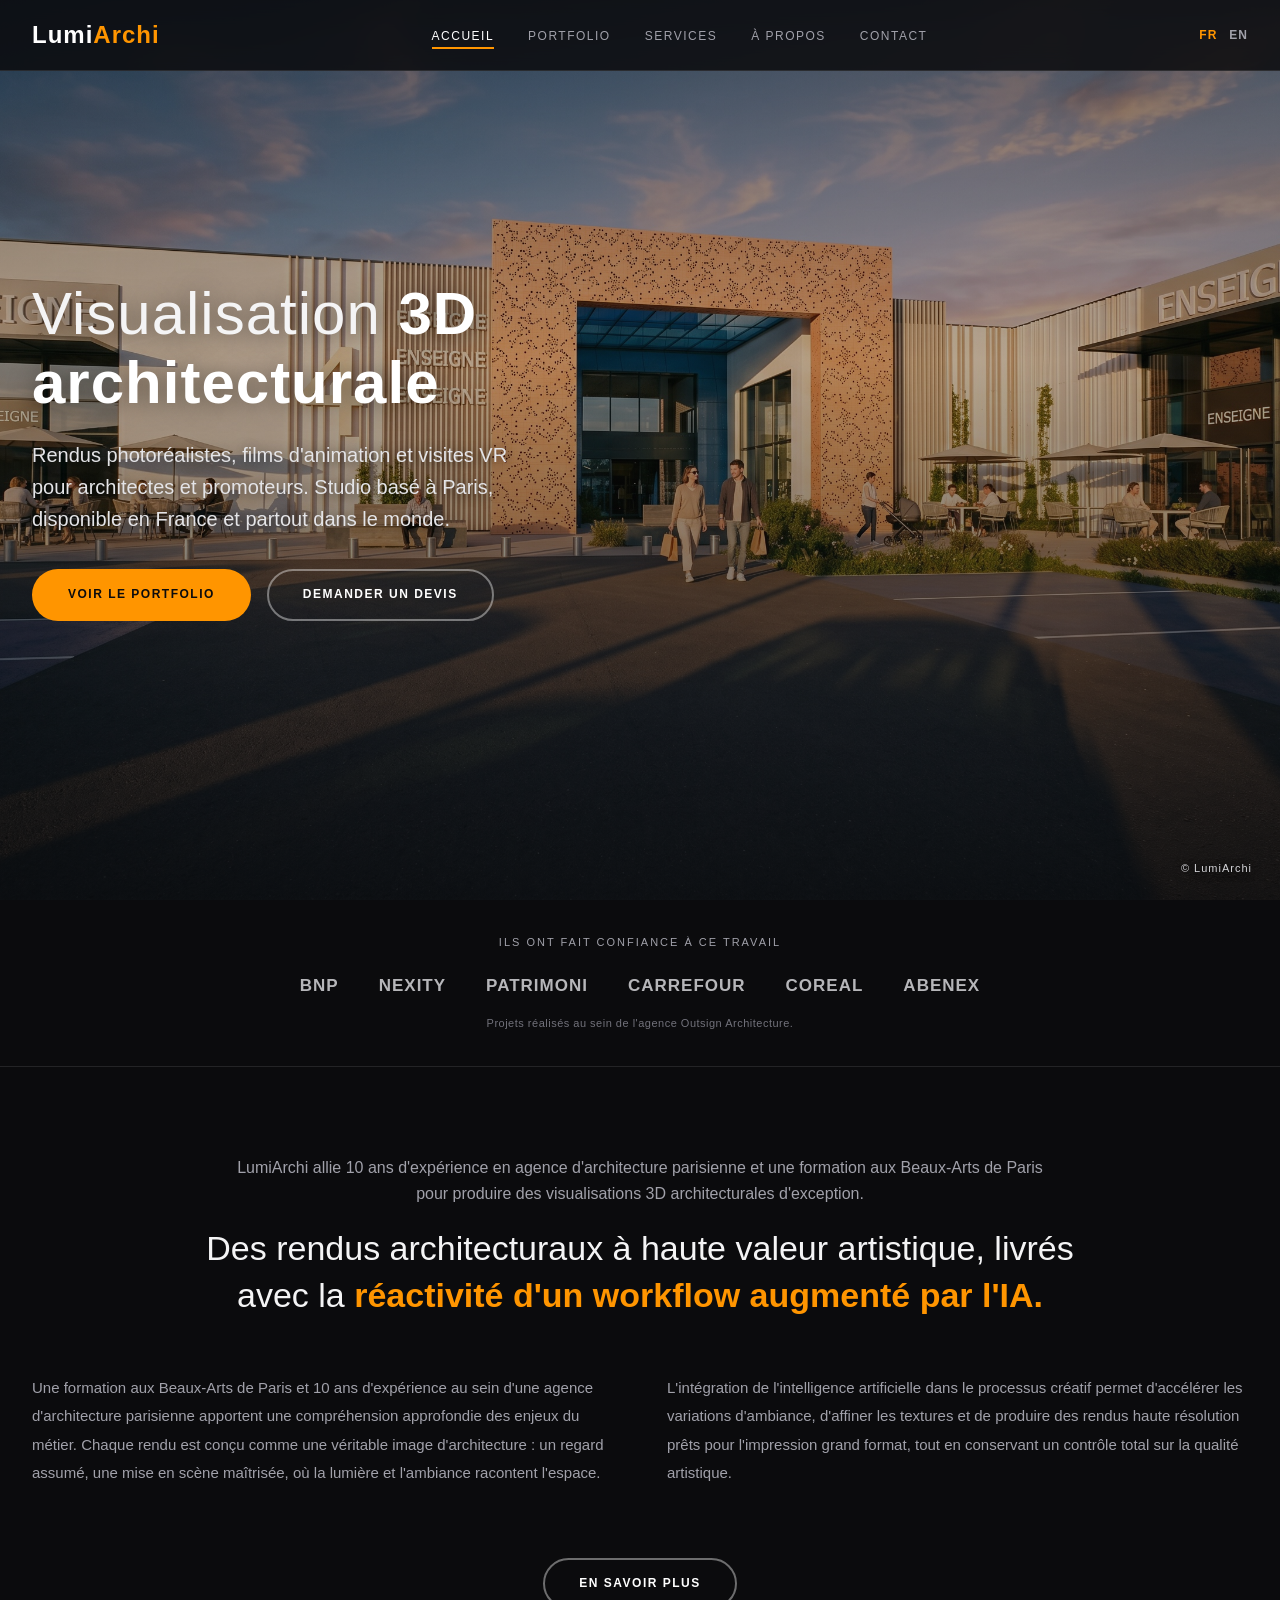
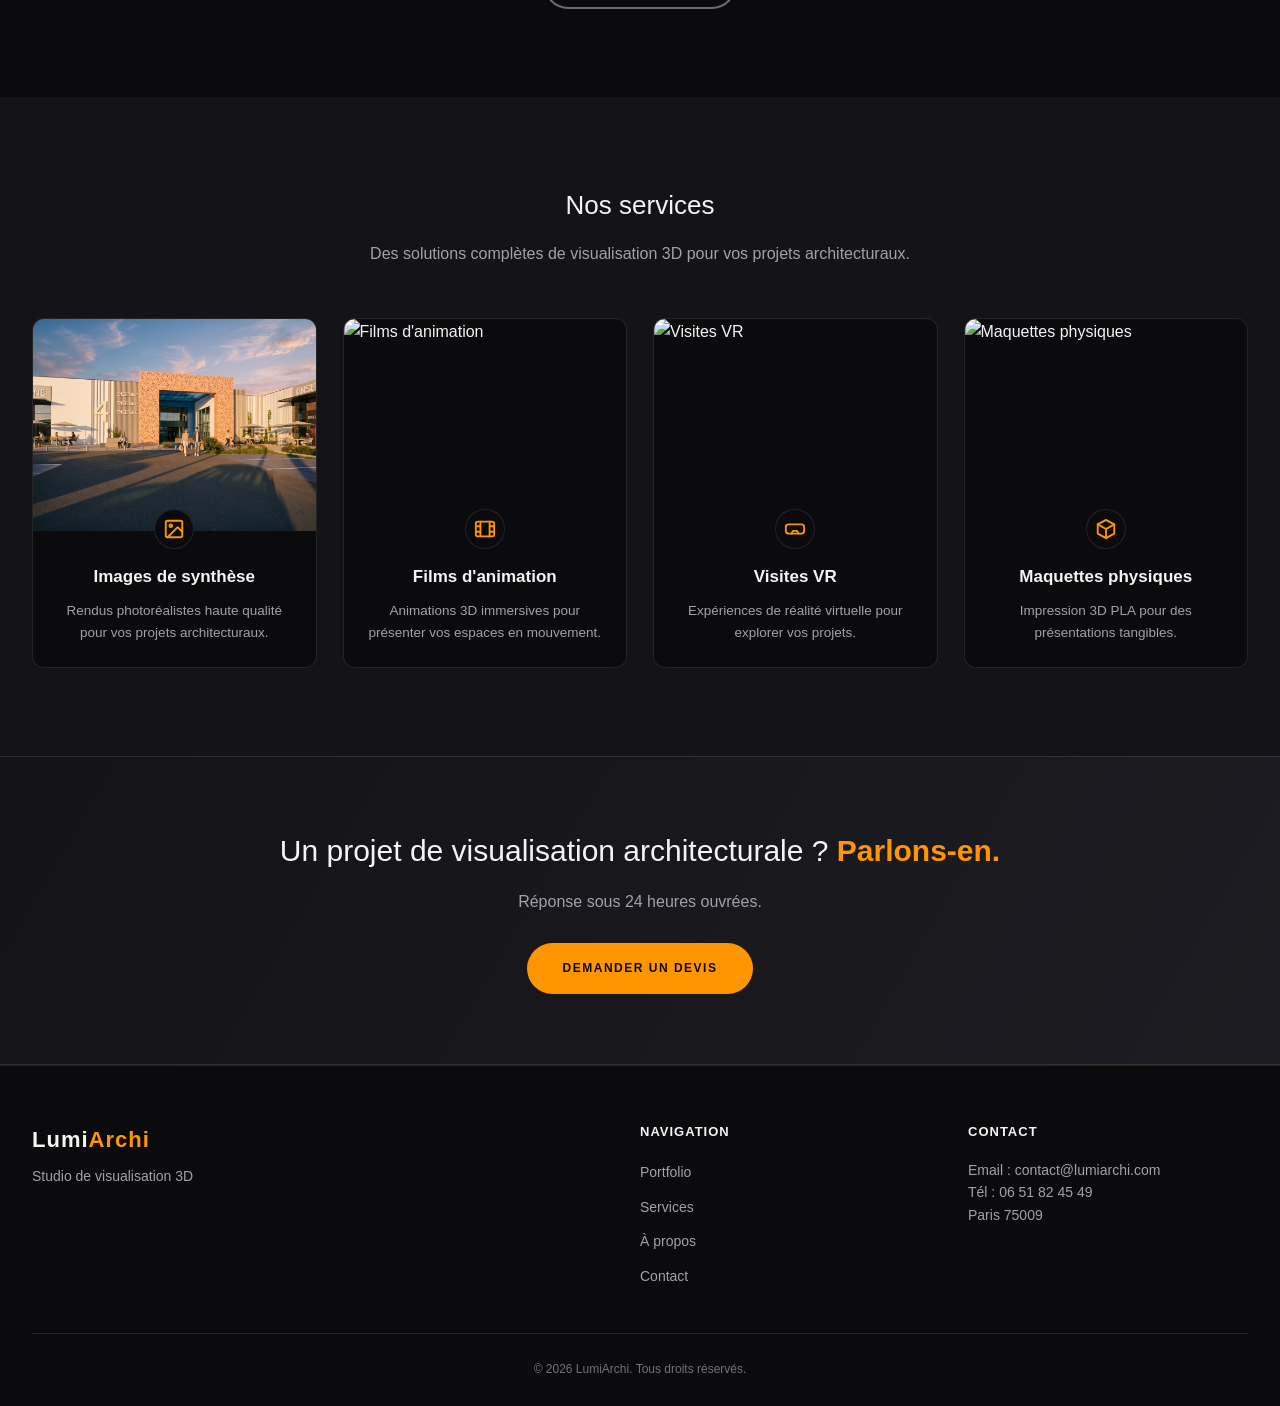
==== index.html @ ef7cdeb4 "Add files via upload refonte du site" ====
<!DOCTYPE html>
<html lang="fr">
<head>
<meta charset="utf-8">
<meta name="viewport" content="width=device-width, initial-scale=1.0">
<title>LumiArchi — Visualisation 3D Architecturale | Paris 75009</title>
<meta name="description" content="LumiArchi : studio de visualisation 3D architecturale à Paris. Formation Beaux-Arts, 10 ans d'agence, workflow IA maîtrisé. Rendus photoréalistes, films d'animation, visites VR. Architectes, promoteurs, bureaux d'études.">
<meta name="keywords" content="visualisation 3D, rendu architectural, archviz, Paris, images de synthèse, animation 3D, visite VR, BNP, NEXITY, PATRIMONI, Outsign">
<link rel="canonical" href="https://lumiarchi.com/index.html">
<meta property="og:title" content="LumiArchi — Visualisation 3D Architecturale | Paris">
<meta property="og:description" content="Rendus photoréalistes, animations 3D et visites VR pour architectes et promoteurs.">
<meta property="og:type" content="website">
<meta property="og:url" content="https://lumiarchi.com/">
<meta property="og:image" content="https://lumiarchi.com/images/pub--7.jpg">
<link rel="stylesheet" href="css/style.css">
<script type="application/ld+json">
{"@context":"https://schema.org","@type":"ProfessionalService","name":"LumiArchi","image":"https://lumiarchi.com/images/pub--7.jpg","@id":"https://lumiarchi.com","url":"https://lumiarchi.com","telephone":"+33651824549","email":"contact@lumiarchi.com","address":{"@type":"PostalAddress","addressLocality":"Paris","postalCode":"75009","addressCountry":"FR"},"areaServed":"FR","serviceType":["Visualisation 3D architecturale","Images de synthèse","Films d'animation 3D","Visites VR","Maquettes physiques"]}
</script>
</head>
<body>

<!-- NAV -->
<nav class="navbar">
  <div class="nav-container">
    <a href="index.html" class="logo">Lumi<span>Archi</span></a>
    <button class="nav-toggle" aria-label="Menu">&#9776;</button>
    <ul class="nav-menu">
      <li><a href="index.html" class="active" data-en="Home">Accueil</a></li>
      <li><a href="portfolio.html" data-en="Portfolio">Portfolio</a></li>
      <li><a href="services.html" data-en="Services">Services</a></li>
      <li><a href="about.html" data-en="About">À propos</a></li>
      <li><a href="contact.html" data-en="Contact">Contact</a></li>
    </ul>
    <div class="nav-lang">
      <button data-lang="fr" class="active">FR</button>
      <button data-lang="en">EN</button>
    </div>
  </div>
</nav>

<!-- HERO -->
<header class="hero">
  <video class="hero-video" autoplay muted loop playsinline poster="images/venette-entree.jpg">
    <source src="video/hero.mp4" type="video/mp4">
  </video>
  <div class="hero-overlay"></div>
  <div class="hero-content">
    <h1 data-en="Architectural <b>3D visualization</b>">Visualisation <b>3D architecturale</b></h1>
    <p data-en="Photorealistic renders, animation films and VR tours for architects and property developers. Paris-based studio — available across France and worldwide.">Rendus photoréalistes, films d'animation et visites VR pour architectes et promoteurs. Studio basé à Paris, disponible en France et partout dans le monde.</p>
    <div class="hero-cta">
      <a href="portfolio.html" class="btn btn-primary" data-en="View portfolio">Voir le portfolio</a>
      <a href="contact.html" class="btn btn-ghost" data-en="Request a quote">Demander un devis</a>
    </div>
  </div>
  <div class="hero-credit">© LumiArchi</div>
</header>

<!-- CLIENTS -->
<section class="clients">
  <div class="container">
    <p class="label" data-en="They trusted this work">Ils ont fait confiance à ce travail</p>
    <div class="clients-row">
      <span>BNP</span><span>NEXITY</span><span>PATRIMONI</span><span>CARREFOUR</span><span>COREAL</span><span>ABENEX</span>
    </div>
    <p class="note" data-en="Projects produced within the Outsign Architecture studio.">Projets réalisés au sein de l'agence Outsign Architecture.</p>
  </div>
</section>

<!-- ABOUT -->
<section class="section">
  <div class="container">
    <p class="intro-text" data-en="LumiArchi combines 10 years of experience in a Paris architecture studio with a Beaux-Arts education to produce outstanding architectural 3D visualizations.">LumiArchi allie 10 ans d'expérience en agence d'architecture parisienne et une formation aux Beaux-Arts de Paris pour produire des visualisations 3D architecturales d'exception.</p>
    <h2 class="section-title" data-en="High artistic value architectural renders, delivered with the <b>speed of an AI-augmented workflow.</b>">Des rendus architecturaux à haute valeur artistique, livrés avec la <b>réactivité d'un workflow augmenté par l'IA.</b></h2>
    <div class="about-grid">
      <div>
        <p data-en="A Beaux-Arts education and 10 years within a Paris architecture studio bring a deep understanding of the profession. Each render is conceived as a true architectural image: a deliberate viewpoint, controlled staging, where light and mood tell the space.">Une formation aux Beaux-Arts de Paris et 10 ans d'expérience au sein d'une agence d'architecture parisienne apportent une compréhension approfondie des enjeux du métier. Chaque rendu est conçu comme une véritable image d'architecture : un regard assumé, une mise en scène maîtrisée, où la lumière et l'ambiance racontent l'espace.</p>
      </div>
      <div>
        <p data-en="Generative AI is integrated into the process — not superficially, but as a controlled extension of the creative workflow. This makes it possible to explore mood variations, refine textures and deliver high-resolution renders ready for large-format printing, while keeping full control over artistic quality.">L'intégration de l'intelligence artificielle dans le processus créatif permet d'accélérer les variations d'ambiance, d'affiner les textures et de produire des rendus haute résolution prêts pour l'impression grand format, tout en conservant un contrôle total sur la qualité artistique.</p>
      </div>
    </div>
    <div class="center-cta"><a href="about.html" class="btn btn-ghost" data-en="Learn more">En savoir plus</a></div>
  </div>
</section>

<!-- SERVICES PREVIEW -->
<section class="section alt">
  <div class="container">
    <h2 class="section-subtitle" data-en="Services">Nos services</h2>
    <p class="section-lead" data-en="Complete 3D visualization solutions for your architectural projects.">Des solutions complètes de visualisation 3D pour vos projets architecturaux.</p>
    <div class="services-grid">
      <a href="services.html#synthese" class="service-card">
        <div class="thumb"><img src="images/venette-entree.jpg" alt="Images de synthèse"></div>
        <div class="body">
          <div class="icon"><svg viewBox="0 0 24 24" fill="none" stroke-width="2" stroke-linecap="round" stroke-linejoin="round"><rect x="3" y="3" width="18" height="18" rx="2"/><circle cx="8.5" cy="8.5" r="1.5"/><path d="M21 15l-5-5L5 21"/></svg></div>
          <h3 data-en="Still renders">Images de synthèse</h3>
          <p data-en="High-quality photorealistic renders for your architectural projects.">Rendus photoréalistes haute qualité pour vos projets architecturaux.</p>
        </div>
      </a>
      <a href="services.html#animation" class="service-card">
        <div class="thumb"><img src="https://lumiarchi.com/images/pub--10.jpg" alt="Films d'animation"></div>
        <div class="body">
          <div class="icon"><svg viewBox="0 0 24 24" fill="none" stroke-width="2" stroke-linecap="round" stroke-linejoin="round"><rect x="2" y="4" width="20" height="16" rx="2"/><path d="M7 4v16M17 4v16M2 9h5M2 15h5M17 9h5M17 15h5"/></svg></div>
          <h3 data-en="Animation films">Films d'animation</h3>
          <p data-en="Immersive 3D animations to present your spaces in motion.">Animations 3D immersives pour présenter vos espaces en mouvement.</p>
        </div>
      </a>
      <a href="services.html#vr" class="service-card">
        <div class="thumb"><img src="https://lumiarchi.com/images/int--1.jpg" alt="Visites VR"></div>
        <div class="body">
          <div class="icon"><svg viewBox="0 0 24 24" fill="none" stroke-width="2" stroke-linecap="round" stroke-linejoin="round"><rect x="2" y="7" width="20" height="10" rx="3"/><path d="M8 17l2-3h4l2 3"/></svg></div>
          <h3 data-en="VR tours">Visites VR</h3>
          <p data-en="Virtual reality experiences to explore your projects.">Expériences de réalité virtuelle pour explorer vos projets.</p>
        </div>
      </a>
      <a href="services.html#maquettes" class="service-card">
        <div class="thumb"><img src="https://lumiarchi.com/images/service-maquette-physique.jpg" alt="Maquettes physiques"></div>
        <div class="body">
          <div class="icon"><svg viewBox="0 0 24 24" fill="none" stroke-width="2" stroke-linecap="round" stroke-linejoin="round"><path d="M12 2l9 5v10l-9 5-9-5V7z"/><path d="M12 12l9-5M12 12v10M12 12L3 7"/></svg></div>
          <h3 data-en="Physical models">Maquettes physiques</h3>
          <p data-en="PLA 3D printing for tangible presentations.">Impression 3D PLA pour des présentations tangibles.</p>
        </div>
      </a>
    </div>
  </div>
</section>

<!-- CTA BAND -->
<section class="cta-band">
  <div class="container">
    <h2 data-en="An architectural visualization project? <b>Let's talk.</b>">Un projet de visualisation architecturale ? <b>Parlons-en.</b></h2>
    <p data-en="Reply within 24 business hours.">Réponse sous 24 heures ouvrées.</p>
    <a href="contact.html" class="btn btn-primary" data-en="Request a quote">Demander un devis</a>
  </div>
</section>

<!-- FOOTER -->
<footer class="footer">
  <div class="container">
    <div class="footer-content">
      <div class="footer-logo">
        <h3>Lumi<span>Archi</span></h3>
        <p data-en="3D visualization studio">Studio de visualisation 3D</p>
      </div>
      <div class="footer-links">
        <h4>Navigation</h4>
        <ul>
          <li><a href="portfolio.html" data-en="Portfolio">Portfolio</a></li>
          <li><a href="services.html" data-en="Services">Services</a></li>
          <li><a href="about.html" data-en="About">À propos</a></li>
          <li><a href="contact.html" data-en="Contact">Contact</a></li>
        </ul>
      </div>
      <div class="footer-contact">
        <h4>Contact</h4>
        <p>Email : <a href="mailto:contact@lumiarchi.com">contact@lumiarchi.com</a></p>
        <p>Tél : <a href="tel:+33651824549">06 51 82 45 49</a></p>
        <p>Paris 75009</p>
      </div>
    </div>
    <div class="footer-bottom"><p>&copy; <span class="year">2026</span> LumiArchi. <span data-en="All rights reserved.">Tous droits réservés.</span></p></div>
  </div>
</footer>

<script src="js/main.js"></script>
</body>
</html>
---- css/style.css ----
/* =========================================================
   LumiArchi — feuille de style unique (refonte 2026)
   Accent unique : orange #ff9500
   ========================================================= */
:root{
  --accent:#ff9500;
  --accent-soft:rgba(255,149,0,.15);
  --bg:#0b0b0d;
  --bg-2:#141417;
  --line:rgba(255,255,255,.10);
  --text:#f4f4f5;
  --muted:#a1a1aa;
  --radius:12px;
  --tr:all .3s ease;
  --maxw:1280px;
}
*{margin:0;padding:0;box-sizing:border-box}
html{scroll-behavior:smooth}
body{
  font-family:'Helvetica Neue',Arial,sans-serif;
  background:var(--bg);color:var(--text);line-height:1.6;overflow-x:hidden;
}
a{text-decoration:none;color:inherit}
ul{list-style:none}
img{display:block;max-width:100%}
.container{max-width:var(--maxw);margin:0 auto;padding:0 32px}
section{scroll-margin-top:90px}

/* ---------- Boutons ---------- */
.btn{display:inline-block;padding:14px 34px;border-radius:30px;font-size:12px;
  letter-spacing:1.5px;text-transform:uppercase;font-weight:600;transition:var(--tr);cursor:pointer;border:2px solid transparent}
.btn-primary{background:var(--accent);color:#0b0b0d}
.btn-primary:hover{background:#ffab33;transform:translateY(-2px)}
.btn-ghost{border-color:rgba(255,255,255,.4);color:#fff}
.btn-ghost:hover{border-color:var(--accent);color:var(--accent)}

/* ---------- Navigation ---------- */
.navbar{position:fixed;top:0;left:0;width:100%;z-index:1000;
  background:rgba(11,11,13,.85);backdrop-filter:blur(12px);
  border-bottom:1px solid var(--line);padding:16px 0}
.nav-container{max-width:var(--maxw);margin:0 auto;padding:0 32px;
  display:flex;justify-content:space-between;align-items:center}
.logo{font-size:24px;font-weight:600;letter-spacing:1px;color:#fff}
.logo span{color:var(--accent)}
.nav-menu{display:flex;gap:34px}
.nav-menu a{font-size:12px;letter-spacing:1.5px;text-transform:uppercase;
  font-weight:500;color:var(--muted);position:relative;transition:var(--tr)}
.nav-menu a:hover,.nav-menu a.active{color:#fff}
.nav-menu a::after{content:'';position:absolute;bottom:-6px;left:0;width:0;height:2px;
  background:var(--accent);transition:var(--tr)}
.nav-menu a:hover::after,.nav-menu a.active::after{width:100%}
.nav-lang{display:flex;gap:12px;align-items:center}
.nav-lang button{background:none;border:none;color:var(--muted);font-size:12px;
  letter-spacing:1px;cursor:pointer;font-weight:600;transition:var(--tr);font-family:inherit}
.nav-lang button.active,.nav-lang button:hover{color:var(--accent)}
.nav-toggle{display:none;background:none;border:none;color:#fff;font-size:26px;cursor:pointer}

/* ---------- Hero ---------- */
.hero{position:relative;height:100vh;min-height:560px;overflow:hidden}
.hero-video{position:absolute;inset:0;width:100%;height:100%;object-fit:cover;object-position:center}
.hero-slide{position:absolute;inset:0;opacity:0;transition:opacity 1.2s ease}
.hero-slide.active{opacity:1}
.hero-slide img{width:100%;height:100%;object-fit:cover;object-position:center}
.hero-overlay{position:absolute;inset:0;
  background:linear-gradient(180deg,rgba(11,11,13,.55) 0%,rgba(11,11,13,.30) 40%,rgba(11,11,13,.80) 100%)}
.hero-content{position:absolute;inset:0;display:flex;flex-direction:column;
  justify-content:center;align-items:flex-start;text-align:left;
  max-width:var(--maxw);margin:0 auto;padding:0 32px;left:0;right:0}
.hero-content h1{font-size:clamp(34px,5vw,60px);font-weight:300;line-height:1.15;
  letter-spacing:1px;max-width:15ch;text-shadow:0 2px 24px rgba(0,0,0,.5)}
.hero-content h1 b{font-weight:600;color:#fff}
.hero-content p{font-size:clamp(15px,1.6vw,20px);color:#e4e4e7;margin:22px 0 34px;
  max-width:46ch;text-shadow:0 2px 12px rgba(0,0,0,.6)}
.hero-cta{display:flex;gap:16px;flex-wrap:wrap}
.hero-credit{position:absolute;bottom:22px;right:28px;font-size:11px;color:#d4d4d8;
  letter-spacing:1px;text-shadow:0 2px 8px rgba(0,0,0,.7);z-index:5}
.hero-arrow{position:absolute;top:50%;transform:translateY(-50%);z-index:6;
  background:rgba(0,0,0,.35);border:none;color:#fff;font-size:30px;
  width:52px;height:52px;border-radius:50%;cursor:pointer;transition:var(--tr)}
.hero-arrow:hover{background:var(--accent);color:#0b0b0d}
.hero-prev{left:22px}.hero-next{right:22px}

/* ---------- Bandeau clients ---------- */
.clients{background:var(--bg);border-bottom:1px solid var(--line);padding:34px 0}
.clients .label{text-align:center;font-size:11px;letter-spacing:2px;text-transform:uppercase;
  color:var(--muted);margin-bottom:20px}
.clients-row{display:flex;flex-wrap:wrap;justify-content:center;align-items:center;gap:14px 40px}
.clients-row span{font-size:17px;font-weight:600;letter-spacing:1px;color:#d4d4d8;opacity:.85}
.clients .note{text-align:center;font-size:11px;color:#71717a;margin-top:16px;letter-spacing:.5px}

/* ---------- Sections génériques ---------- */
.section{padding:88px 0}
.section.alt{background:var(--bg-2)}
.intro-text{text-align:center;font-size:16px;color:var(--muted);max-width:820px;margin:0 auto 18px}
.section-title{text-align:center;font-size:clamp(24px,3vw,34px);font-weight:300;line-height:1.4;
  max-width:960px;margin:0 auto 54px;padding:0 16px}
.section-title b{font-weight:600;color:var(--accent)}
.section-subtitle{text-align:center;font-size:26px;font-weight:300;margin-bottom:14px}
.section-lead{text-align:center;color:var(--muted);margin-bottom:52px}

/* About (accueil + page) */
.about-grid{display:grid;grid-template-columns:1fr 1fr;gap:54px}
.about-grid p{font-size:15px;line-height:1.9;color:var(--muted);margin-bottom:22px}
.center-cta{text-align:center;margin-top:48px}

/* ---------- Services (cartes) ---------- */
.services-grid{display:grid;grid-template-columns:repeat(4,1fr);gap:26px}
.service-card{display:block;background:var(--bg);border:1px solid var(--line);
  border-radius:var(--radius);overflow:hidden;transition:var(--tr)}
.service-card:hover{transform:translateY(-8px);border-color:var(--accent);
  box-shadow:0 14px 34px rgba(0,0,0,.45)}
.service-card .thumb{aspect-ratio:4/3;overflow:hidden}
.service-card .thumb img{width:100%;height:100%;object-fit:cover;transition:var(--tr)}
.service-card:hover .thumb img{transform:scale(1.05)}
.service-card .body{padding:24px 22px;text-align:center}
.service-card .icon{width:40px;height:40px;margin:-46px auto 14px;position:relative;z-index:2;
  background:var(--bg);border:1px solid var(--line);border-radius:50%;display:flex;
  align-items:center;justify-content:center}
.service-card .icon svg{width:22px;height:22px;stroke:var(--accent)}
.service-card h3{font-size:17px;font-weight:600;margin-bottom:10px}
.service-card:hover h3{color:var(--accent)}
.service-card p{font-size:13.5px;color:var(--muted);line-height:1.6}

/* ---------- Bandeau CTA ---------- */
.cta-band{background:linear-gradient(120deg,#141417,#1c1c22);border-top:1px solid var(--line);
  border-bottom:1px solid var(--line);padding:70px 0;text-align:center}
.cta-band h2{font-size:clamp(22px,3vw,30px);font-weight:300;margin-bottom:14px}
.cta-band h2 b{font-weight:600;color:var(--accent)}
.cta-band p{color:var(--muted);margin-bottom:28px}

/* ---------- Services page (alternée) ---------- */
.svc{display:grid;grid-template-columns:1fr 1fr;gap:54px;align-items:center;padding:64px 0;
  border-bottom:1px solid var(--line)}
.svc:nth-child(even) .svc-media{order:2}
.svc-media{border-radius:var(--radius);overflow:hidden}
.svc-media img{width:100%;height:100%;object-fit:cover;aspect-ratio:4/3}
.svc h2{font-size:26px;font-weight:400;margin-bottom:10px}
.svc .kicker{color:var(--accent);font-size:12px;letter-spacing:2px;text-transform:uppercase;margin-bottom:12px}
.svc h4{font-size:13px;letter-spacing:1px;text-transform:uppercase;color:#fff;margin:20px 0 8px}
.svc p{color:var(--muted);margin-bottom:8px}
.svc ul li{color:var(--muted);padding-left:18px;position:relative;margin-bottom:6px}
.svc ul li::before{content:'';position:absolute;left:0;top:9px;width:6px;height:6px;border-radius:50%;background:var(--accent)}
.svc .btn{margin-top:22px}
.svc-embed{margin-top:22px;aspect-ratio:16/9;border-radius:var(--radius);overflow:hidden}
.svc-embed iframe{width:100%;height:100%;border:0}

/* ---------- Portfolio ---------- */
.pf-head{padding-top:120px;text-align:center}
.pf-title{font-size:clamp(24px,3vw,32px);letter-spacing:3px;color:var(--accent);font-weight:400}
.pf-filters{display:flex;flex-wrap:wrap;justify-content:center;gap:12px;margin:28px 0 40px}
.pf-filters button{background:none;border:1px solid var(--line);color:var(--muted);
  padding:8px 20px;border-radius:24px;font-size:11px;letter-spacing:1.5px;text-transform:uppercase;
  cursor:pointer;transition:var(--tr);font-family:inherit;font-weight:600}
.pf-filters button:hover{color:#fff;border-color:rgba(255,255,255,.35)}
.pf-filters button.active{background:var(--accent);color:#0b0b0d;border-color:var(--accent)}
.pf-grid{display:grid;grid-template-columns:repeat(3,1fr);gap:18px;padding-bottom:80px}
.pf-item{position:relative;border-radius:var(--radius);overflow:hidden;cursor:pointer;
  aspect-ratio:3/2;background:var(--bg-2)}
.pf-item img{width:100%;height:100%;object-fit:cover;transition:var(--tr)}
.pf-item:hover img{transform:scale(1.05)}
.pf-item .cap{position:absolute;inset:auto 0 0 0;padding:34px 16px 14px;
  background:linear-gradient(180deg,transparent,rgba(0,0,0,.8));
  color:#fff;font-size:13px;letter-spacing:.5px;opacity:0;transition:var(--tr)}
.pf-item:hover .cap{opacity:1}

/* Lightbox */
.lb{position:fixed;inset:0;background:rgba(0,0,0,.92);z-index:2000;display:none;
  align-items:center;justify-content:center;padding:40px}
.lb.open{display:flex}
.lb img{max-width:92%;max-height:82%;object-fit:contain;border-radius:6px}
.lb-cap{position:absolute;bottom:26px;left:0;right:0;text-align:center;color:#d4d4d8;font-size:13px;letter-spacing:1px}
.lb-close{position:absolute;top:22px;right:30px;background:none;border:none;color:#fff;font-size:34px;cursor:pointer}
.lb-nav{position:absolute;top:50%;transform:translateY(-50%);background:rgba(255,255,255,.08);
  border:none;color:#fff;font-size:30px;width:52px;height:52px;border-radius:50%;cursor:pointer;transition:var(--tr)}
.lb-nav:hover{background:var(--accent);color:#0b0b0d}
.lb-prev{left:24px}.lb-next{right:24px}

/* ---------- Page projet ---------- */
.proj-back{padding-top:110px}
.proj-back a{color:var(--muted);font-size:13px;letter-spacing:1px;text-transform:uppercase}
.proj-back a:hover{color:var(--accent)}
.proj{display:grid;grid-template-columns:1.6fr 1fr;gap:44px;padding:24px 0 70px;align-items:start}
.proj-gallery .main{border-radius:var(--radius);overflow:hidden;background:var(--bg-2);
  display:flex;align-items:center;justify-content:center;min-height:320px}
.proj-gallery .main img{max-width:100%;max-height:76vh;width:auto;height:auto;object-fit:contain;display:block}
.proj-thumbs{display:flex;gap:10px;margin-top:12px;flex-wrap:wrap}
.proj-thumbs img{width:92px;height:62px;object-fit:cover;border-radius:6px;cursor:pointer;opacity:.55;border:2px solid transparent;transition:var(--tr)}
.proj-thumbs img.active,.proj-thumbs img:hover{opacity:1;border-color:var(--accent)}
.proj-info{position:sticky;top:100px}
.proj-info .kicker{color:var(--accent);font-size:12px;letter-spacing:2px;text-transform:uppercase;margin-bottom:10px}
.proj-info h1{font-size:30px;font-weight:400;margin-bottom:20px;line-height:1.2}
.proj-meta{border-top:1px solid var(--line);padding:15px 0;display:flex;justify-content:space-between;gap:16px;align-items:baseline}
.proj-meta .k{color:var(--muted);letter-spacing:1px;text-transform:uppercase;font-size:11px}
.proj-meta .v{color:#fff;text-align:right;font-weight:600;font-size:14px}
.proj-desc{color:var(--muted);line-height:1.8;margin:18px 0 26px;font-size:15px}
.proj-zoom-hint{margin-top:10px;color:#71717a;font-size:12px;letter-spacing:.5px;text-align:center}
@media(max-width:1024px){.proj{grid-template-columns:1fr;gap:24px}.proj-info{position:static}}

/* ---------- Contact ---------- */
.contact-grid{display:grid;grid-template-columns:1fr 1.3fr;gap:54px;align-items:start}
.contact-info h3{font-size:13px;letter-spacing:1px;text-transform:uppercase;color:var(--accent);margin:22px 0 6px}
.contact-info p,.contact-info a{color:var(--muted);font-size:15px}
.form-row{margin-bottom:18px;display:flex;flex-direction:column}
.form-row label{font-size:12px;letter-spacing:1px;text-transform:uppercase;color:var(--muted);margin-bottom:7px}
.form-row input,.form-row textarea{background:var(--bg-2);border:1px solid var(--line);
  border-radius:8px;padding:13px 15px;color:#fff;font-size:15px;font-family:inherit;transition:var(--tr)}
.form-row input:focus,.form-row textarea:focus{outline:none;border-color:var(--accent)}
.form-row textarea{min-height:140px;resize:vertical}

/* ---------- Footer ---------- */
.footer{background:var(--bg);border-top:1px solid var(--line);padding:56px 0 26px}
.footer-content{display:grid;grid-template-columns:2fr 1fr 1fr;gap:48px;margin-bottom:36px}
.footer-logo h3{font-size:22px;font-weight:600;letter-spacing:1px;margin-bottom:8px}
.footer-logo h3 span{color:var(--accent)}
.footer-logo p{color:var(--muted);font-size:14px}
.footer h4{font-size:13px;font-weight:600;letter-spacing:1px;text-transform:uppercase;margin-bottom:16px}
.footer-links li{margin-bottom:9px}
.footer-links a,.footer-contact p,.footer-contact a{color:var(--muted);font-size:14px;transition:var(--tr)}
.footer-links a:hover,.footer-contact a:hover{color:var(--accent)}
.footer-bottom{text-align:center;padding-top:26px;border-top:1px solid var(--line);color:#71717a;font-size:12px}

/* ---------- Page title (about/contact) ---------- */
.page-head{padding:150px 0 40px}
.page-head h1{font-size:clamp(26px,3.4vw,38px);font-weight:300;line-height:1.35;max-width:20ch}
.page-head h1 b{font-weight:600;color:var(--accent)}
.block h2{font-size:20px;font-weight:600;color:var(--accent);margin:36px 0 12px}
.block p{color:var(--muted);line-height:1.9;margin-bottom:16px;max-width:78ch}

/* ---------- Responsive ---------- */
@media(max-width:1024px){
  .services-grid{grid-template-columns:repeat(2,1fr)}
  .pf-grid{grid-template-columns:repeat(2,1fr)}
  .about-grid{grid-template-columns:1fr;gap:28px}
  .svc{grid-template-columns:1fr;gap:26px}
  .svc:nth-child(even) .svc-media{order:0}
  .contact-grid{grid-template-columns:1fr;gap:34px}
  .footer-content{grid-template-columns:1fr 1fr}
}
@media(max-width:640px){
  .nav-menu{position:fixed;top:64px;left:0;right:0;background:var(--bg);flex-direction:column;
    gap:0;padding:10px 0;border-bottom:1px solid var(--line);transform:translateY(-140%);transition:var(--tr)}
  .nav-menu.open{transform:translateY(0)}
  .nav-menu a{padding:14px 32px}
  .nav-toggle{display:block}
  .services-grid,.pf-grid,.footer-content{grid-template-columns:1fr}
  .hero-content{align-items:center;text-align:center}
  .hero-content h1{max-width:100%}
  .section{padding:60px 0}
  /* mobile : image fixe au lieu de la vidéo (perf + data) */
  .hero-video{display:none}
  .hero{background:#0b0b0d url('../images/venette-entree.jpg') center/cover no-repeat}
}
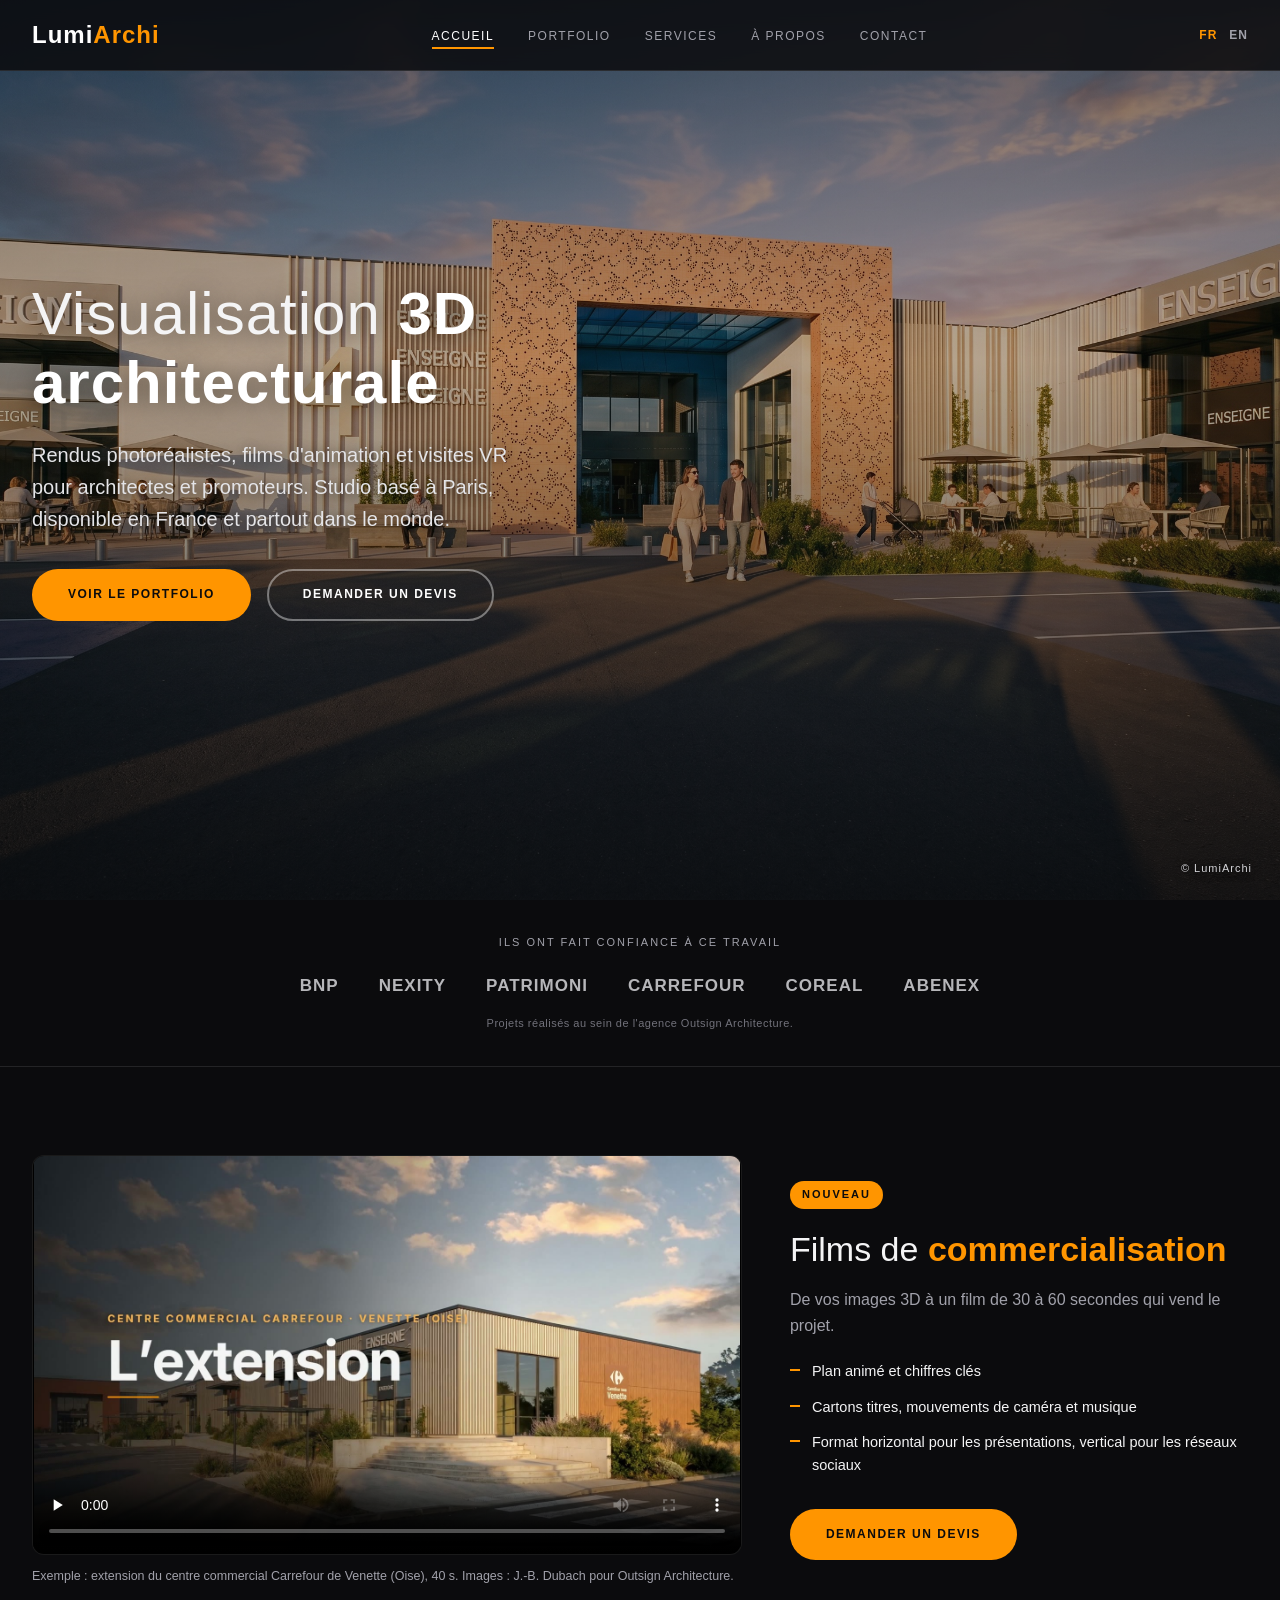
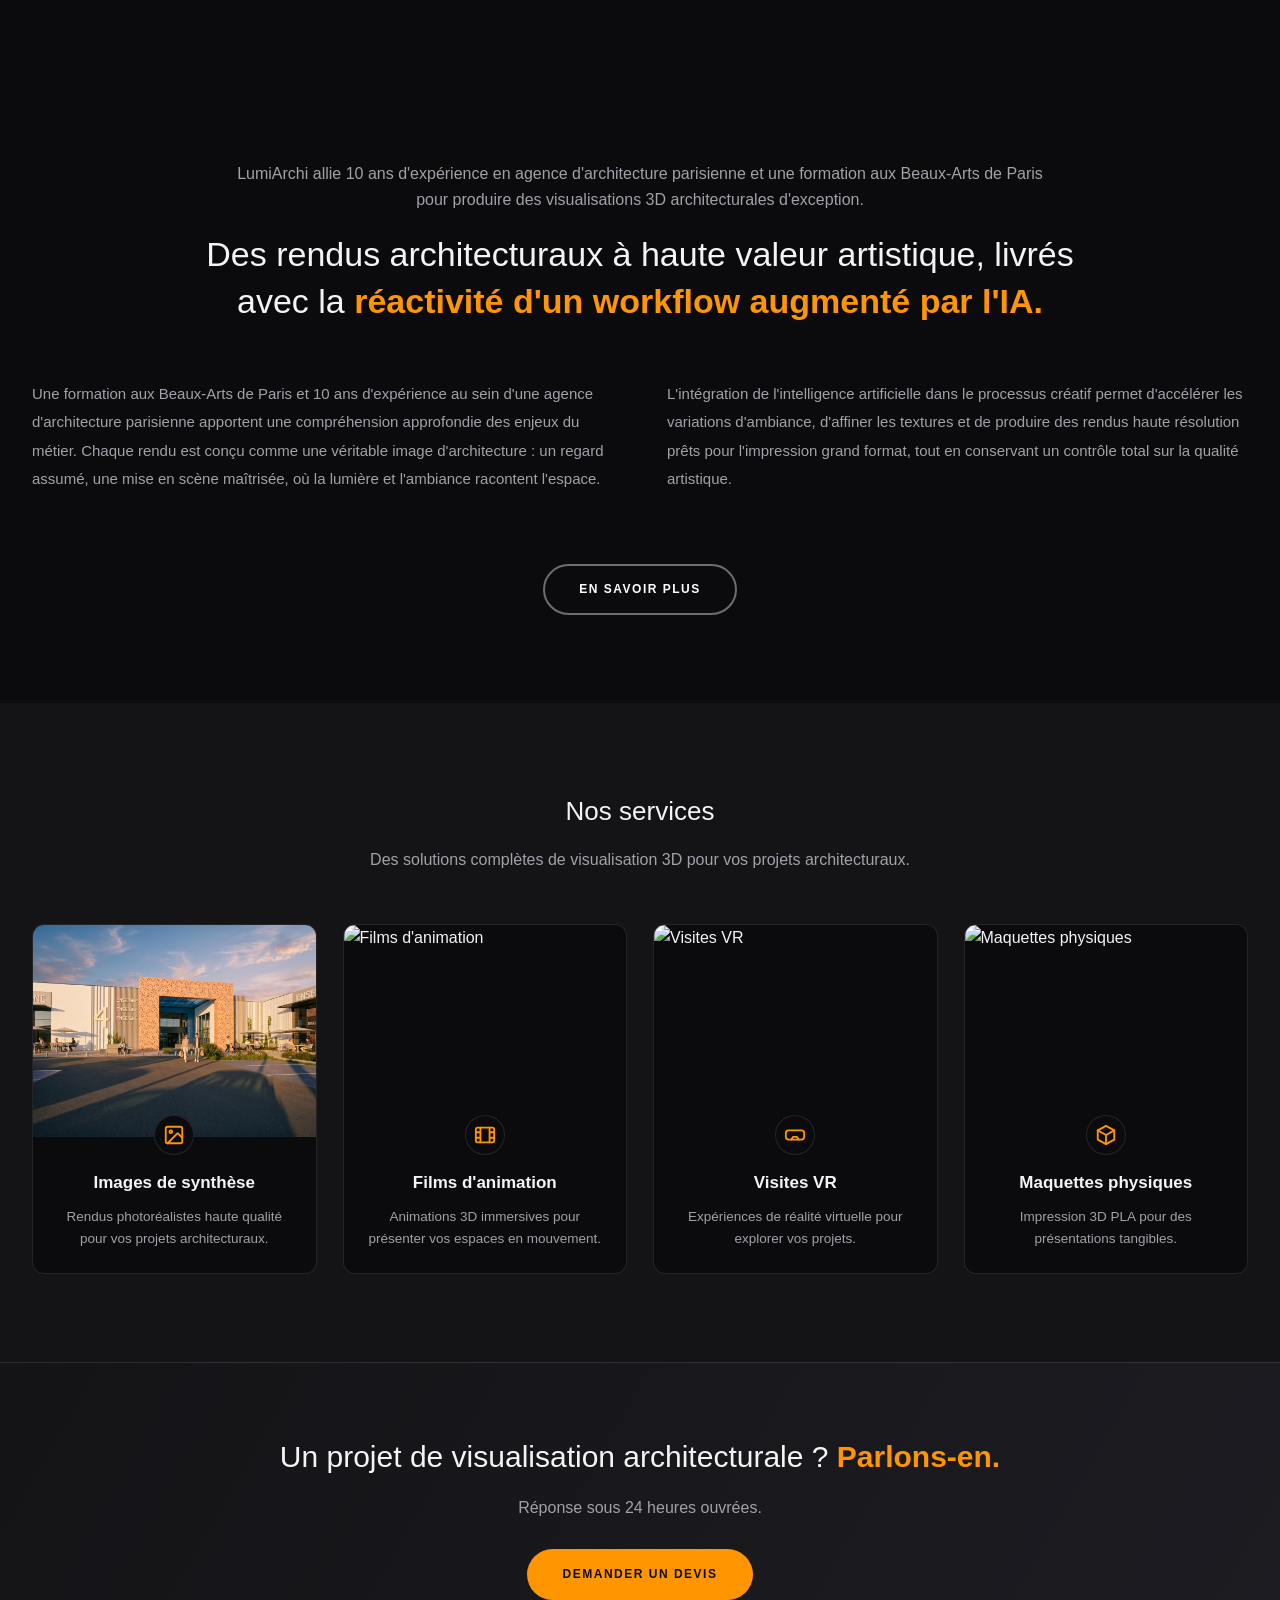
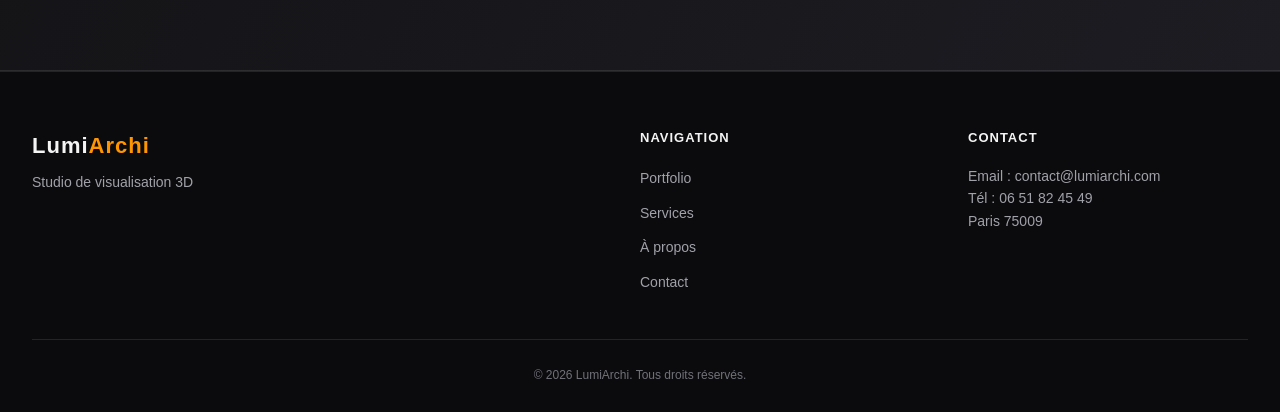
==== commit 6a664329: "Ajout du film de commercialisation Venette (accueil, projet, services) - Section « Nouveau : films d" ====
--- a/index.html
+++ b/index.html
@@ -15,6 +15,9 @@
 <link rel="stylesheet" href="css/style.css">
 <script type="application/ld+json">
 {"@context":"https://schema.org","@type":"ProfessionalService","name":"LumiArchi","image":"https://lumiarchi.com/images/pub--7.jpg","@id":"https://lumiarchi.com","url":"https://lumiarchi.com","telephone":"+33651824549","email":"contact@lumiarchi.com","address":{"@type":"PostalAddress","addressLocality":"Paris","postalCode":"75009","addressCountry":"FR"},"areaServed":"FR","serviceType":["Visualisation 3D architecturale","Images de synthèse","Films d'animation 3D","Visites VR","Maquettes physiques"]}
+</script>
+<script type="application/ld+json">
+{"@context":"https://schema.org","@type":"VideoObject","name":"Film de commercialisation — extension du centre commercial Carrefour de Venette","description":"Film de commercialisation de 40 secondes réalisé par LumiArchi à partir des images 3D du projet : plan animé des 7 cellules commerciales, chiffres clés, vues du parvis, des terrasses et des ombrières photovoltaïques.","thumbnailUrl":"https://lumiarchi.com/images/venette-film-poster.jpg","uploadDate":"2026-11-05","duration":"PT40S","contentUrl":"https://lumiarchi.com/video/venette-film-commercialisation.mp4","inLanguage":"fr","publisher":{"@type":"Organization","name":"LumiArchi","url":"https://lumiarchi.com"}}
 </script>
 </head>
 <body>
@@ -63,6 +66,27 @@
       <span>BNP</span><span>NEXITY</span><span>PATRIMONI</span><span>CARREFOUR</span><span>COREAL</span><span>ABENEX</span>
     </div>
     <p class="note" data-en="Projects produced within the Outsign Architecture studio.">Projets réalisés au sein de l'agence Outsign Architecture.</p>
+  </div>
+</section>
+
+<!-- FILM DE COMMERCIALISATION (nouveau, 05/11/2026) -->
+<section class="section" id="film">
+  <div class="container film-feature">
+    <div class="film-player">
+      <video controls playsinline preload="none" poster="images/venette-film-poster.jpg"><source src="video/venette-film-commercialisation.mp4" type="video/mp4"></video>
+      <p class="film-caption" data-en="Example: extension of the Carrefour shopping centre in Venette (Oise, France), 40 s. Renders: J.-B. Dubach for Outsign Architecture.">Exemple : extension du centre commercial Carrefour de Venette (Oise), 40 s. Images : J.-B. Dubach pour Outsign Architecture.</p>
+    </div>
+    <div class="film-text">
+      <span class="tag" data-en="New">Nouveau</span>
+      <h2 data-en="Real-estate <b>marketing films</b>">Films de <b>commercialisation</b></h2>
+      <p data-en="From your 3D renders to a 30 to 60-second film that sells the project.">De vos images 3D à un film de 30 à 60 secondes qui vend le projet.</p>
+      <ul>
+        <li data-en="Animated site plan and key figures">Plan animé et chiffres clés</li>
+        <li data-en="Title cards, camera moves and music">Cartons titres, mouvements de caméra et musique</li>
+        <li data-en="Landscape for presentations, vertical for social media">Format horizontal pour les présentations, vertical pour les réseaux sociaux</li>
+      </ul>
+      <a href="contact.html" class="btn btn-primary" data-en="Request a quote">Demander un devis</a>
+    </div>
   </div>
 </section>
 
--- a/css/style.css
+++ b/css/style.css
@@ -250,3 +250,19 @@
   .hero-video{display:none}
   .hero{background:#0b0b0d url('../images/venette-entree.jpg') center/cover no-repeat}
 }
+
+/* Film de commercialisation (05/11/2026) */
+.film-feature{display:grid;grid-template-columns:1.55fr 1fr;gap:48px;align-items:center}
+.film-player video{width:100%;aspect-ratio:16/9;display:block;border-radius:var(--radius);background:#000;border:1px solid var(--line)}
+.film-caption{font-size:12.5px;color:var(--muted);margin-top:12px;line-height:1.5}
+.film-text .tag{display:inline-block;font-size:11px;font-weight:600;letter-spacing:2px;text-transform:uppercase;color:#0b0b0d;background:var(--accent);padding:5px 12px;border-radius:20px;margin-bottom:18px}
+.film-text h2{font-size:clamp(24px,3vw,34px);font-weight:300;line-height:1.3;margin-bottom:16px}
+.film-text h2 b{font-weight:600;color:var(--accent)}
+.film-text p{color:var(--muted);margin-bottom:16px}
+.film-text ul{list-style:none;margin:0 0 26px;padding:0}
+.film-text li{font-size:14.5px;padding:6px 0 6px 22px;position:relative}
+.film-text li::before{content:'';position:absolute;left:0;top:15px;width:10px;height:2px;background:var(--accent)}
+.svc-embed video{width:100%;height:100%;display:block;background:#000}
+.proj-video{margin-bottom:18px}
+.proj-video video{width:100%;aspect-ratio:16/9;display:block;border-radius:var(--radius);background:#000}
+@media(max-width:1024px){.film-feature{grid-template-columns:1fr;gap:28px}}
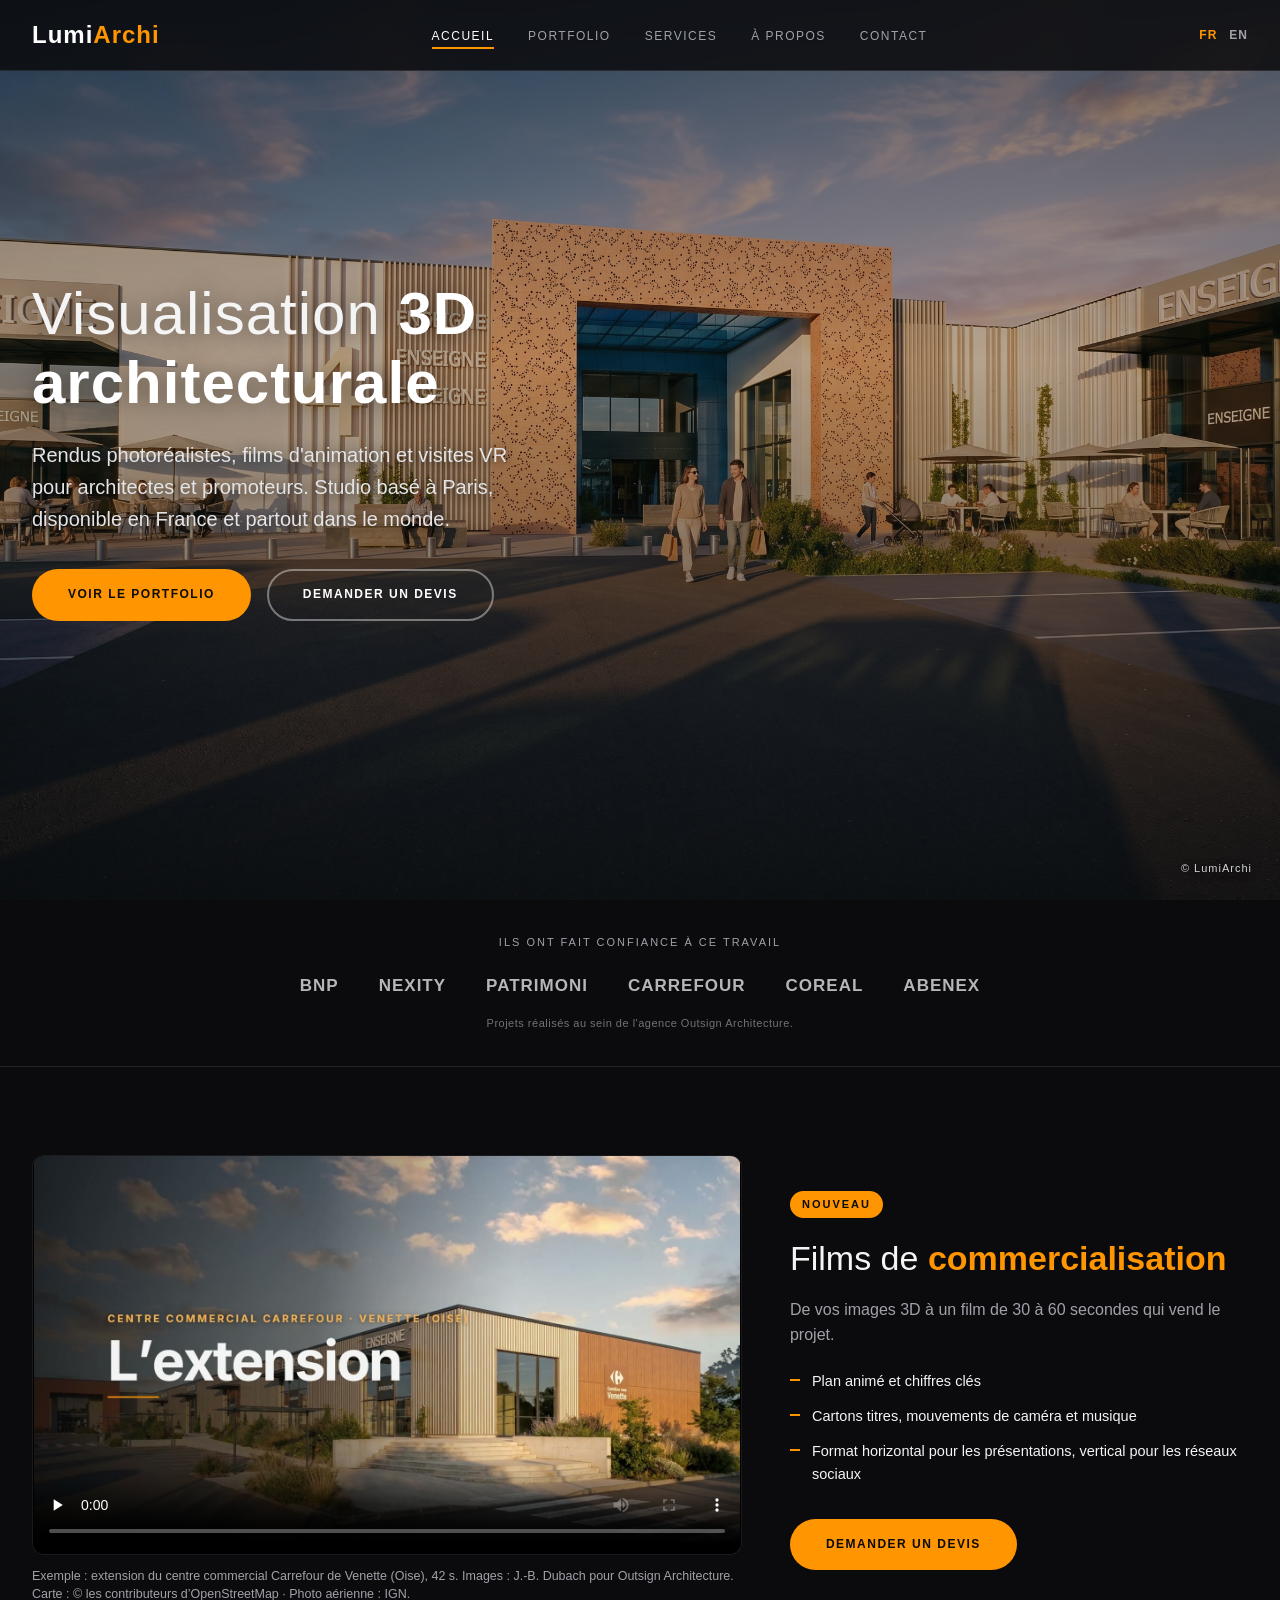
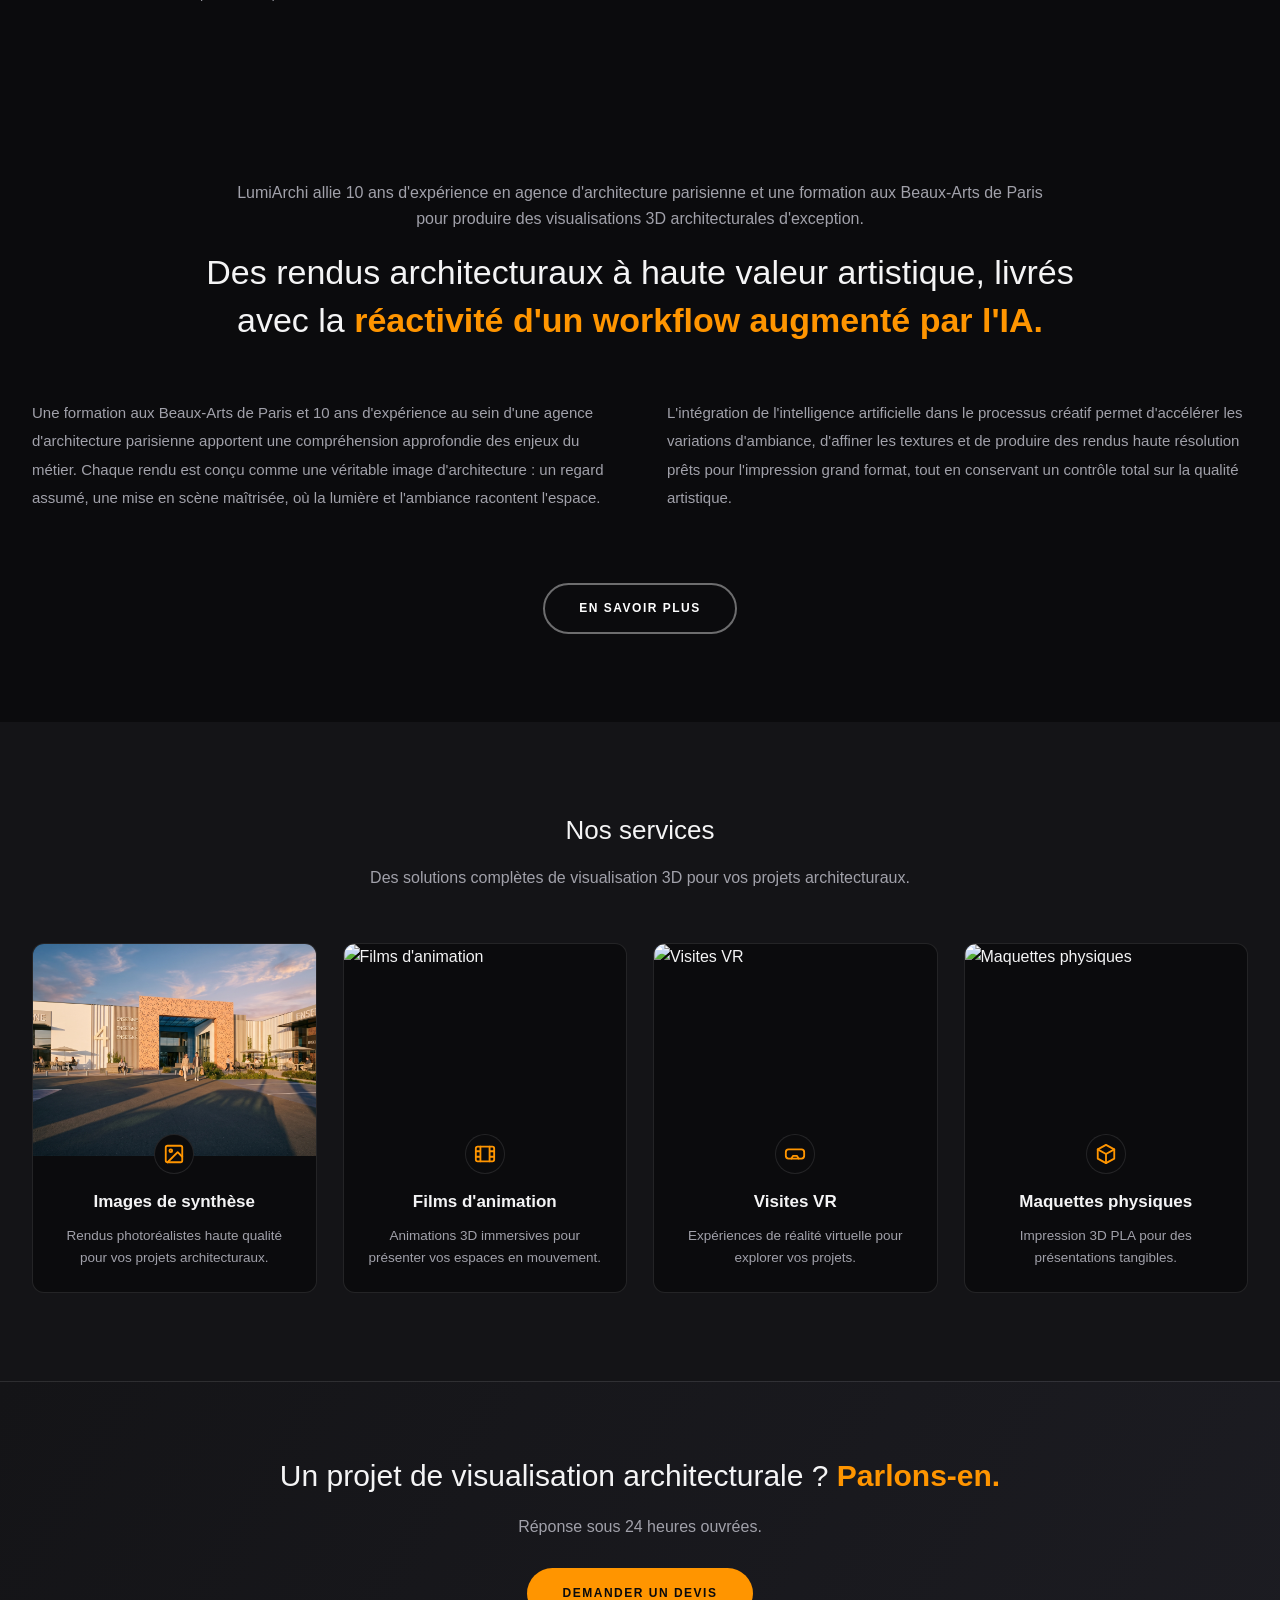
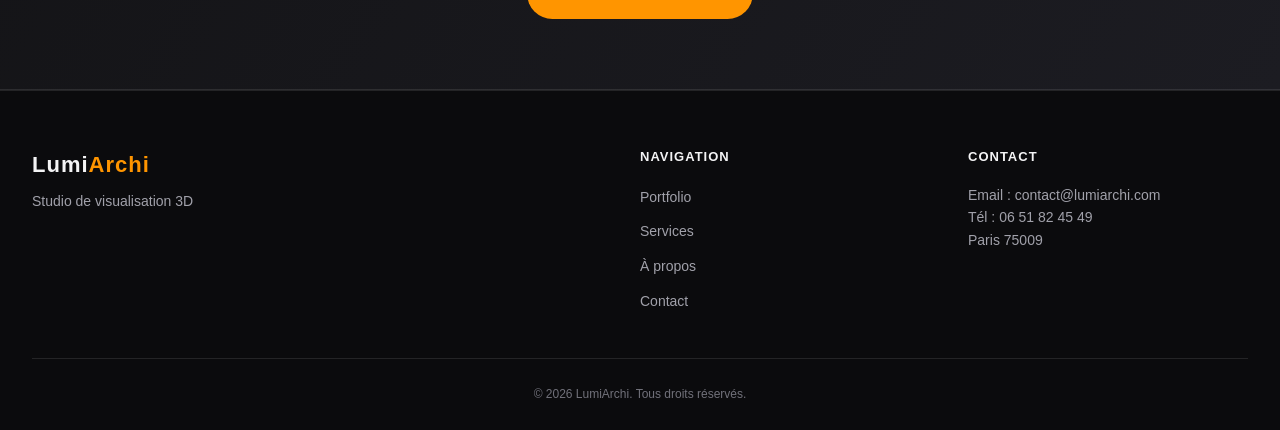
==== commit b1880cb8: "Film Venette v2 : nouvelle version de 42 s (carte et photo aérienne) - video/venette-film-commercial" ====
--- a/index.html
+++ b/index.html
@@ -17,7 +17,7 @@
 {"@context":"https://schema.org","@type":"ProfessionalService","name":"LumiArchi","image":"https://lumiarchi.com/images/pub--7.jpg","@id":"https://lumiarchi.com","url":"https://lumiarchi.com","telephone":"+33651824549","email":"contact@lumiarchi.com","address":{"@type":"PostalAddress","addressLocality":"Paris","postalCode":"75009","addressCountry":"FR"},"areaServed":"FR","serviceType":["Visualisation 3D architecturale","Images de synthèse","Films d'animation 3D","Visites VR","Maquettes physiques"]}
 </script>
 <script type="application/ld+json">
-{"@context":"https://schema.org","@type":"VideoObject","name":"Film de commercialisation — extension du centre commercial Carrefour de Venette","description":"Film de commercialisation de 40 secondes réalisé par LumiArchi à partir des images 3D du projet : plan animé des 7 cellules commerciales, chiffres clés, vues du parvis, des terrasses et des ombrières photovoltaïques.","thumbnailUrl":"https://lumiarchi.com/images/venette-film-poster.jpg","uploadDate":"2026-11-05","duration":"PT40S","contentUrl":"https://lumiarchi.com/video/venette-film-commercialisation.mp4","inLanguage":"fr","publisher":{"@type":"Organization","name":"LumiArchi","url":"https://lumiarchi.com"}}
+{"@context":"https://schema.org","@type":"VideoObject","name":"Film de commercialisation — extension du centre commercial Carrefour de Venette","description":"Film de commercialisation de 42 secondes réalisé par LumiArchi à partir des images 3D du projet : situation sur la carte et la photo aérienne, emprise des 7 cellules commerciales, chiffres clés, vues du parvis, des terrasses et des ombrières photovoltaïques.","thumbnailUrl":"https://lumiarchi.com/images/venette-film-poster.jpg","uploadDate":"2026-11-05","duration":"PT42S","contentUrl":"https://lumiarchi.com/video/venette-film-commercialisation.mp4","inLanguage":"fr","publisher":{"@type":"Organization","name":"LumiArchi","url":"https://lumiarchi.com"}}
 </script>
 </head>
 <body>
@@ -74,7 +74,7 @@
   <div class="container film-feature">
     <div class="film-player">
       <video controls playsinline preload="none" poster="images/venette-film-poster.jpg"><source src="video/venette-film-commercialisation.mp4" type="video/mp4"></video>
-      <p class="film-caption" data-en="Example: extension of the Carrefour shopping centre in Venette (Oise, France), 40 s. Renders: J.-B. Dubach for Outsign Architecture.">Exemple : extension du centre commercial Carrefour de Venette (Oise), 40 s. Images : J.-B. Dubach pour Outsign Architecture.</p>
+      <p class="film-caption" data-en="Example: extension of the Carrefour shopping centre in Venette (Oise, France), 42 s. Renders: J.-B. Dubach for Outsign Architecture. Map: © OpenStreetMap contributors · Aerial photo: IGN.">Exemple : extension du centre commercial Carrefour de Venette (Oise), 42 s. Images : J.-B. Dubach pour Outsign Architecture. Carte : © les contributeurs d’OpenStreetMap · Photo aérienne : IGN.</p>
     </div>
     <div class="film-text">
       <span class="tag" data-en="New">Nouveau</span>
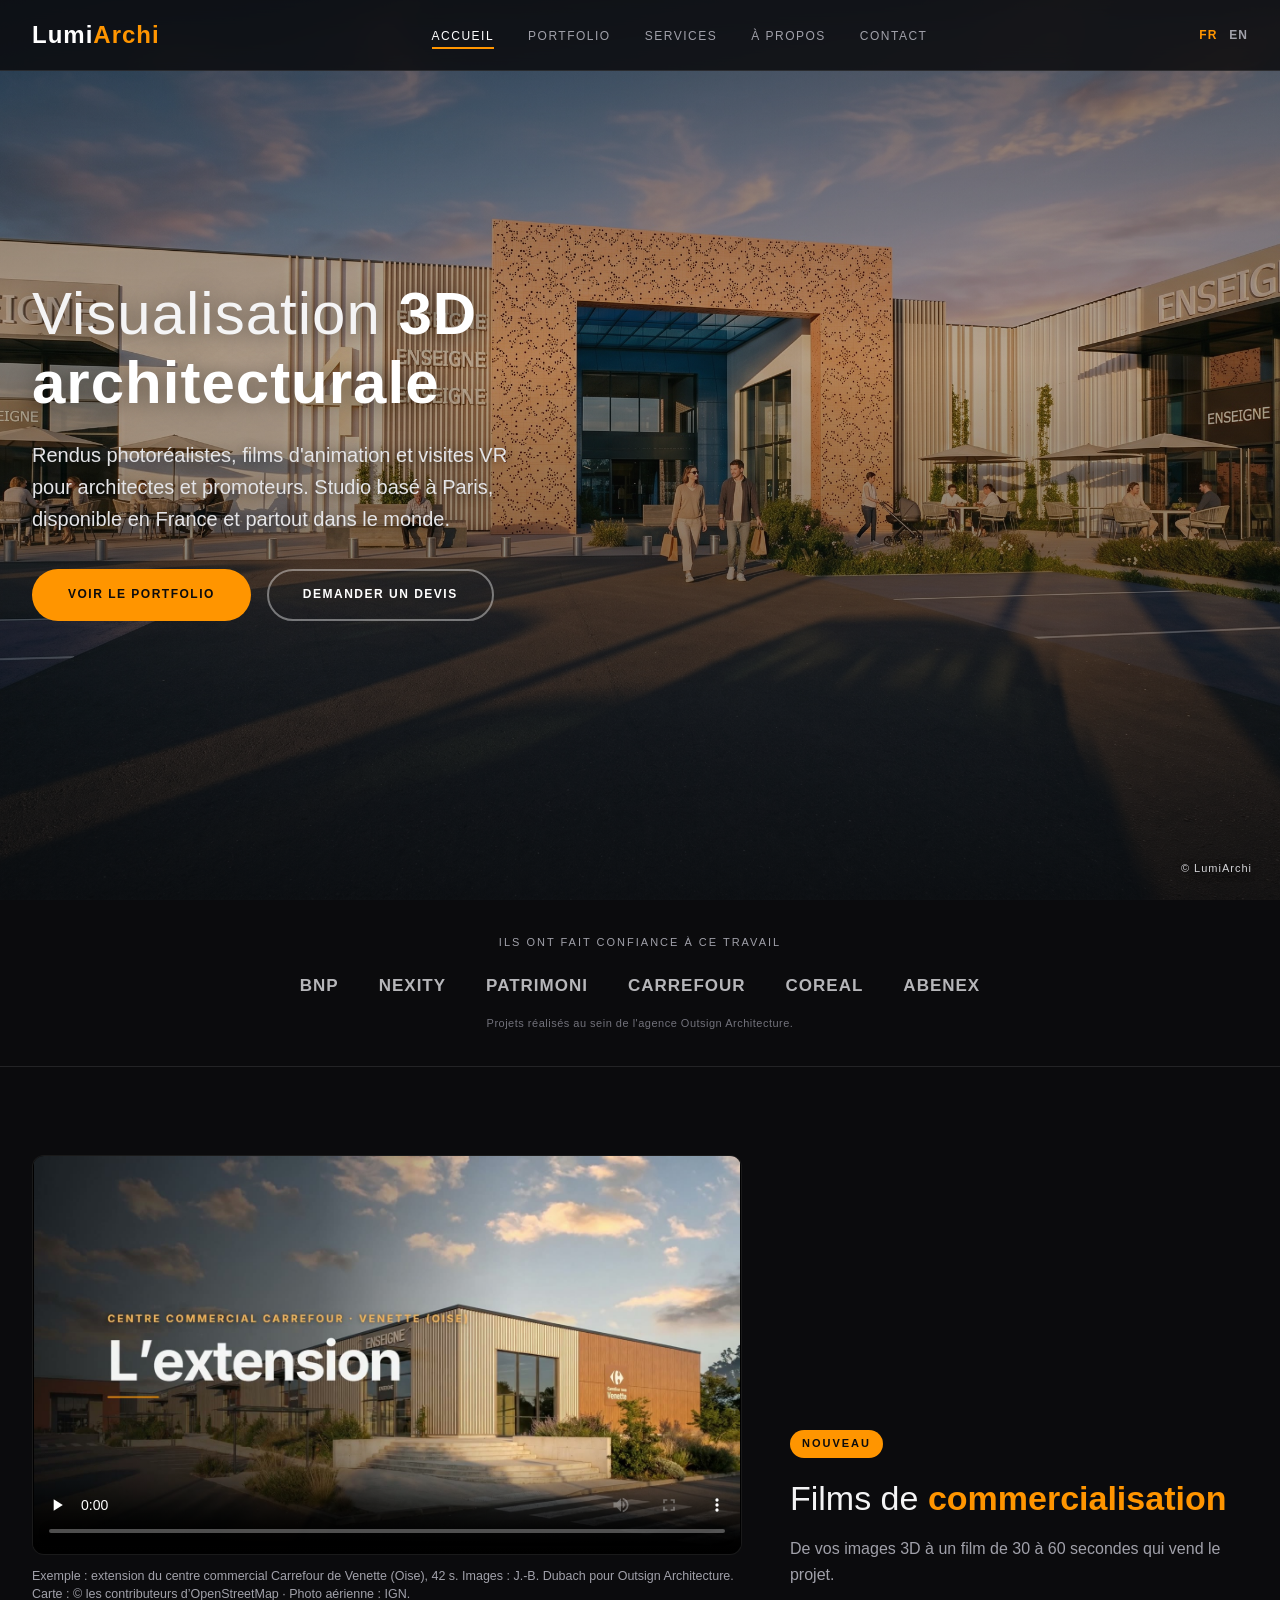
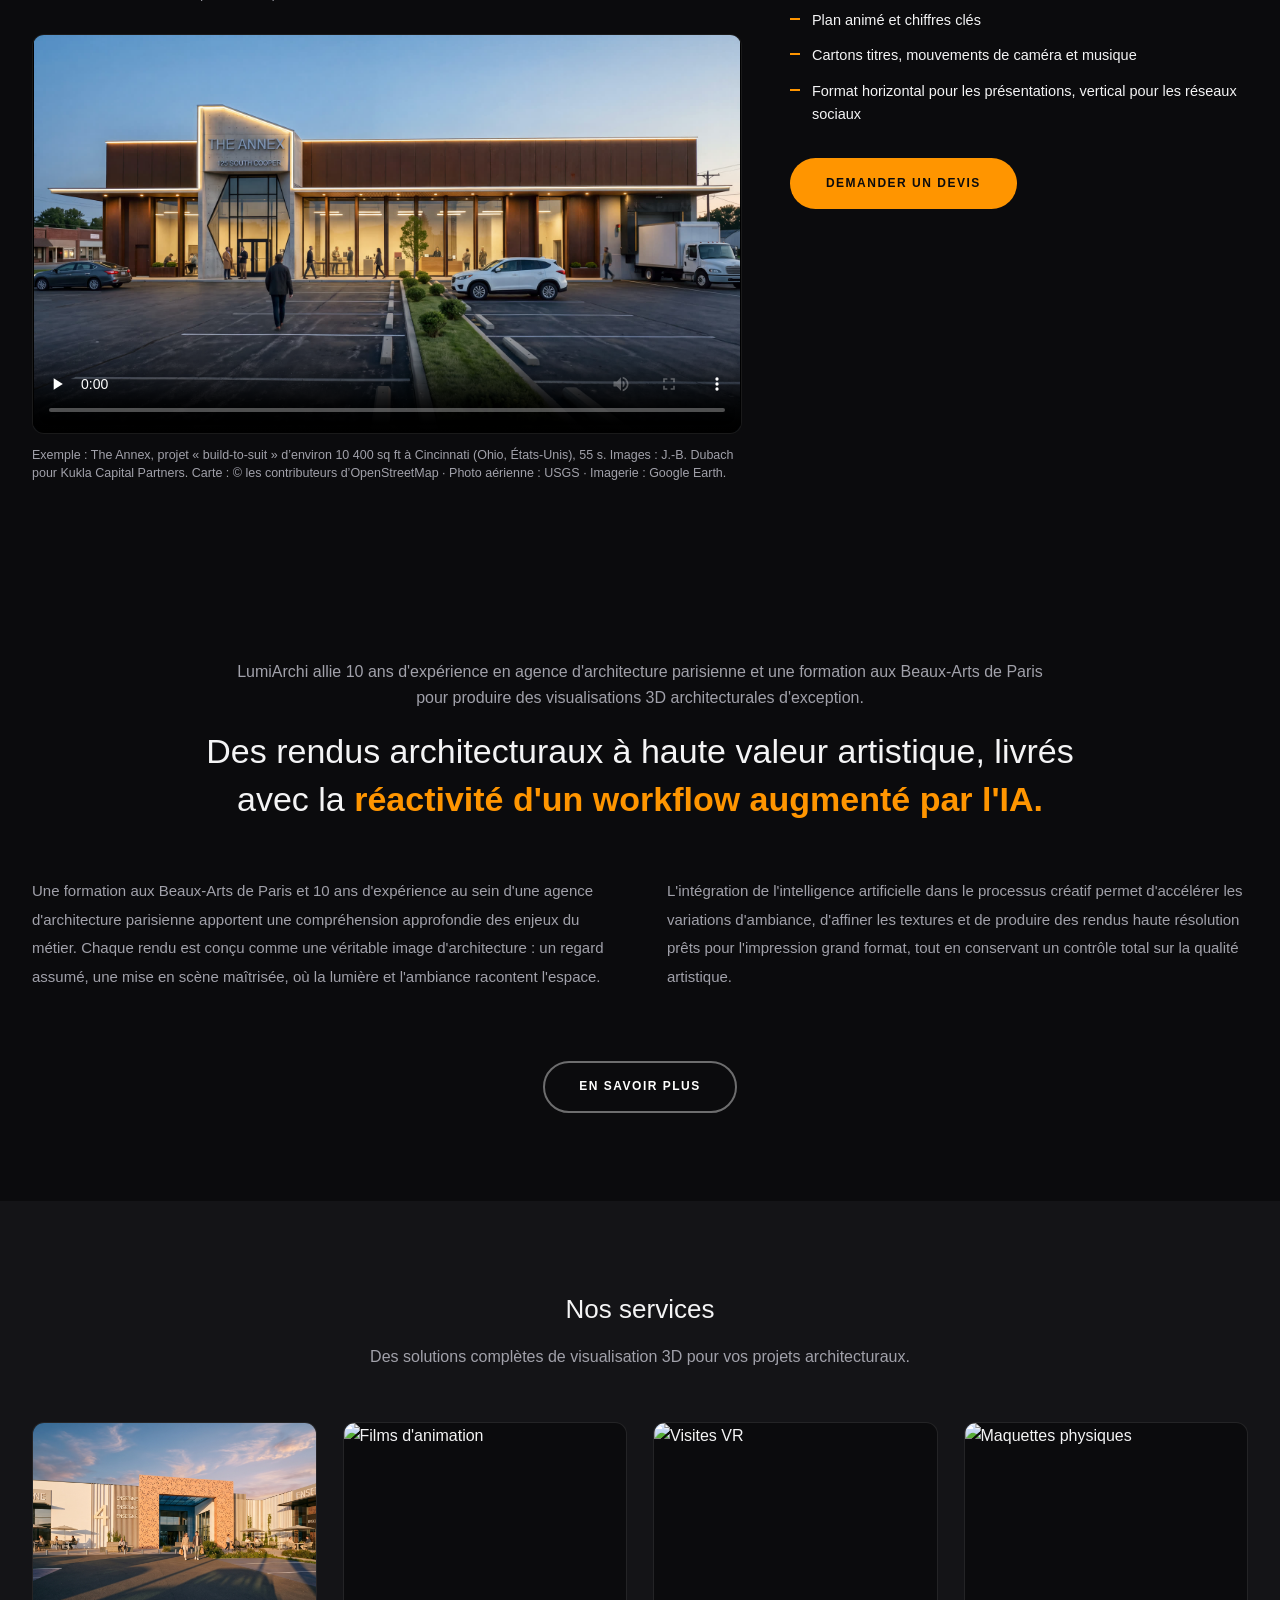
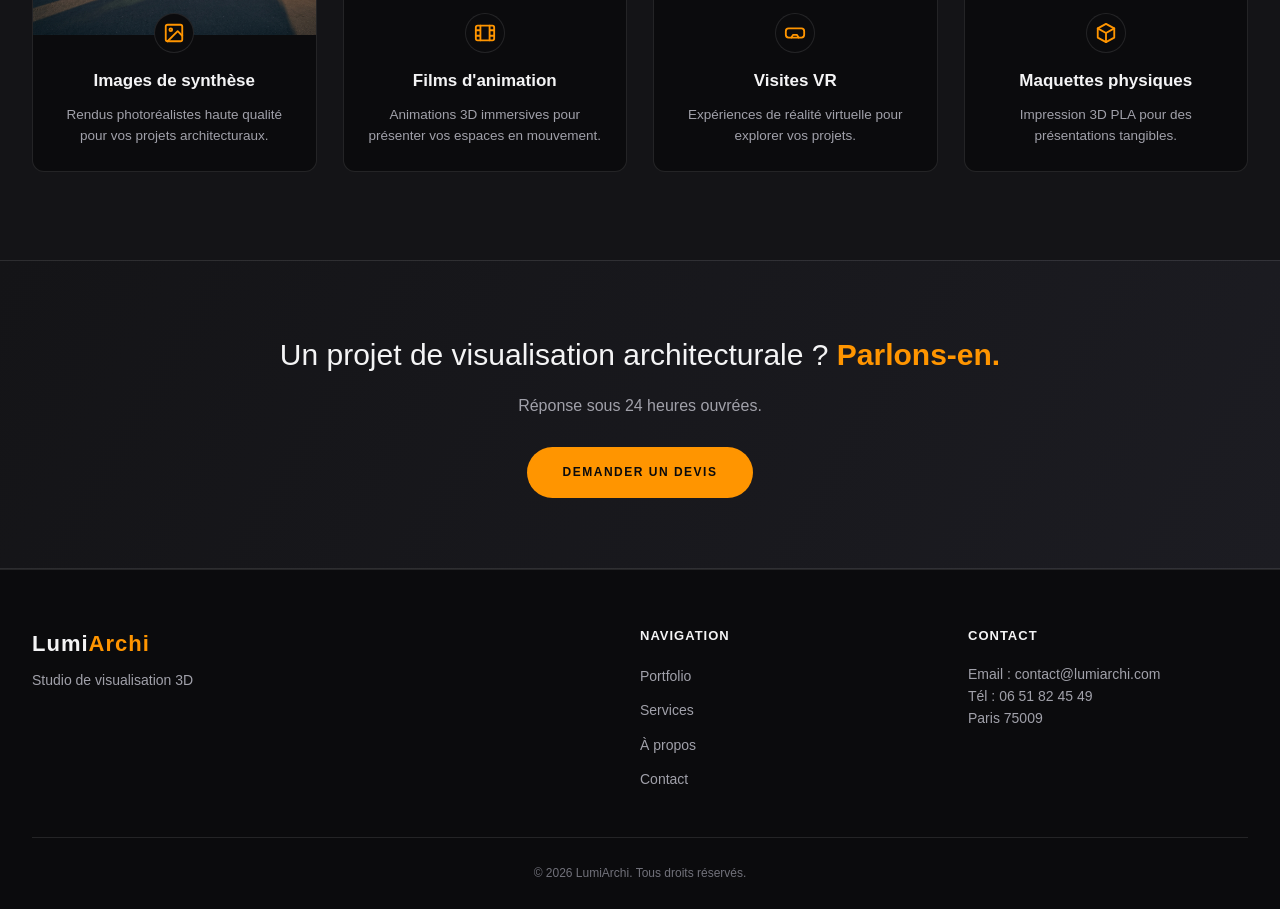
==== commit 9b5a8b8d: "Ajout du film de commercialisation The Annex (accueil, projet, services, portfolio) - Film de 55 s (" ====
--- a/index.html
+++ b/index.html
@@ -15,6 +15,9 @@
 <link rel="stylesheet" href="css/style.css">
 <script type="application/ld+json">
 {"@context":"https://schema.org","@type":"ProfessionalService","name":"LumiArchi","image":"https://lumiarchi.com/images/pub--7.jpg","@id":"https://lumiarchi.com","url":"https://lumiarchi.com","telephone":"+33651824549","email":"contact@lumiarchi.com","address":{"@type":"PostalAddress","addressLocality":"Paris","postalCode":"75009","addressCountry":"FR"},"areaServed":"FR","serviceType":["Visualisation 3D architecturale","Images de synthèse","Films d'animation 3D","Visites VR","Maquettes physiques"]}
+</script>
+<script type="application/ld+json">
+{"@context":"https://schema.org","@type":"VideoObject","name":"Film de commercialisation — The Annex, Cincinnati (Ohio)","description":"Film de commercialisation de 55 secondes réalisé par LumiArchi à partir des images 3D du projet : situation sur la carte et la photo aérienne, emprise du nouveau bâtiment, chiffres clés, trois propositions de façade, vue de l'entrée et vue de face au crépuscule.","thumbnailUrl":"https://lumiarchi.com/images/annex-film-poster.jpg","uploadDate":"2026-11-08","duration":"PT55S","contentUrl":"https://lumiarchi.com/video/annex-film-commercialisation.mp4","inLanguage":"en","publisher":{"@type":"Organization","name":"LumiArchi","url":"https://lumiarchi.com"}}
 </script>
 <script type="application/ld+json">
 {"@context":"https://schema.org","@type":"VideoObject","name":"Film de commercialisation — extension du centre commercial Carrefour de Venette","description":"Film de commercialisation de 42 secondes réalisé par LumiArchi à partir des images 3D du projet : situation sur la carte et la photo aérienne, emprise des 7 cellules commerciales, chiffres clés, vues du parvis, des terrasses et des ombrières photovoltaïques.","thumbnailUrl":"https://lumiarchi.com/images/venette-film-poster.jpg","uploadDate":"2026-11-05","duration":"PT42S","contentUrl":"https://lumiarchi.com/video/venette-film-commercialisation.mp4","inLanguage":"fr","publisher":{"@type":"Organization","name":"LumiArchi","url":"https://lumiarchi.com"}}
@@ -75,6 +78,8 @@
     <div class="film-player">
       <video controls playsinline preload="none" poster="images/venette-film-poster.jpg"><source src="video/venette-film-commercialisation.mp4" type="video/mp4"></video>
       <p class="film-caption" data-en="Example: extension of the Carrefour shopping centre in Venette (Oise, France), 42 s. Renders: J.-B. Dubach for Outsign Architecture. Map: © OpenStreetMap contributors · Aerial photo: IGN.">Exemple : extension du centre commercial Carrefour de Venette (Oise), 42 s. Images : J.-B. Dubach pour Outsign Architecture. Carte : © les contributeurs d’OpenStreetMap · Photo aérienne : IGN.</p>
+      <div class="film-second"><video controls playsinline preload="none" poster="images/annex-film-poster.jpg"><source src="video/annex-film-commercialisation.mp4" type="video/mp4"></video>
+      <p class="film-caption" data-en="Example: The Annex, a build-to-suit project of about 10,400 sq ft in Cincinnati (Ohio, USA), 55 s. Renders: J.-B. Dubach for Kukla Capital Partners. Map: © OpenStreetMap contributors · Aerial photo: USGS · Imagery: Google Earth.">Exemple : The Annex, projet « build-to-suit » d’environ 10 400 sq ft à Cincinnati (Ohio, États-Unis), 55 s. Images : J.-B. Dubach pour Kukla Capital Partners. Carte : © les contributeurs d’OpenStreetMap · Photo aérienne : USGS · Imagerie : Google Earth.</p></div>
     </div>
     <div class="film-text">
       <span class="tag" data-en="New">Nouveau</span>
--- a/css/style.css
+++ b/css/style.css
@@ -255,6 +255,7 @@
 .film-feature{display:grid;grid-template-columns:1.55fr 1fr;gap:48px;align-items:center}
 .film-player video{width:100%;aspect-ratio:16/9;display:block;border-radius:var(--radius);background:#000;border:1px solid var(--line)}
 .film-caption{font-size:12.5px;color:var(--muted);margin-top:12px;line-height:1.5}
+.film-second{margin-top:30px}
 .film-text .tag{display:inline-block;font-size:11px;font-weight:600;letter-spacing:2px;text-transform:uppercase;color:#0b0b0d;background:var(--accent);padding:5px 12px;border-radius:20px;margin-bottom:18px}
 .film-text h2{font-size:clamp(24px,3vw,34px);font-weight:300;line-height:1.3;margin-bottom:16px}
 .film-text h2 b{font-weight:600;color:var(--accent)}
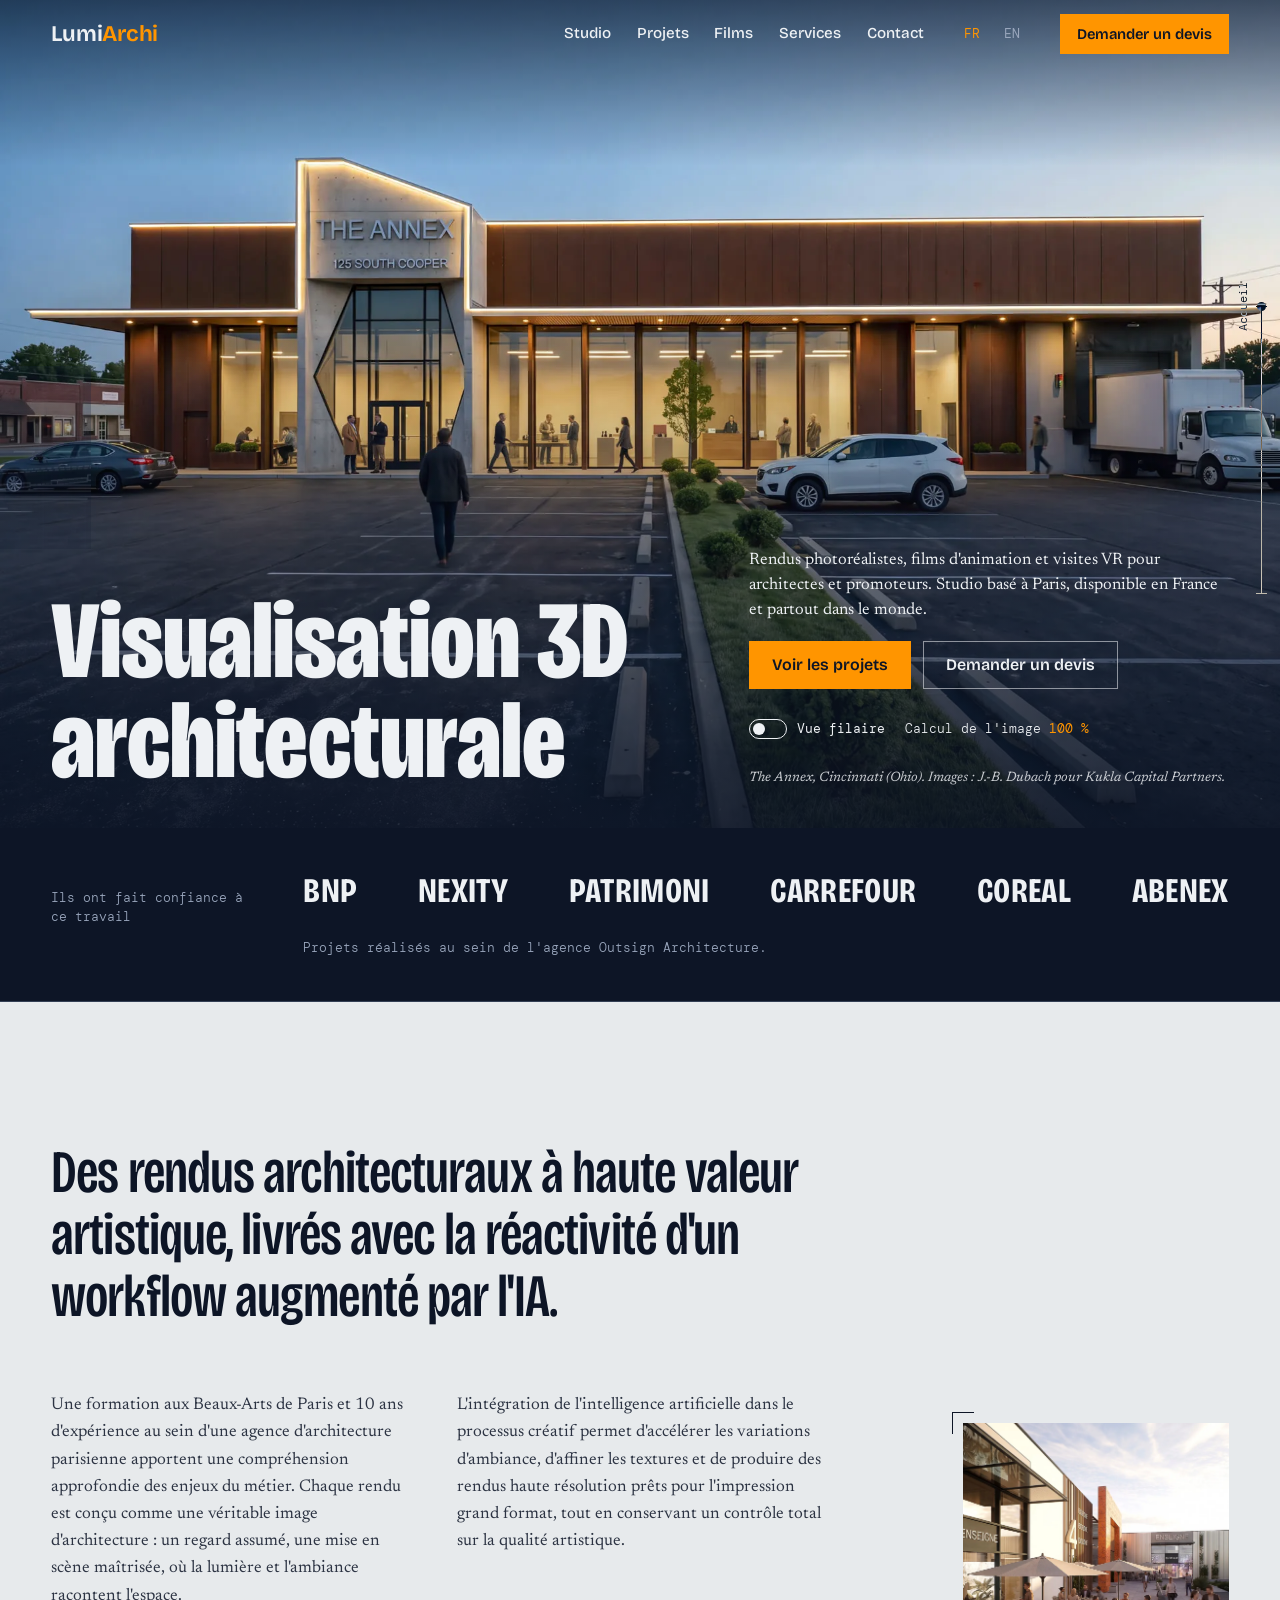
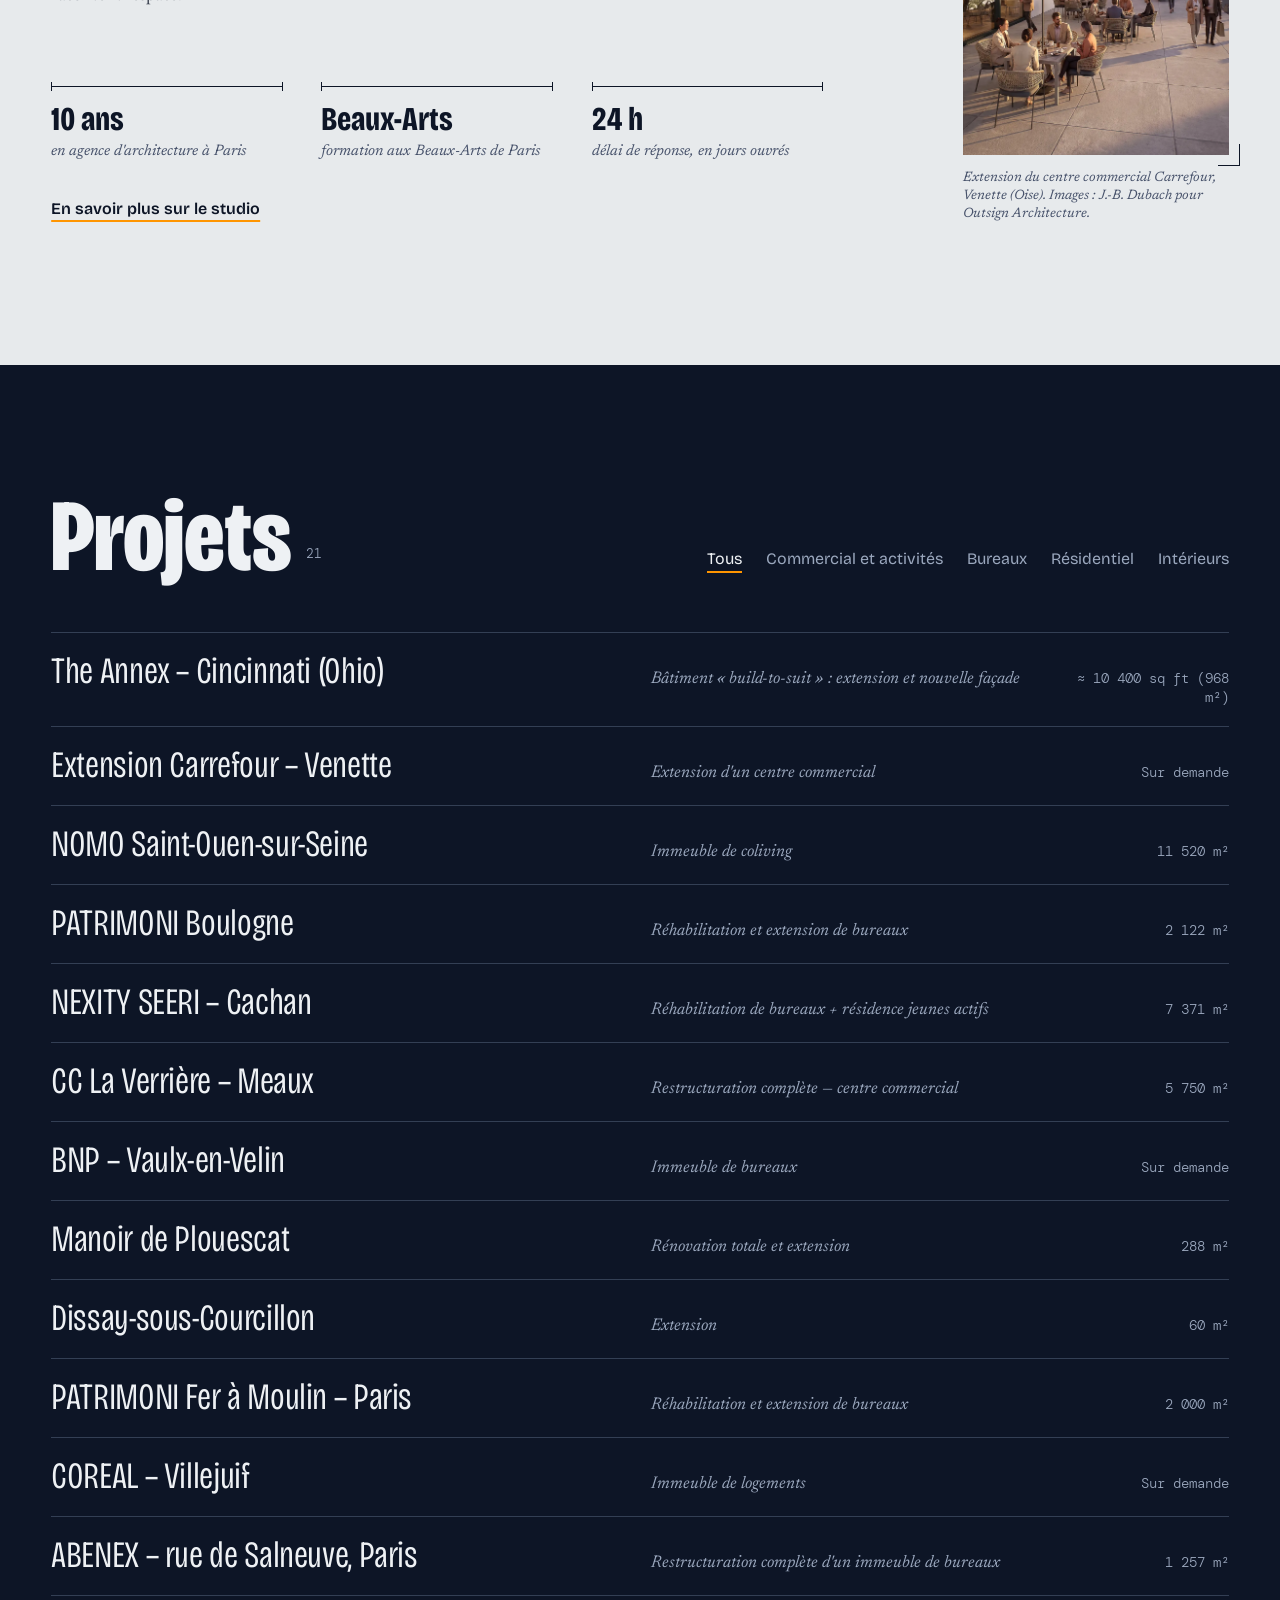
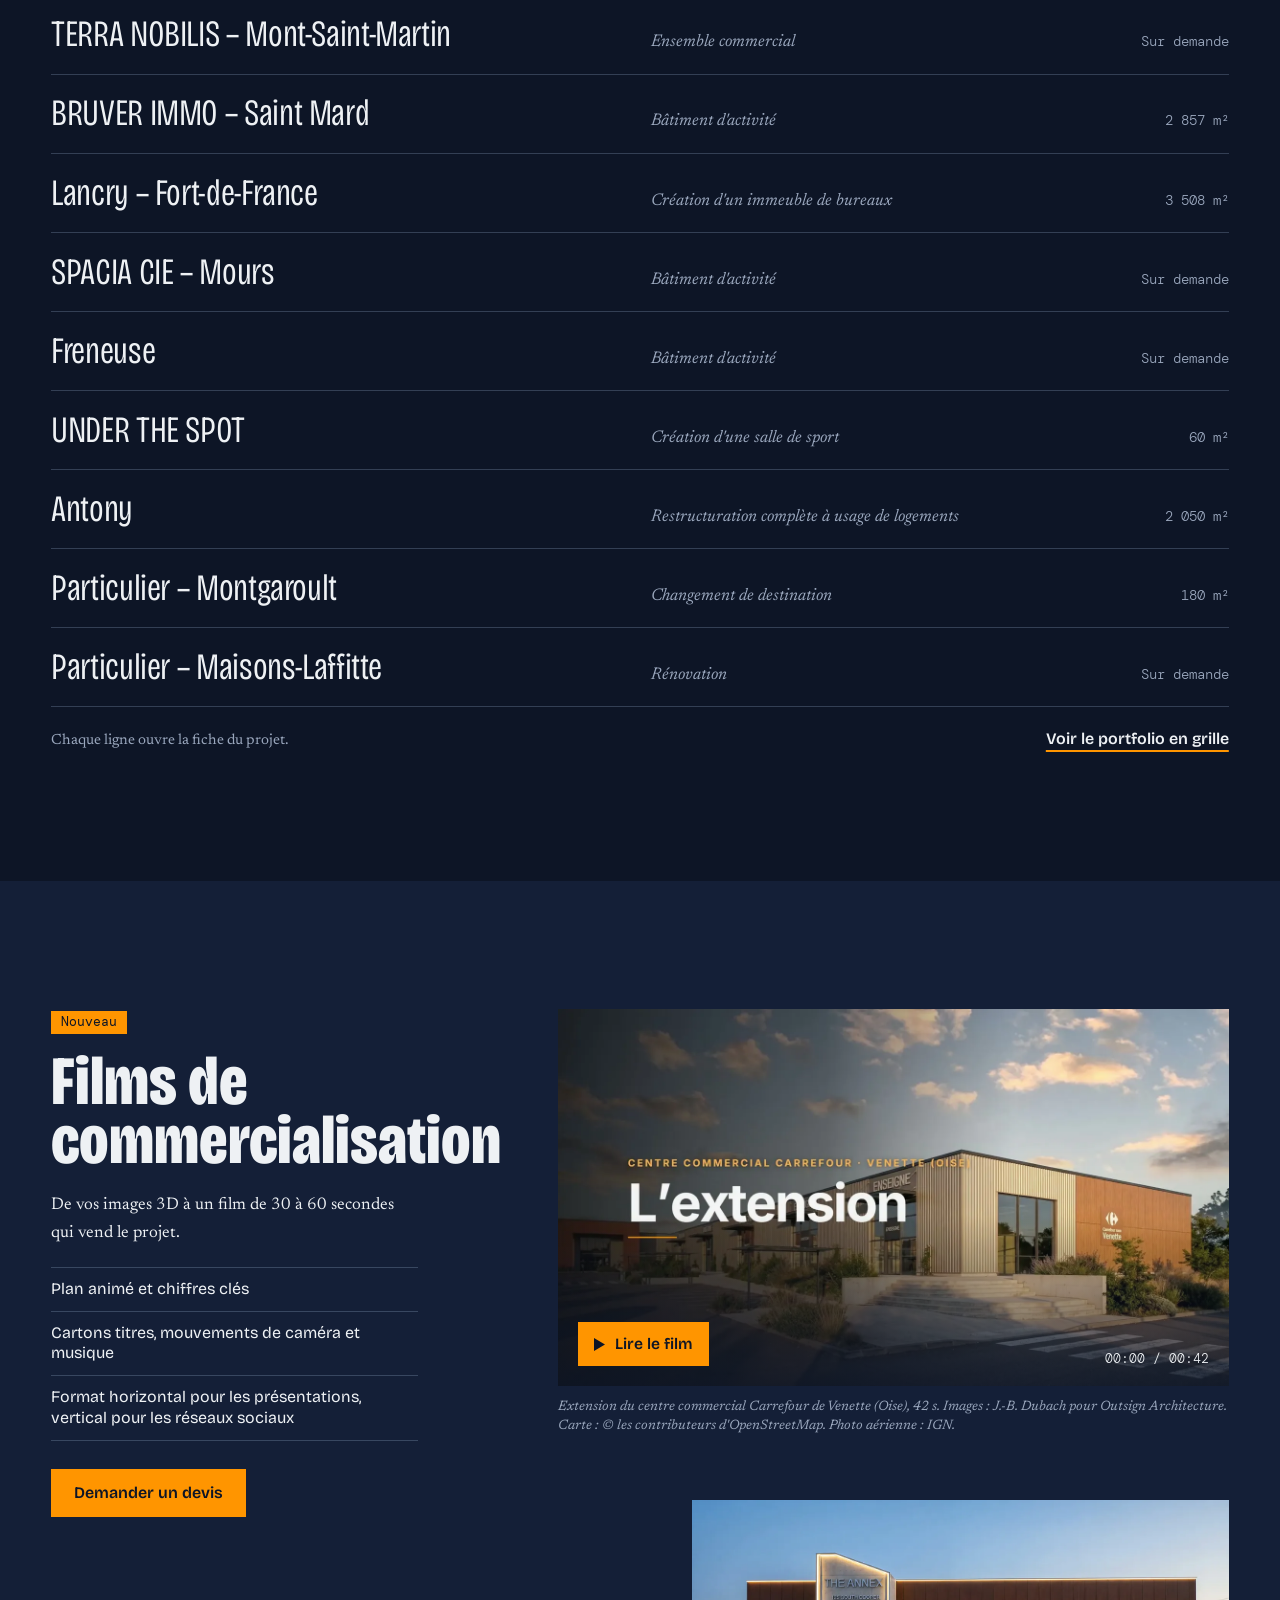
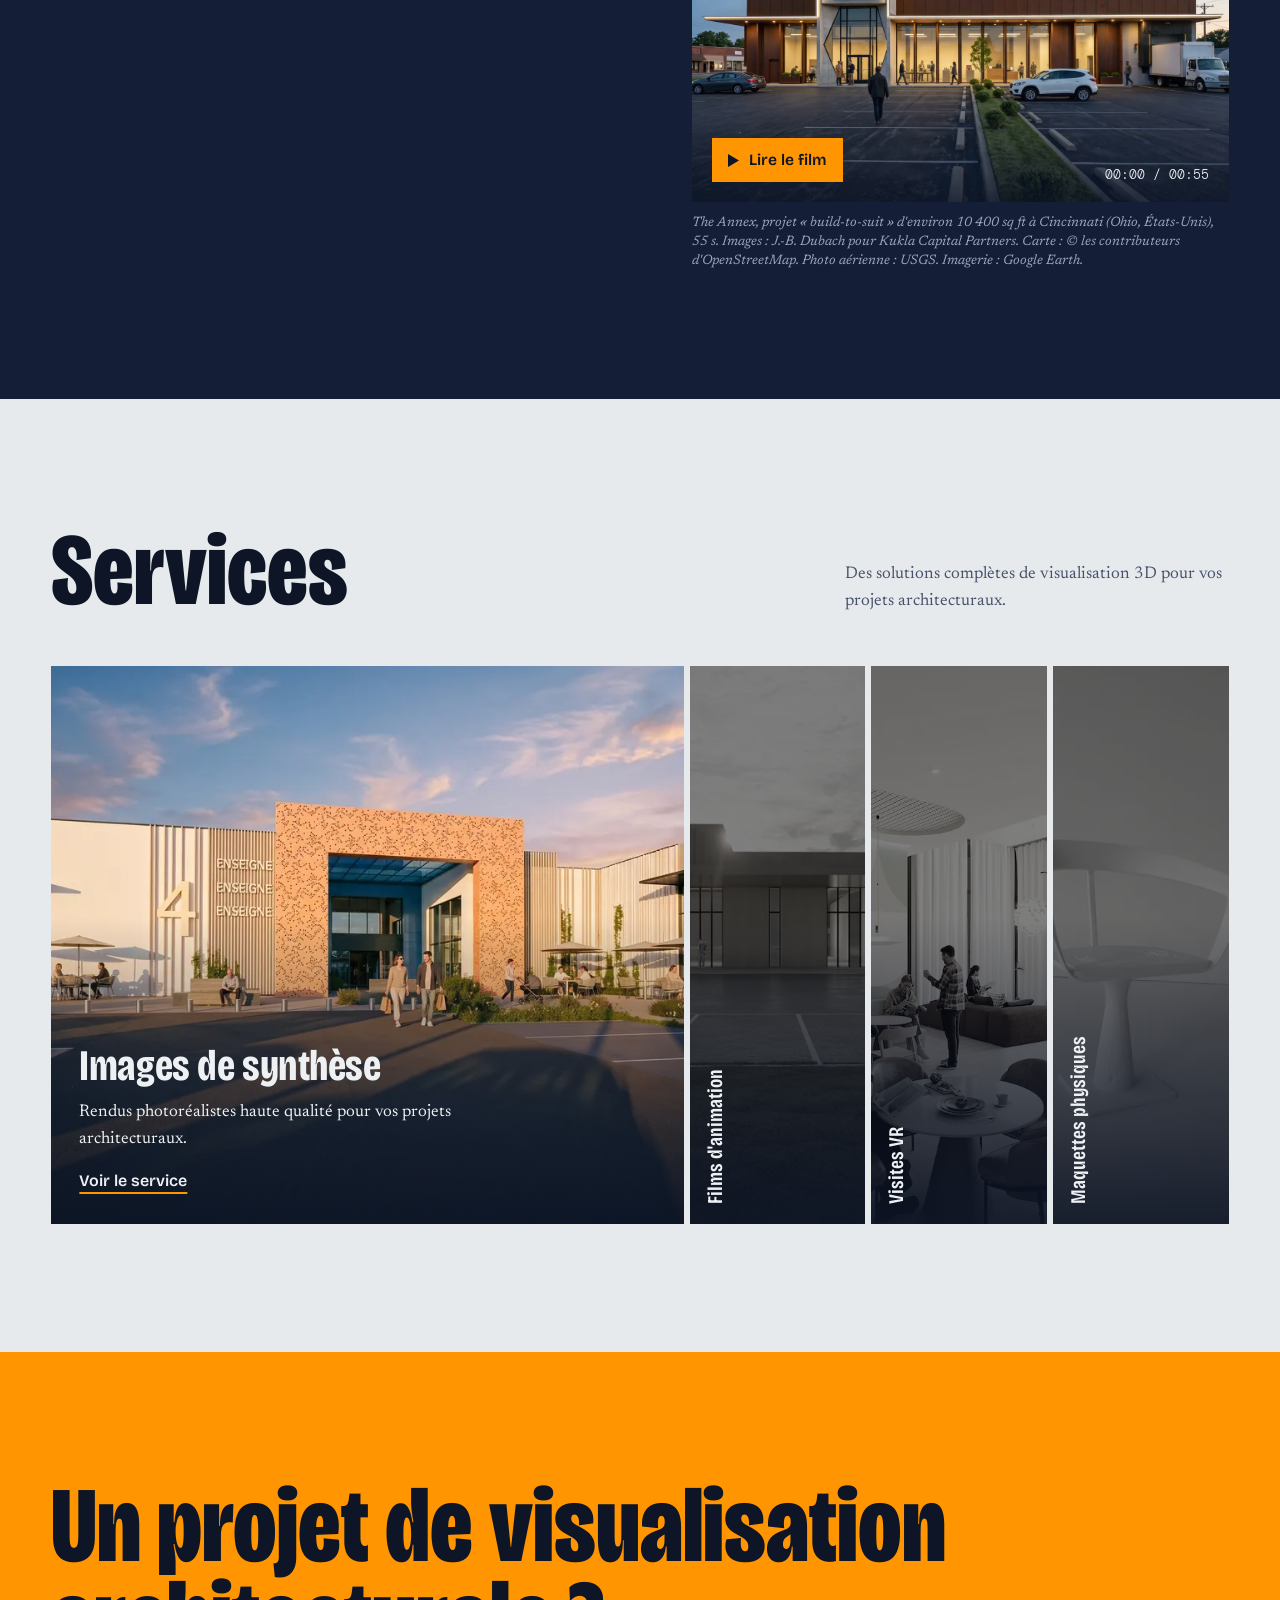
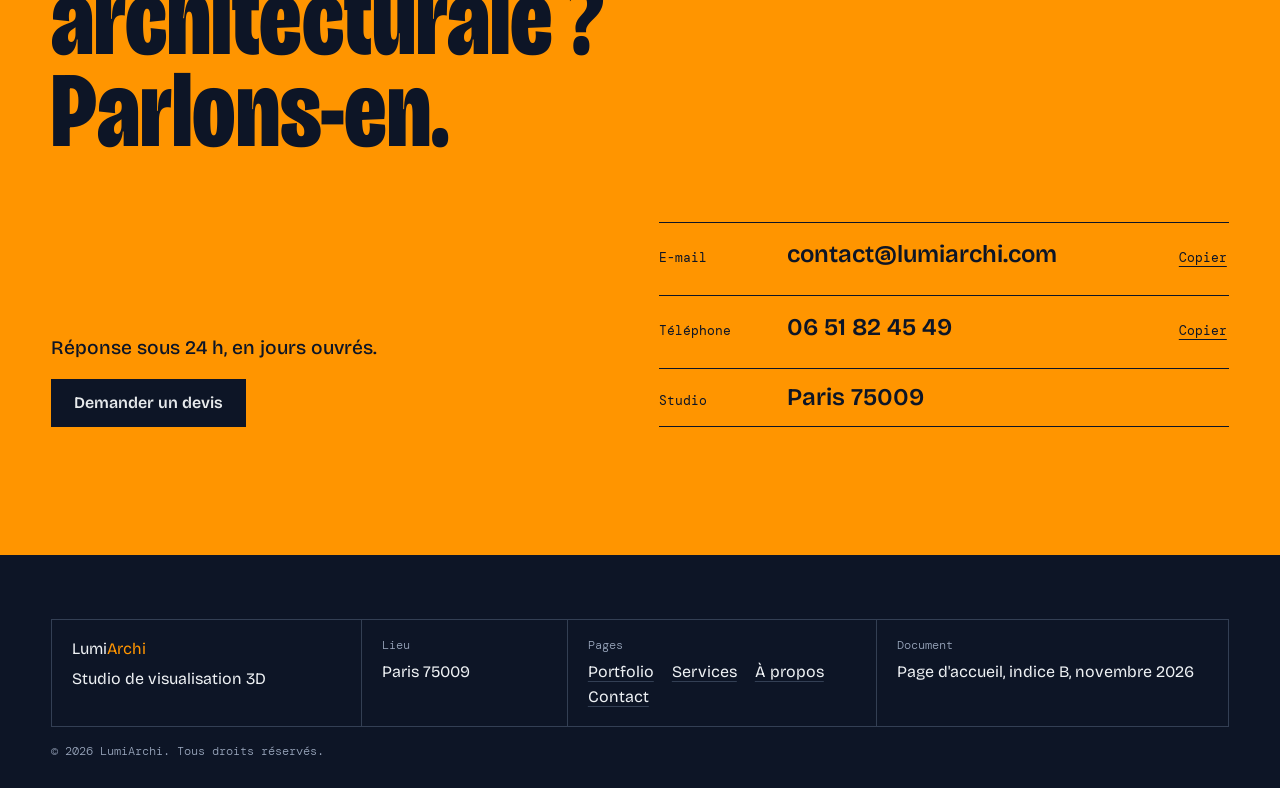
==== commit 10bdb18e: "Refonte du site : nouveau design sur les six pages Accueil - Nouvelle page d'accueil portée depuis l" ====
--- a/index.html
+++ b/index.html
@@ -12,7 +12,6 @@
 <meta property="og:type" content="website">
 <meta property="og:url" content="https://lumiarchi.com/">
 <meta property="og:image" content="https://lumiarchi.com/images/pub--7.jpg">
-<link rel="stylesheet" href="css/style.css">
 <script type="application/ld+json">
 {"@context":"https://schema.org","@type":"ProfessionalService","name":"LumiArchi","image":"https://lumiarchi.com/images/pub--7.jpg","@id":"https://lumiarchi.com","url":"https://lumiarchi.com","telephone":"+33651824549","email":"contact@lumiarchi.com","address":{"@type":"PostalAddress","addressLocality":"Paris","postalCode":"75009","addressCountry":"FR"},"areaServed":"FR","serviceType":["Visualisation 3D architecturale","Images de synthèse","Films d'animation 3D","Visites VR","Maquettes physiques"]}
 </script>
@@ -22,175 +21,884 @@
 <script type="application/ld+json">
 {"@context":"https://schema.org","@type":"VideoObject","name":"Film de commercialisation — extension du centre commercial Carrefour de Venette","description":"Film de commercialisation de 42 secondes réalisé par LumiArchi à partir des images 3D du projet : situation sur la carte et la photo aérienne, emprise des 7 cellules commerciales, chiffres clés, vues du parvis, des terrasses et des ombrières photovoltaïques.","thumbnailUrl":"https://lumiarchi.com/images/venette-film-poster.jpg","uploadDate":"2026-11-05","duration":"PT42S","contentUrl":"https://lumiarchi.com/video/venette-film-commercialisation.mp4","inLanguage":"fr","publisher":{"@type":"Organization","name":"LumiArchi","url":"https://lumiarchi.com"}}
 </script>
+<link rel="preconnect" href="https://fonts.googleapis.com">
+<link rel="preconnect" href="https://fonts.gstatic.com" crossorigin>
+<link rel="preload" as="image" href="a/hero.webp" fetchpriority="high">
+<link rel="stylesheet" href="https://fonts.googleapis.com/css2?family=Bricolage+Grotesque:opsz,wdth,wght@12..96,75..100,200..800&family=DM+Mono:wght@300;400&family=Newsreader:ital,opsz,wght@0,6..72,200..800;1,6..72,200..800&display=swap">
+<script>document.documentElement.classList.add('js')</script>
+<style>
+/* Planche d'architecte : grille de 12 colonnes calée à gauche, traits de cote et repères de coupe.
+   Un seul geste fort, la lumière qui révèle le filaire ; tout le reste répond au geste du visiteur. */
+:root{
+  --nuit:#0d1526;      /* heure bleue : le fond */
+  --nuit-2:#141f37;    /* surface de nuit */
+  --calque:#e7eaec;    /* papier calque, froid */
+  --encre:#0d1526;     /* texte sur calque et sur lumière */
+  --encre-2:#46516a;   /* texte secondaire sur calque */
+  --lumiere:#ff9500;   /* l'orange LumiArchi */
+  --trait:#b9d4f5;     /* trait de plan */
+  --texte:#eef1f4;     /* texte sur nuit */
+  --sourdine:#9aa7bd;  /* texte secondaire sur nuit */
+  --ligne:color-mix(in srgb,var(--trait) 22%,transparent);
+  --ligne-encre:color-mix(in srgb,var(--encre) 24%,transparent);
+  --f-titre:"Bricolage Grotesque","Arial Narrow","Helvetica Neue",Arial,sans-serif;
+  --f-texte:"Newsreader",Georgia,"Times New Roman",serif;
+  --f-cote:"DM Mono",ui-monospace,"SFMono-Regular",Menlo,Consolas,monospace;
+  --gut:clamp(16px,4vw,56px);
+  --ease:cubic-bezier(.2,.7,.1,1);
+  color-scheme:dark;
+}
+*,*::before,*::after{box-sizing:border-box}
+[hidden]{display:none!important}
+body{margin:0}
+img{max-width:100%}
+html{scroll-behavior:smooth;-webkit-text-size-adjust:100%}
+body{background:var(--nuit);color:var(--texte);font-family:var(--f-texte);font-size:1.0625rem;line-height:1.6;overflow-x:clip}
+h1,h2,h3,p,ul,ol,dl,dd,figure{margin:0}
+ul,ol{padding:0;list-style:none}
+h1,h2,h3{text-wrap:balance}
+a{color:inherit}
+button{font:inherit;color:inherit}
+img,video{display:block}
+:focus-visible{outline:2px solid var(--lumiere);outline-offset:3px}
+section[id]{scroll-margin-top:68px}
+.wrap{max-width:1440px;margin-inline:auto;padding-left:max(var(--gut),env(safe-area-inset-left,0px));padding-right:max(var(--gut),env(safe-area-inset-right,0px))}
+.vh{position:absolute;width:1px;height:1px;overflow:hidden;clip-path:inset(50%);white-space:nowrap}
+
+/* ---------- Boutons ---------- */
+.btn{display:inline-flex;align-items:center;justify-content:center;min-height:48px;padding:0 22px;font:600 1rem/1 var(--f-titre);text-decoration:none;border:1px solid transparent;cursor:pointer;transition:background .25s,color .25s,border-color .25s}
+.btn-lum{background:var(--lumiere);color:var(--encre)}
+.btn-lum:hover{background:var(--texte)}
+.btn-fil{border-color:color-mix(in srgb,var(--texte) 55%,transparent);color:var(--texte)}
+.btn-fil:hover{border-color:var(--lumiere);color:var(--lumiere)}
+.btn-encre{background:var(--encre);color:var(--calque)}
+.btn-encre:hover{background:var(--nuit-2)}
+
+/* ---------- Navigation ---------- */
+.nav{position:fixed;inset:0 0 auto;z-index:50;padding-top:env(safe-area-inset-top,0px);transition:background .4s}
+.nav.scrolled{background:color-mix(in srgb,var(--nuit) 96%,transparent);backdrop-filter:blur(10px);-webkit-backdrop-filter:blur(10px)}
+.nav-in{display:flex;align-items:center;gap:clamp(14px,2.2vw,30px);height:68px}
+.logo{font:650 1.4rem/1 var(--f-titre);letter-spacing:-.01em;text-decoration:none;color:var(--texte)}
+.logo span{color:var(--lumiere)}
+.nav-links{display:flex;gap:clamp(16px,2vw,28px);margin-left:auto}
+.nav-links a{position:relative;padding:10px 0;font:500 .95rem/1 var(--f-titre);text-decoration:none;color:var(--texte)}
+.nav-links a::after{content:"";position:absolute;left:0;right:0;bottom:2px;height:2px;background:var(--lumiere);transform:scaleX(0);transform-origin:left;transition:transform .35s var(--ease)}
+.nav-links a:hover::after,.nav-links a:focus-visible::after{transform:scaleX(1)}
+.lang{display:flex}
+.lang button{min-width:40px;min-height:44px;background:none;border:0;cursor:pointer;font:400 .8rem/1 var(--f-cote);color:var(--sourdine)}
+.lang button[aria-pressed="true"]{color:var(--lumiere)}
+.nav .btn{min-height:40px;padding:0 16px;font-size:.92rem}
+.menu-btn{display:none;min-height:44px;padding:0 4px;background:none;border:0;cursor:pointer;font:500 .95rem/1 var(--f-titre)}
+.menu{position:fixed;inset:0;z-index:49;background:var(--nuit);display:flex;flex-direction:column;justify-content:center;gap:6px;padding-top:68px}
+.menu a{font:700 condensed clamp(2.2rem,11vw,3.6rem)/1.05 var(--f-titre);text-decoration:none;padding:6px 0}
+.menu a:active{color:var(--lumiere)}
+@media (max-width:900px){
+  .nav-links,.nav .btn{display:none}
+  .lang{margin-left:auto}
+  .menu-btn{display:inline-flex;align-items:center}
+}
+
+/* ---------- Hero ---------- */
+.hero{position:relative;height:min(92svh,980px);min-height:560px;background:var(--nuit);overflow:hidden;isolation:isolate}
+.hero-img,.hero-fx{position:absolute;inset:0;width:100%;height:100%;max-width:none}
+.hero-img{object-fit:cover;object-position:50% 55%}
+.js .hero:not(.is-on) .hero-img{opacity:0}
+.hero-fx{z-index:1;pointer-events:none}
+.hero::after{content:"";position:absolute;inset:0;z-index:2;pointer-events:none;
+  background:linear-gradient(180deg,color-mix(in srgb,var(--nuit) 66%,transparent) 0,transparent 20%,transparent 40%,color-mix(in srgb,var(--nuit) 86%,transparent) 100%)}
+.hero-in{position:absolute;inset:0;z-index:3;display:grid;grid-template-columns:minmax(0,auto) minmax(0,30rem);justify-content:space-between;align-items:end;column-gap:clamp(24px,4vw,64px);row-gap:20px;align-content:end;padding-bottom:clamp(22px,4.5vh,46px)}
+.hero h1{font:800 condensed clamp(3rem,8.6vw,8.6rem)/.84 var(--f-titre);letter-spacing:0}
+.hero h1 .l{display:block;overflow:hidden;padding:.1em 0 .07em;margin:-.1em 0 -.07em}
+.hero h1 i{display:inline-block;font-style:normal}
+.js .hero h1 i{animation:monte 1s var(--ease) .15s both}
+.js .hero h1 .l + .l i{animation-delay:.27s}
+@keyframes monte{from{transform:translateY(112%)}}
+.hero-foot{display:grid;gap:18px;justify-items:start;min-width:0}
+.js .hero-foot{animation:fondu .9s ease .55s both}
+@keyframes fondu{from{opacity:0}}
+.lead{font-size:clamp(1rem,1.3vw,1.18rem);line-height:1.5}
+.cta{display:flex;flex-wrap:wrap;gap:12px}
+.hud{display:flex;flex-wrap:wrap;align-items:center;gap:2px 20px;font:300 .8rem/1.4 var(--f-cote);color:var(--texte)}
+.hud-etat{display:none;min-height:1.4em}
+.js .hud-etat{display:block}
+.hud-etat b{font-weight:400;color:var(--lumiere);font-variant-numeric:tabular-nums}
+.bascule{display:inline-flex;align-items:center;gap:10px;min-height:44px;padding:0;background:none;border:0;cursor:pointer;font:400 .8rem/1 var(--f-cote)}
+.bascule .sw{position:relative;width:38px;height:20px;border:1px solid var(--texte);border-radius:20px}
+.bascule .sw::after{content:"";position:absolute;left:3px;top:3px;width:12px;height:12px;border-radius:50%;background:var(--texte);transition:transform .3s var(--ease),background .3s}
+.bascule[aria-pressed="true"] .sw{border-color:var(--lumiere)}
+.bascule[aria-pressed="true"] .sw::after{transform:translateX(18px);background:var(--lumiere)}
+.credit{font:italic 400 .85rem/1.35 var(--f-texte);color:color-mix(in srgb,var(--texte) 84%,transparent)}
+@media (max-width:1000px){
+  .hero-in{grid-template-columns:minmax(0,1fr)}
+  .hero-foot{max-width:34rem}
+}
+@media (max-width:760px){
+  .si-fin{display:none}
+  .hero::after{background:linear-gradient(180deg,color-mix(in srgb,var(--nuit) 66%,transparent) 0,transparent 18%,transparent 26%,color-mix(in srgb,var(--nuit) 82%,transparent) 52%,color-mix(in srgb,var(--nuit) 94%,transparent) 100%)}
+}
+@media (hover:none){.si-fin{display:none}}
+
+/* ---------- Références ---------- */
+.clients{background:var(--nuit);border-bottom:1px solid var(--ligne)}
+.clients-in{display:grid;grid-template-columns:minmax(0,13rem) minmax(0,1fr);gap:12px 44px;align-items:baseline;padding-block:clamp(26px,3.4vw,44px)}
+.clients p{font:300 .8rem/1.5 var(--f-cote);color:var(--sourdine)}
+.clients ul{display:flex;flex-wrap:wrap;justify-content:space-between;gap:8px 28px;font:700 condensed clamp(1.35rem,2.7vw,2.3rem)/1.1 var(--f-titre);letter-spacing:.01em}
+.clients .note{grid-column:2}
+@media (max-width:760px){.clients-in{grid-template-columns:minmax(0,1fr)}.clients .note{grid-column:1}.clients ul{justify-content:flex-start}}
+
+/* ---------- Studio ---------- */
+.studio{background:var(--calque);color:var(--encre)}
+.studio-in{display:grid;grid-template-columns:repeat(12,minmax(0,1fr));column-gap:clamp(20px,3vw,48px);row-gap:clamp(40px,6vw,72px);padding-block:clamp(72px,11vw,168px)}
+.studio-main{grid-column:1/span 8;min-width:0}
+.manif{font:500 condensed clamp(1.95rem,4.7vw,4.5rem)/1.03 var(--f-titre);letter-spacing:-.015em;text-wrap:pretty}
+.manif .w{transition:opacity .6s ease}
+.js .manif .w{opacity:.3}
+.js .manif .w.on{opacity:1}
+.studio-cols{display:grid;grid-template-columns:repeat(2,minmax(0,1fr));gap:clamp(20px,3vw,44px);margin-top:clamp(36px,5vw,64px);max-width:60rem}
+.studio-cols p{color:color-mix(in srgb,var(--encre) 86%,transparent)}
+.lien{display:inline-block;margin-top:clamp(24px,3vw,36px);font:600 1rem/1.2 var(--f-titre);text-decoration:underline;text-decoration-thickness:2px;text-underline-offset:6px;text-decoration-color:var(--lumiere)}
+.lien:hover{text-decoration-color:currentColor}
+.faits{display:grid;grid-template-columns:repeat(3,minmax(0,1fr));gap:clamp(18px,3vw,40px);margin-top:clamp(40px,6vw,76px);max-width:60rem}
+.faits li{position:relative;padding-top:16px;border-top:1px solid var(--encre)}
+.faits li::before,.faits li::after{content:"";position:absolute;top:-5px;width:1px;height:9px;background:var(--encre)}
+.faits li::before{left:0}.faits li::after{right:0}
+.faits b{display:block;font:700 condensed clamp(1.5rem,2.6vw,2.2rem)/1 var(--f-titre)}
+.faits span{display:block;margin-top:6px;font-style:italic;font-size:.95rem;line-height:1.35;color:var(--encre-2)}
+.cadre{grid-column:10/span 3;align-self:end;min-width:0}
+.cadre .im{position:relative}
+.cadre .im::before,.cadre .im::after{content:"";position:absolute;width:22px;height:22px;border:1px solid var(--encre);pointer-events:none}
+.cadre .im::before{left:-11px;top:-11px;border-right:0;border-bottom:0}
+.cadre .im::after{right:-11px;bottom:-11px;border-left:0;border-top:0}
+.cadre img{width:100%;height:auto;aspect-ratio:4/5;object-fit:cover}
+.cadre figcaption{margin-top:14px;font-style:italic;font-size:.85rem;line-height:1.35;color:var(--encre-2)}
+@media (max-width:1000px){
+  .studio-main{grid-column:1/-1}
+  .cadre{grid-column:1/span 7}
+}
+@media (max-width:640px){
+  .studio-cols,.faits{grid-template-columns:minmax(0,1fr)}
+  .cadre{grid-column:1/-1;padding-inline:11px}
+}
+
+/* ---------- Projets ---------- */
+.projets{background:var(--nuit);padding-block:clamp(72px,10vw,150px)}
+.sec-tete{display:flex;flex-wrap:wrap;align-items:flex-end;justify-content:space-between;gap:18px 40px;margin-bottom:clamp(26px,4vw,54px)}
+.titre{font:800 condensed clamp(2.7rem,8vw,7rem)/.86 var(--f-titre);letter-spacing:0}
+.sec-tete .cpt{font:300 .8rem/1 var(--f-cote);color:var(--sourdine);margin-left:14px;letter-spacing:0;vertical-align:.9em;font-variant-numeric:tabular-nums}
+.filtres{display:flex;flex-wrap:wrap;gap:0 24px}
+.filtres button{position:relative;min-height:44px;padding:0;background:none;border:0;cursor:pointer;font:400 1rem/1 var(--f-titre);color:var(--sourdine);transition:color .25s}
+.filtres button::after{content:"";position:absolute;left:0;right:0;bottom:8px;height:2px;background:var(--lumiere);transform:scaleX(0);transform-origin:left;transition:transform .35s var(--ease)}
+.filtres button:hover,.filtres button[aria-pressed="true"]{color:var(--texte)}
+.filtres button[aria-pressed="true"]::after{transform:scaleX(1)}
+.plist{border-top:1px solid var(--ligne)}
+.prow{display:grid;grid-template-rows:1fr;overflow:hidden;transition:grid-template-rows .5s var(--ease),opacity .35s ease,visibility 0s}
+.prow.off{grid-template-rows:0fr;opacity:0;visibility:hidden;transition:grid-template-rows .5s var(--ease),opacity .25s ease,visibility 0s .5s}
+.prow a{position:relative;min-height:0;display:grid;grid-template-columns:minmax(0,1.5fr) minmax(0,1fr) 10.5rem;gap:8px 28px;align-items:baseline;padding:clamp(13px,1.45vw,21px) 0;border-bottom:1px solid var(--ligne);text-decoration:none;transition:padding-left .45s var(--ease),opacity .3s ease}
+.prow.off a{padding-block:0;border-bottom-width:0}
+.prow a::before{content:"";position:absolute;left:0;top:50%;width:16px;height:2px;background:var(--lumiere);transform:scaleX(0);transform-origin:left;transition:transform .4s var(--ease)}
+.prow .t{font:300 condensed clamp(1.4rem,2.9vw,2.6rem)/1.06 var(--f-titre);letter-spacing:-.01em;transition:font-weight .4s var(--ease)}
+.prow .p{font-style:italic;line-height:1.35;color:var(--sourdine)}
+.prow .s{font:300 .85rem/1.35 var(--f-cote);text-align:right;font-variant-numeric:tabular-nums;color:var(--sourdine)}
+.prow .th{display:none}
+.prow a:focus-visible{outline-offset:-2px;padding-left:28px}
+.prow a:focus-visible::before{transform:scaleX(1)}
+.prow a:focus-visible .t{font-weight:700}
+@media (hover:hover) and (pointer:fine){
+  .plist:hover .prow a{opacity:.36}
+  .plist .prow a:hover{opacity:1;padding-left:28px}
+  .prow a:hover::before{transform:scaleX(1)}
+  .prow a:hover .t{font-weight:700}
+}
+.plist-pied{display:flex;flex-wrap:wrap;justify-content:space-between;gap:12px 32px;margin-top:22px;font-size:.92rem;color:var(--sourdine)}
+.plist-pied .lien{margin-top:0;color:var(--texte)}
+.peek{position:fixed;left:0;top:0;z-index:40;width:clamp(260px,30vw,480px);pointer-events:none;will-change:transform}
+.peek .clip{aspect-ratio:3/2;overflow:hidden;background:var(--nuit-2);clip-path:inset(0 100% 0 0);transition:clip-path .45s var(--ease)}
+.peek.on .clip{clip-path:inset(0)}
+.peek img{width:100%;height:100%;object-fit:cover}
+@media (max-width:820px),(hover:none){
+  .prow a{grid-template-columns:104px minmax(0,1fr);align-items:start;column-gap:16px;row-gap:2px}
+  .prow .th{display:block;grid-row:1/span 3;width:104px;height:70px;object-fit:cover}
+  .prow .t,.prow .p,.prow .s{grid-column:2}
+  .prow .s{text-align:left}
+  .prow .p{font-size:.95rem}
+  .peek{display:none}
+}
+
+/* ---------- Films ---------- */
+.films{background:var(--nuit-2);padding-block:clamp(72px,10vw,150px)}
+.films-in{display:grid;grid-template-columns:repeat(12,minmax(0,1fr));column-gap:clamp(20px,3vw,48px);row-gap:40px;align-items:start}
+.films-txt{grid-column:1/span 4;position:sticky;top:104px;min-width:0}
+.etiq{display:inline-block;margin-bottom:18px;padding:5px 10px;background:var(--lumiere);color:var(--encre);font:400 .8rem/1 var(--f-cote)}
+.films-txt .titre{font-size:clamp(2.4rem,5.4vw,5rem)}
+.films-txt p{margin-top:22px;max-width:26rem}
+.films-txt ul{margin:20px 0 28px;border-top:1px solid var(--ligne)}
+.films-txt li{padding:11px 0;border-bottom:1px solid var(--ligne);font:400 1rem/1.3 var(--f-titre)}
+.films-liste{grid-column:6/span 7;display:grid;gap:clamp(36px,5vw,76px);min-width:0}
+.film:nth-child(2){width:80%;margin-left:auto}
+.film-fr{position:relative;aspect-ratio:16/9;max-width:100%;background:var(--nuit);overflow:hidden}
+.film-fr img,.film-fr video{position:absolute;inset:0;width:100%;height:100%;max-width:none;object-fit:cover}
+.film-fr video{opacity:0;transition:opacity .4s ease}
+.film.joue .film-fr video{opacity:1}
+.film-btn{position:absolute;inset:0;width:100%;display:flex;align-items:flex-end;justify-content:space-between;gap:12px;padding:clamp(12px,1.6vw,20px);background:linear-gradient(180deg,transparent 55%,color-mix(in srgb,var(--nuit) 80%,transparent) 100%);border:0;cursor:pointer;text-align:left}
+.film-btn:focus-visible{outline-offset:-4px}
+.chip{display:inline-flex;align-items:center;gap:10px;min-height:44px;padding:0 16px;background:var(--lumiere);color:var(--encre);font:600 .98rem/1 var(--f-titre);transition:background .25s}
+.film-btn:hover .chip{background:var(--texte)}
+.chip svg{width:11px;height:13px;fill:currentColor}
+.tc{font:300 .8rem/1 var(--f-cote);font-variant-numeric:tabular-nums;color:var(--texte)}
+.film-bar{position:absolute;left:0;right:0;bottom:0;height:3px;background:var(--lumiere);transform:scaleX(0);transform-origin:left;pointer-events:none}
+.film figcaption{margin-top:12px;max-width:44rem;font-style:italic;font-size:.85rem;line-height:1.4;color:var(--sourdine)}
+@media (max-width:1000px){
+  .films-txt{grid-column:1/-1;position:static}
+  .films-liste{grid-column:1/-1}
+  .film:nth-child(2){width:100%}
+}
+.cine{width:min(1180px,94vw);max-width:none;padding:0;border:0;background:var(--nuit);color:var(--texte);overflow:visible}
+.cine::backdrop{background:color-mix(in srgb,var(--nuit) 90%,transparent)}
+.cine video{width:100%;height:auto;max-height:82vh;background:var(--nuit)}
+.cine-x{position:absolute;right:0;top:-48px;min-width:44px;min-height:44px;background:none;border:0;cursor:pointer;font:500 .95rem/1 var(--f-titre)}
+
+/* ---------- Services ---------- */
+.services{background:var(--calque);color:var(--encre);padding-block:clamp(72px,10vw,150px)}
+.services .sec-tete p{max-width:24rem;color:var(--encre-2)}
+.volets{display:flex;gap:6px;height:clamp(440px,62vh,620px)}
+.volet{position:relative;flex:1 1 0;min-width:0;overflow:hidden;background:var(--nuit);color:var(--texte);transition:flex-grow .8s var(--ease)}
+.volet.on{flex-grow:3.6}
+.volet>img{position:absolute;inset:0;width:100%;height:100%;max-width:none;object-fit:cover;filter:saturate(.2) brightness(.5);transform:scale(1.07);transition:filter .7s ease,transform 1.3s var(--ease)}
+.volet.on>img{filter:none;transform:none}
+.volet::after{content:"";position:absolute;inset:0;background:linear-gradient(180deg,transparent 45%,color-mix(in srgb,var(--nuit) 88%,transparent) 100%);pointer-events:none}
+.volet-hit{position:absolute;inset:0;z-index:2;width:100%;background:none;border:0;cursor:pointer}
+.volet-hit:focus-visible{outline-offset:-4px}
+.volet-v{position:absolute;left:16px;bottom:20px;z-index:1;writing-mode:vertical-rl;transform:rotate(180deg);font:600 condensed 1.3rem/1 var(--f-titre);white-space:nowrap;transition:opacity .3s ease}
+.volet.on .volet-v{opacity:0}
+.volet-corps{position:absolute;left:0;bottom:0;z-index:3;width:min(34rem,46vw);padding:clamp(18px,2.2vw,30px);opacity:0;visibility:hidden;transform:translateY(16px);transition:opacity .3s ease,transform .5s var(--ease),visibility 0s .3s;pointer-events:none}
+.volet.on .volet-corps{opacity:1;visibility:visible;transform:none;transition:opacity .45s ease .28s,transform .6s var(--ease) .28s,visibility 0s}
+.volet-corps h3{font:700 condensed clamp(1.9rem,3.4vw,3.1rem)/1 var(--f-titre);letter-spacing:-.01em}
+.volet-corps p{margin:10px 0 16px;max-width:26rem}
+.volet-corps a{pointer-events:auto;font:600 1rem/1.2 var(--f-titre);text-decoration:underline;text-decoration-thickness:2px;text-underline-offset:6px;text-decoration-color:var(--lumiere)}
+.volet-corps a:hover{color:var(--lumiere)}
+@media (max-width:900px){
+  .volets{display:grid;grid-template-columns:repeat(2,minmax(0,1fr));gap:36px 20px;height:auto}
+  .volet,.volet.on{flex:none;overflow:visible;background:none;color:var(--encre)}
+  .volet>img,.volet.on>img{position:static;height:auto;aspect-ratio:3/2;filter:none;transform:none}
+  .volet::after,.volet-hit,.volet-v{display:none}
+  .volet-corps,.volet.on .volet-corps{position:static;width:auto;padding:14px 0 0;opacity:1;visibility:visible;transform:none;transition:none;pointer-events:auto}
+  .volet-corps p{color:var(--encre-2)}
+  .volet-corps a:hover{color:inherit;text-decoration-color:currentColor}
+}
+@media (max-width:560px){.volets{grid-template-columns:minmax(0,1fr)}}
+
+/* ---------- Contact ---------- */
+.contact{background:var(--lumiere);color:var(--encre);padding-block:clamp(72px,10vw,150px)}
+.contact :focus-visible{outline-color:var(--encre)}
+.contact h2{font:800 condensed clamp(2.6rem,8.4vw,7.8rem)/.86 var(--f-titre);letter-spacing:0;max-width:21ch;text-wrap:balance}
+.contact h2 span{display:block}
+.contact-bas{display:grid;grid-template-columns:repeat(12,minmax(0,1fr));column-gap:clamp(20px,3vw,48px);row-gap:36px;margin-top:clamp(36px,5vw,72px);align-items:end}
+.contact-cta{grid-column:1/span 5;display:grid;gap:18px;justify-items:start}
+.contact-cta p{font:500 1.2rem/1.3 var(--f-titre)}
+.coord{grid-column:7/span 6;border-top:1px solid var(--encre)}
+.coord div{display:grid;grid-template-columns:7rem minmax(0,1fr) auto;gap:6px 16px;align-items:baseline;padding:14px 0;border-bottom:1px solid var(--encre)}
+.coord dt{font:400 .8rem/1.4 var(--f-cote)}
+.coord dd{font:600 clamp(1.1rem,1.9vw,1.5rem)/1.2 var(--f-titre);overflow-wrap:anywhere;user-select:all;-webkit-user-select:all}
+.copie{min-height:44px;padding:0 2px;background:none;border:0;cursor:pointer;font:400 .8rem/1 var(--f-cote);text-decoration:underline;text-underline-offset:4px}
+@media (max-width:900px){.contact-cta,.coord{grid-column:1/-1}}
+@media (max-width:480px){.coord div{grid-template-columns:minmax(0,1fr) auto}.coord dt{grid-column:1/-1}}
+
+/* ---------- Cartouche ---------- */
+.pied{background:var(--nuit);padding-block:clamp(36px,5vw,64px) 28px}
+.cartouche{display:grid;grid-template-columns:1.5fr 1fr 1.5fr 1.7fr;border:1px solid var(--ligne)}
+.cartouche>div{padding:18px 20px;border-right:1px solid var(--ligne);min-width:0}
+.cartouche>div:last-child{border-right:0}
+.cartouche small{display:block;margin-bottom:8px;font:300 .75rem/1.3 var(--f-cote);color:var(--sourdine)}
+.cartouche p,.cartouche li{font:400 1rem/1.4 var(--f-titre)}
+.cartouche ul{display:flex;flex-wrap:wrap;gap:2px 18px}
+.cartouche a{text-underline-offset:4px;text-decoration-color:var(--ligne)}
+.cartouche a:hover{text-decoration-color:var(--lumiere)}
+.droits{margin-top:16px;font:300 .75rem/1.4 var(--f-cote);color:var(--sourdine)}
+@media (max-width:900px){.cartouche{grid-template-columns:repeat(2,minmax(0,1fr))}.cartouche>div:nth-child(2){border-right:0}.cartouche>div:nth-child(-n+2){border-bottom:1px solid var(--ligne)}}
+@media (max-width:520px){.cartouche{grid-template-columns:minmax(0,1fr)}.cartouche>div{border-right:0;border-bottom:1px solid var(--ligne)}.cartouche>div:last-child{border-bottom:0}}
+
+/* ---------- Cote de défilement ---------- */
+.rail{display:none;position:fixed;right:max(18px,env(safe-area-inset-right,0px));top:50%;z-index:45;width:1px;height:32vh;margin-top:-16vh;background:currentColor;color:var(--texte);mix-blend-mode:difference;pointer-events:none;--p:0}
+.rail::before,.rail::after{content:"";position:absolute;left:-5px;width:11px;height:1px;background:currentColor}
+.rail::before{top:0}.rail::after{bottom:0}
+.rail i{position:absolute;left:-4px;top:calc(var(--p)*100%);width:9px;height:9px;margin-top:-4px;border-radius:50%;background:currentColor}
+.rail b{position:absolute;right:12px;top:calc(var(--p)*100%);writing-mode:vertical-rl;transform:translateY(-50%) rotate(180deg);font:300 .72rem/1 var(--f-cote);white-space:nowrap}
+@media (min-width:1240px){.js .rail{display:block}}
+
+@media (prefers-reduced-motion:reduce){
+  html{scroll-behavior:auto}
+  *,*::before,*::after{animation-duration:.01ms!important;animation-delay:0s!important;transition-duration:.01ms!important;transition-delay:0s!important}
+  .js .manif .w{opacity:1}
+}
+</style>
 </head>
 <body>
-
-<!-- NAV -->
-<nav class="navbar">
-  <div class="nav-container">
-    <a href="index.html" class="logo">Lumi<span>Archi</span></a>
-    <button class="nav-toggle" aria-label="Menu">&#9776;</button>
-    <ul class="nav-menu">
-      <li><a href="index.html" class="active" data-en="Home">Accueil</a></li>
-      <li><a href="portfolio.html" data-en="Portfolio">Portfolio</a></li>
-      <li><a href="services.html" data-en="Services">Services</a></li>
-      <li><a href="about.html" data-en="About">À propos</a></li>
-      <li><a href="contact.html" data-en="Contact">Contact</a></li>
-    </ul>
-    <div class="nav-lang">
-      <button data-lang="fr" class="active">FR</button>
-      <button data-lang="en">EN</button>
-    </div>
+<header class="nav" id="nav">
+  <div class="wrap nav-in">
+    <a class="logo" href="#accueil" aria-label="LumiArchi, accueil">Lumi<span>Archi</span></a>
+    <nav class="nav-links" aria-label="Sections">
+      <a href="#studio" data-en="Studio">Studio</a>
+      <a href="#projets" data-en="Projects">Projets</a>
+      <a href="#films" data-en="Films">Films</a>
+      <a href="#services" data-en="Services">Services</a>
+      <a href="#contact" data-en="Contact">Contact</a>
+    </nav>
+    <div class="lang" role="group" aria-label="Langue">
+      <button type="button" data-lang="fr" aria-pressed="true">FR</button>
+      <button type="button" data-lang="en" aria-pressed="false">EN</button>
+    </div>
+    <a class="btn btn-lum" href="contact.html" data-en="Request a quote">Demander un devis</a>
+    <button class="menu-btn" id="menuBtn" type="button" aria-expanded="false" aria-controls="menu" data-en="Menu">Menu</button>
   </div>
+</header>
+<nav class="menu wrap" id="menu" aria-label="Menu" hidden>
+  <a href="#studio" data-en="Studio">Studio</a>
+  <a href="#projets" data-en="Projects">Projets</a>
+  <a href="#films" data-en="Films">Films</a>
+  <a href="#services" data-en="Services">Services</a>
+  <a href="#contact" data-en="Contact">Contact</a>
 </nav>
 
-<!-- HERO -->
-<header class="hero">
-  <video class="hero-video" autoplay muted loop playsinline poster="images/venette-entree.jpg">
-    <source src="video/hero.mp4" type="video/mp4">
-  </video>
-  <div class="hero-overlay"></div>
-  <div class="hero-content">
-    <h1 data-en="Architectural <b>3D visualization</b>">Visualisation <b>3D architecturale</b></h1>
-    <p data-en="Photorealistic renders, animation films and VR tours for architects and property developers. Paris-based studio — available across France and worldwide.">Rendus photoréalistes, films d'animation et visites VR pour architectes et promoteurs. Studio basé à Paris, disponible en France et partout dans le monde.</p>
-    <div class="hero-cta">
-      <a href="portfolio.html" class="btn btn-primary" data-en="View portfolio">Voir le portfolio</a>
-      <a href="contact.html" class="btn btn-ghost" data-en="Request a quote">Demander un devis</a>
+<main>
+<section class="hero" id="accueil" data-rail="Accueil" data-rail-en="Home">
+  <img class="hero-img" src="a/hero.webp" width="1920" height="1288" alt="The Annex à Cincinnati, vue de face au crépuscule : façade vitrée éclairée, bardage brun et parking au premier plan." fetchpriority="high">
+  <canvas class="hero-fx" aria-hidden="true"></canvas>
+  <div class="wrap hero-in">
+    <h1><span class="l"><i data-en="Architectural">Visualisation 3D</i></span><span class="l"><i data-en="3D visualization">architecturale</i></span></h1>
+    <div class="hero-foot">
+      <p class="lead" data-en="Photorealistic renders, animation films and VR tours for architects and property developers. Paris-based studio, available across France and worldwide.">Rendus photoréalistes, films d'animation et visites VR pour architectes et promoteurs. Studio basé à Paris, disponible en France et partout dans le monde.</p>
+      <div class="cta">
+        <a class="btn btn-lum" href="#projets" data-en="View the projects">Voir les projets</a>
+        <a class="btn btn-fil" href="contact.html" data-en="Request a quote">Demander un devis</a>
+      </div>
+      <div class="hud">
+        <button class="bascule" id="filT" type="button" aria-pressed="false"><span class="sw" aria-hidden="true"></span><span data-en="Wireframe view">Vue filaire</span></button>
+        <p class="hud-etat"><span id="hudS"><span data-en="Rendering the image">Calcul de l'image</span> <b id="hudP">0 %</b></span><span id="hudH" class="si-fin" hidden data-en="Move the mouse over the image">Passez la souris sur l'image</span></p>
+      </div>
+      <p class="credit" data-en="The Annex, Cincinnati (Ohio). Renders: J.-B. Dubach for Kukla Capital Partners.">The Annex, Cincinnati (Ohio). Images : J.-B. Dubach pour Kukla Capital Partners.</p>
     </div>
   </div>
-  <div class="hero-credit">© LumiArchi</div>
-</header>
-
-<!-- CLIENTS -->
-<section class="clients">
-  <div class="container">
-    <p class="label" data-en="They trusted this work">Ils ont fait confiance à ce travail</p>
-    <div class="clients-row">
-      <span>BNP</span><span>NEXITY</span><span>PATRIMONI</span><span>CARREFOUR</span><span>COREAL</span><span>ABENEX</span>
-    </div>
+</section>
+
+<section class="clients" aria-label="Références">
+  <div class="wrap clients-in">
+    <p data-en="Clients behind this work">Ils ont fait confiance à ce travail</p>
+    <ul><li>BNP</li><li>NEXITY</li><li>PATRIMONI</li><li>CARREFOUR</li><li>COREAL</li><li>ABENEX</li></ul>
     <p class="note" data-en="Projects produced within the Outsign Architecture studio.">Projets réalisés au sein de l'agence Outsign Architecture.</p>
   </div>
 </section>
 
-<!-- FILM DE COMMERCIALISATION (nouveau, 05/11/2026) -->
-<section class="section" id="film">
-  <div class="container film-feature">
-    <div class="film-player">
-      <video controls playsinline preload="none" poster="images/venette-film-poster.jpg"><source src="video/venette-film-commercialisation.mp4" type="video/mp4"></video>
-      <p class="film-caption" data-en="Example: extension of the Carrefour shopping centre in Venette (Oise, France), 42 s. Renders: J.-B. Dubach for Outsign Architecture. Map: © OpenStreetMap contributors · Aerial photo: IGN.">Exemple : extension du centre commercial Carrefour de Venette (Oise), 42 s. Images : J.-B. Dubach pour Outsign Architecture. Carte : © les contributeurs d’OpenStreetMap · Photo aérienne : IGN.</p>
-      <div class="film-second"><video controls playsinline preload="none" poster="images/annex-film-poster.jpg"><source src="video/annex-film-commercialisation.mp4" type="video/mp4"></video>
-      <p class="film-caption" data-en="Example: The Annex, a build-to-suit project of about 10,400 sq ft in Cincinnati (Ohio, USA), 55 s. Renders: J.-B. Dubach for Kukla Capital Partners. Map: © OpenStreetMap contributors · Aerial photo: USGS · Imagery: Google Earth.">Exemple : The Annex, projet « build-to-suit » d’environ 10 400 sq ft à Cincinnati (Ohio, États-Unis), 55 s. Images : J.-B. Dubach pour Kukla Capital Partners. Carte : © les contributeurs d’OpenStreetMap · Photo aérienne : USGS · Imagerie : Google Earth.</p></div>
-    </div>
-    <div class="film-text">
-      <span class="tag" data-en="New">Nouveau</span>
-      <h2 data-en="Real-estate <b>marketing films</b>">Films de <b>commercialisation</b></h2>
+<section class="studio" id="studio" data-rail="Studio" data-rail-en="Studio">
+  <div class="wrap studio-in">
+    <div class="studio-main">
+      <h2 class="manif" id="manif" data-en="Architectural renders with a strong artistic eye, delivered with the speed of an AI-augmented workflow.">Des rendus architecturaux à haute valeur artistique, livrés avec la réactivité d'un workflow augmenté par l'IA.</h2>
+      <div class="studio-cols">
+        <p data-en="A Beaux-Arts education and 10 years within a Paris architecture studio bring a deep understanding of the profession. Each render is conceived as a true architectural image: a deliberate viewpoint, controlled staging, where light and mood tell the space.">Une formation aux Beaux-Arts de Paris et 10 ans d'expérience au sein d'une agence d'architecture parisienne apportent une compréhension approfondie des enjeux du métier. Chaque rendu est conçu comme une véritable image d'architecture : un regard assumé, une mise en scène maîtrisée, où la lumière et l'ambiance racontent l'espace.</p>
+        <p data-en="Generative AI is integrated into the process as a controlled extension of the creative workflow. It makes it possible to explore mood variations, refine textures and deliver high-resolution renders ready for large-format printing, while keeping full control over artistic quality.">L'intégration de l'intelligence artificielle dans le processus créatif permet d'accélérer les variations d'ambiance, d'affiner les textures et de produire des rendus haute résolution prêts pour l'impression grand format, tout en conservant un contrôle total sur la qualité artistique.</p>
+      </div>
+      <ul class="faits">
+        <li><b data-en="10 years">10 ans</b><span data-en="in a Paris architecture studio">en agence d'architecture à Paris</span></li>
+        <li><b>Beaux-Arts</b><span data-en="trained at the Beaux-Arts de Paris">formation aux Beaux-Arts de Paris</span></li>
+        <li><b>24 h</b><span data-en="reply time on business days">délai de réponse, en jours ouvrés</span></li>
+      </ul>
+      <a class="lien" href="about.html" data-en="More about the studio">En savoir plus sur le studio</a>
+    </div>
+    <figure class="cadre">
+      <div class="im"><img src="a/portrait.webp" width="1100" height="1366" loading="lazy" alt="Terrasses de l'extension du centre commercial de Venette en fin de journée, clients attablés sous les parasols."></div>
+      <figcaption data-en="Extension of the Carrefour shopping centre, Venette (Oise). Renders: J.-B. Dubach for Outsign Architecture.">Extension du centre commercial Carrefour, Venette (Oise). Images : J.-B. Dubach pour Outsign Architecture.</figcaption>
+    </figure>
+  </div>
+</section>
+
+<section class="projets" id="projets" data-rail="Projets" data-rail-en="Projects">
+  <div class="wrap">
+    <div class="sec-tete">
+      <h2 class="titre"><span data-en="Projects">Projets</span><span class="cpt"><span id="pcpt">21</span></span></h2>
+      <div class="filtres" role="group" aria-label="Filtrer les projets">
+        <button type="button" data-f="all" aria-pressed="true" data-en="All">Tous</button>
+        <button type="button" data-f="pub" aria-pressed="false" data-en="Commercial">Commercial et activités</button>
+        <button type="button" data-f="bur" aria-pressed="false" data-en="Offices">Bureaux</button>
+        <button type="button" data-f="ext" aria-pressed="false" data-en="Residential">Résidentiel</button>
+        <button type="button" data-f="int" aria-pressed="false" data-en="Interiors">Intérieurs</button>
+      </div>
+    </div>
+    <ul class="plist" id="plist">
+      <li class="prow" data-c="pub"><a href="projet.html?id=the-annex" data-img="a/p-the-annex.webp"><img class="th" src="a/p-the-annex.webp" width="960" height="644" loading="lazy" alt=""><span class="t">The Annex — Cincinnati (Ohio)</span><span class="p" data-en="Build-to-suit building: extension and new façade">Bâtiment « build-to-suit » : extension et nouvelle façade</span><span class="s">≈ 10 400 sq ft (968 m²)</span></a></li>
+      <li class="prow" data-c="pub"><a href="projet.html?id=venette" data-img="a/p-venette.webp"><img class="th" src="a/p-venette.webp" width="960" height="536" loading="lazy" alt=""><span class="t">Extension Carrefour — Venette</span><span class="p" data-en="Shopping centre extension">Extension d'un centre commercial</span><span class="s" data-en="On request">Sur demande</span></a></li>
+      <li class="prow" data-c="int"><a href="projet.html?id=nomo" data-img="a/p-nomo.webp"><img class="th" src="a/p-nomo.webp" width="960" height="663" loading="lazy" alt=""><span class="t">NOMO Saint-Ouen-sur-Seine</span><span class="p" data-en="Coliving building">Immeuble de coliving</span><span class="s">11 520 m²</span></a></li>
+      <li class="prow" data-c="bur"><a href="projet.html?id=patrimoni-boulogne" data-img="a/p-patrimoni-boulogne.webp"><img class="th" src="a/p-patrimoni-boulogne.webp" width="960" height="763" loading="lazy" alt=""><span class="t">PATRIMONI Boulogne</span><span class="p" data-en="Office refurbishment and extension">Réhabilitation et extension de bureaux</span><span class="s">2 122 m²</span></a></li>
+      <li class="prow" data-c="pub"><a href="projet.html?id=nexity-cachan" data-img="a/p-nexity-cachan.webp"><img class="th" src="a/p-nexity-cachan.webp" width="960" height="657" loading="lazy" alt=""><span class="t">NEXITY SEERI — Cachan</span><span class="p" data-en="Office refurbishment and young-professionals residence">Réhabilitation de bureaux + résidence jeunes actifs</span><span class="s">7 371 m²</span></a></li>
+      <li class="prow" data-c="pub"><a href="projet.html?id=meaux" data-img="a/p-meaux.webp"><img class="th" src="a/p-meaux.webp" width="960" height="568" loading="lazy" alt=""><span class="t">CC La Verrière — Meaux</span><span class="p" data-en="Full restructuring of a shopping centre">Restructuration complète — centre commercial</span><span class="s">5 750 m²</span></a></li>
+      <li class="prow" data-c="bur"><a href="projet.html?id=bnp-vaulx" data-img="a/p-bnp-vaulx.webp"><img class="th" src="a/p-bnp-vaulx.webp" width="960" height="720" loading="lazy" alt=""><span class="t">BNP — Vaulx-en-Velin</span><span class="p" data-en="Office building">Immeuble de bureaux</span><span class="s" data-en="On request">Sur demande</span></a></li>
+      <li class="prow" data-c="ext"><a href="projet.html?id=manoir-plouescat" data-img="a/p-manoir-plouescat.webp"><img class="th" src="a/p-manoir-plouescat.webp" width="960" height="606" loading="lazy" alt=""><span class="t">Manoir de Plouescat</span><span class="p" data-en="Full renovation and extension">Rénovation totale et extension</span><span class="s">288 m²</span></a></li>
+      <li class="prow" data-c="ext"><a href="projet.html?id=dissay" data-img="a/p-dissay.webp"><img class="th" src="a/p-dissay.webp" width="960" height="472" loading="lazy" alt=""><span class="t">Dissay-sous-Courcillon</span><span class="p" data-en="Extension">Extension</span><span class="s">60 m²</span></a></li>
+      <li class="prow" data-c="bur"><a href="projet.html?id=patrimoni-fer-a-moulin" data-img="a/p-patrimoni-fer-a-moulin.webp"><img class="th" src="a/p-patrimoni-fer-a-moulin.webp" width="960" height="746" loading="lazy" alt=""><span class="t">PATRIMONI Fer à Moulin — Paris</span><span class="p" data-en="Office refurbishment and extension">Réhabilitation et extension de bureaux</span><span class="s">2 000 m²</span></a></li>
+      <li class="prow" data-c="ext"><a href="projet.html?id=coreal-villejuif" data-img="a/p-coreal-villejuif.webp"><img class="th" src="a/p-coreal-villejuif.webp" width="960" height="540" loading="lazy" alt=""><span class="t">COREAL — Villejuif</span><span class="p" data-en="Residential building">Immeuble de logements</span><span class="s" data-en="On request">Sur demande</span></a></li>
+      <li class="prow" data-c="bur"><a href="projet.html?id=abenex" data-img="a/p-abenex.webp"><img class="th" src="a/p-abenex.webp" width="833" height="1200" loading="lazy" alt=""><span class="t">ABENEX — rue de Salneuve, Paris</span><span class="p" data-en="Full restructuring of an office building">Restructuration complète d'un immeuble de bureaux</span><span class="s">1 257 m²</span></a></li>
+      <li class="prow" data-c="pub"><a href="projet.html?id=terra-nobilis" data-img="a/p-terra-nobilis.webp"><img class="th" src="a/p-terra-nobilis.webp" width="960" height="540" loading="lazy" alt=""><span class="t">TERRA NOBILIS — Mont-Saint-Martin</span><span class="p" data-en="Retail complex">Ensemble commercial</span><span class="s" data-en="On request">Sur demande</span></a></li>
+      <li class="prow" data-c="pub"><a href="projet.html?id=bruver-saint-mard" data-img="a/p-bruver-saint-mard.webp"><img class="th" src="a/p-bruver-saint-mard.webp" width="960" height="486" loading="lazy" alt=""><span class="t">BRUVER IMMO — Saint Mard</span><span class="p" data-en="Light-industrial building">Bâtiment d'activité</span><span class="s">2 857 m²</span></a></li>
+      <li class="prow" data-c="bur"><a href="projet.html?id=lancry" data-img="a/p-lancry.webp"><img class="th" src="a/p-lancry.webp" width="800" height="548" loading="lazy" alt=""><span class="t">Lancry — Fort-de-France</span><span class="p" data-en="New office building">Création d'un immeuble de bureaux</span><span class="s">3 508 m²</span></a></li>
+      <li class="prow" data-c="pub"><a href="projet.html?id=spacia-mours" data-img="a/p-spacia-mours.webp"><img class="th" src="a/p-spacia-mours.webp" width="960" height="540" loading="lazy" alt=""><span class="t">SPACIA CIE — Mours</span><span class="p" data-en="Light-industrial building">Bâtiment d'activité</span><span class="s" data-en="On request">Sur demande</span></a></li>
+      <li class="prow" data-c="pub"><a href="projet.html?id=freneuse" data-img="a/p-freneuse.webp"><img class="th" src="a/p-freneuse.webp" width="960" height="508" loading="lazy" alt=""><span class="t">Freneuse</span><span class="p" data-en="Light-industrial building">Bâtiment d'activité</span><span class="s" data-en="On request">Sur demande</span></a></li>
+      <li class="prow" data-c="int"><a href="projet.html?id=under-the-spot" data-img="a/p-under-the-spot.webp"><img class="th" src="a/p-under-the-spot.webp" width="960" height="658" loading="lazy" alt=""><span class="t">UNDER THE SPOT</span><span class="p" data-en="New gym">Création d'une salle de sport</span><span class="s">60 m²</span></a></li>
+      <li class="prow" data-c="ext"><a href="projet.html?id=antony" data-img="a/p-antony.webp"><img class="th" src="a/p-antony.webp" width="960" height="640" loading="lazy" alt=""><span class="t">Antony</span><span class="p" data-en="Full restructuring into housing">Restructuration complète à usage de logements</span><span class="s">2 050 m²</span></a></li>
+      <li class="prow" data-c="ext"><a href="projet.html?id=montgaroult" data-img="a/p-montgaroult.webp"><img class="th" src="a/p-montgaroult.webp" width="800" height="489" loading="lazy" alt=""><span class="t">Particulier — Montgaroult</span><span class="p" data-en="Change of use">Changement de destination</span><span class="s">180 m²</span></a></li>
+      <li class="prow" data-c="ext"><a href="projet.html?id=maisons-laffitte" data-img="a/p-maisons-laffitte.webp"><img class="th" src="a/p-maisons-laffitte.webp" width="800" height="450" loading="lazy" alt=""><span class="t">Particulier — Maisons-Laffitte</span><span class="p" data-en="Renovation">Rénovation</span><span class="s" data-en="On request">Sur demande</span></a></li>
+    </ul>
+    <div class="plist-pied">
+      <p data-en="Each line opens the project page.">Chaque ligne ouvre la fiche du projet.</p>
+      <a class="lien" href="portfolio.html" data-en="See the portfolio as a grid">Voir le portfolio en grille</a>
+    </div>
+  </div>
+</section>
+
+<section class="films" id="films" data-rail="Films" data-rail-en="Films">
+  <div class="wrap films-in">
+    <div class="films-txt">
+      <span class="etiq" data-en="New">Nouveau</span>
+      <h2 class="titre" data-en="Real-estate marketing films">Films de commercialisation</h2>
       <p data-en="From your 3D renders to a 30 to 60-second film that sells the project.">De vos images 3D à un film de 30 à 60 secondes qui vend le projet.</p>
       <ul>
         <li data-en="Animated site plan and key figures">Plan animé et chiffres clés</li>
         <li data-en="Title cards, camera moves and music">Cartons titres, mouvements de caméra et musique</li>
         <li data-en="Landscape for presentations, vertical for social media">Format horizontal pour les présentations, vertical pour les réseaux sociaux</li>
       </ul>
-      <a href="contact.html" class="btn btn-primary" data-en="Request a quote">Demander un devis</a>
+      <a class="btn btn-lum" href="contact.html" data-en="Request a quote">Demander un devis</a>
+    </div>
+    <div class="films-liste">
+      <figure class="film" data-src="a/film-venette.mp4" data-d="42">
+        <div class="film-fr">
+          <img src="a/poster-venette.webp" width="1400" height="788" loading="lazy" alt="Affiche du film : l'extension du centre commercial Carrefour de Venette.">
+          <video muted playsinline preload="none" src="a/film-venette.mp4" tabindex="-1" aria-hidden="true"></video>
+          <button class="film-btn" type="button" aria-label="Lire le film Venette avec le son, 42 secondes" data-en-label="Play the Venette film with sound, 42 seconds">
+            <span class="chip"><svg viewBox="0 0 11 13" aria-hidden="true"><path d="M0 0l11 6.5L0 13z"/></svg><span data-en="Play the film">Lire le film</span></span>
+            <span class="tc">00:00 / 00:42</span>
+          </button>
+          <span class="film-bar"></span>
+        </div>
+        <figcaption data-en="Extension of the Carrefour shopping centre in Venette (Oise, France), 42 s. Renders: J.-B. Dubach for Outsign Architecture. Map: © OpenStreetMap contributors. Aerial photo: IGN.">Extension du centre commercial Carrefour de Venette (Oise), 42 s. Images : J.-B. Dubach pour Outsign Architecture. Carte : © les contributeurs d'OpenStreetMap. Photo aérienne : IGN.</figcaption>
+      </figure>
+      <figure class="film" data-src="a/film-annex.mp4" data-d="55">
+        <div class="film-fr">
+          <img src="a/poster-annex.webp" width="1400" height="788" loading="lazy" alt="Affiche du film : The Annex, Cincinnati, façade au crépuscule.">
+          <video muted playsinline preload="none" src="a/film-annex.mp4" tabindex="-1" aria-hidden="true"></video>
+          <button class="film-btn" type="button" aria-label="Lire le film The Annex avec le son, 55 secondes" data-en-label="Play The Annex film with sound, 55 seconds">
+            <span class="chip"><svg viewBox="0 0 11 13" aria-hidden="true"><path d="M0 0l11 6.5L0 13z"/></svg><span data-en="Play the film">Lire le film</span></span>
+            <span class="tc">00:00 / 00:55</span>
+          </button>
+          <span class="film-bar"></span>
+        </div>
+        <figcaption data-en="The Annex, a build-to-suit project of about 10,400 sq ft in Cincinnati (Ohio, USA), 55 s. Renders: J.-B. Dubach for Kukla Capital Partners. Map: © OpenStreetMap contributors. Aerial photo: USGS. Imagery: Google Earth.">The Annex, projet « build-to-suit » d'environ 10 400 sq ft à Cincinnati (Ohio, États-Unis), 55 s. Images : J.-B. Dubach pour Kukla Capital Partners. Carte : © les contributeurs d'OpenStreetMap. Photo aérienne : USGS. Imagerie : Google Earth.</figcaption>
+      </figure>
     </div>
   </div>
 </section>
 
-<!-- ABOUT -->
-<section class="section">
-  <div class="container">
-    <p class="intro-text" data-en="LumiArchi combines 10 years of experience in a Paris architecture studio with a Beaux-Arts education to produce outstanding architectural 3D visualizations.">LumiArchi allie 10 ans d'expérience en agence d'architecture parisienne et une formation aux Beaux-Arts de Paris pour produire des visualisations 3D architecturales d'exception.</p>
-    <h2 class="section-title" data-en="High artistic value architectural renders, delivered with the <b>speed of an AI-augmented workflow.</b>">Des rendus architecturaux à haute valeur artistique, livrés avec la <b>réactivité d'un workflow augmenté par l'IA.</b></h2>
-    <div class="about-grid">
-      <div>
-        <p data-en="A Beaux-Arts education and 10 years within a Paris architecture studio bring a deep understanding of the profession. Each render is conceived as a true architectural image: a deliberate viewpoint, controlled staging, where light and mood tell the space.">Une formation aux Beaux-Arts de Paris et 10 ans d'expérience au sein d'une agence d'architecture parisienne apportent une compréhension approfondie des enjeux du métier. Chaque rendu est conçu comme une véritable image d'architecture : un regard assumé, une mise en scène maîtrisée, où la lumière et l'ambiance racontent l'espace.</p>
-      </div>
-      <div>
-        <p data-en="Generative AI is integrated into the process — not superficially, but as a controlled extension of the creative workflow. This makes it possible to explore mood variations, refine textures and deliver high-resolution renders ready for large-format printing, while keeping full control over artistic quality.">L'intégration de l'intelligence artificielle dans le processus créatif permet d'accélérer les variations d'ambiance, d'affiner les textures et de produire des rendus haute résolution prêts pour l'impression grand format, tout en conservant un contrôle total sur la qualité artistique.</p>
-      </div>
-    </div>
-    <div class="center-cta"><a href="about.html" class="btn btn-ghost" data-en="Learn more">En savoir plus</a></div>
+<section class="services" id="services" data-rail="Services" data-rail-en="Services">
+  <div class="wrap">
+    <div class="sec-tete">
+      <h2 class="titre" data-en="Services">Services</h2>
+      <p data-en="Complete 3D visualization solutions for your architectural projects.">Des solutions complètes de visualisation 3D pour vos projets architecturaux.</p>
+    </div>
+    <div class="volets" id="volets">
+      <article class="volet on">
+        <img src="a/svc-1.webp" width="1200" height="670" loading="lazy" alt="">
+        <button class="volet-hit" type="button" aria-expanded="true" aria-label="Images de synthèse" data-en-label="Still renders"></button>
+        <span class="volet-v" aria-hidden="true" data-en="Still renders">Images de synthèse</span>
+        <div class="volet-corps">
+          <h3 data-en="Still renders">Images de synthèse</h3>
+          <p data-en="High-quality photorealistic renders for your architectural projects.">Rendus photoréalistes haute qualité pour vos projets architecturaux.</p>
+          <a href="services.html#synthese" data-en="View the service">Voir le service</a>
+        </div>
+      </article>
+      <article class="volet">
+        <img src="a/svc-2.webp" width="1200" height="675" loading="lazy" alt="">
+        <button class="volet-hit" type="button" aria-expanded="false" aria-label="Films d'animation" data-en-label="Animation films"></button>
+        <span class="volet-v" aria-hidden="true" data-en="Animation films">Films d'animation</span>
+        <div class="volet-corps">
+          <h3 data-en="Animation films">Films d'animation</h3>
+          <p data-en="Immersive 3D animations to present your spaces in motion.">Animations 3D immersives pour présenter vos espaces en mouvement.</p>
+          <a href="services.html#animation" data-en="View the service">Voir le service</a>
+        </div>
+      </article>
+      <article class="volet">
+        <img src="a/svc-3.webp" width="1200" height="829" loading="lazy" alt="">
+        <button class="volet-hit" type="button" aria-expanded="false" aria-label="Visites VR" data-en-label="VR tours"></button>
+        <span class="volet-v" aria-hidden="true" data-en="VR tours">Visites VR</span>
+        <div class="volet-corps">
+          <h3 data-en="VR tours">Visites VR</h3>
+          <p data-en="Virtual reality experiences to explore your projects.">Expériences de réalité virtuelle pour explorer vos projets.</p>
+          <a href="services.html#vr" data-en="View the service">Voir le service</a>
+        </div>
+      </article>
+      <article class="volet">
+        <img src="a/svc-4.webp" width="589" height="800" loading="lazy" alt="">
+        <button class="volet-hit" type="button" aria-expanded="false" aria-label="Maquettes physiques" data-en-label="Physical models"></button>
+        <span class="volet-v" aria-hidden="true" data-en="Physical models">Maquettes physiques</span>
+        <div class="volet-corps">
+          <h3 data-en="Physical models">Maquettes physiques</h3>
+          <p data-en="PLA 3D printing for tangible presentations.">Impression 3D PLA pour des présentations tangibles.</p>
+          <a href="services.html#maquettes" data-en="View the service">Voir le service</a>
+        </div>
+      </article>
+    </div>
   </div>
 </section>
 
-<!-- SERVICES PREVIEW -->
-<section class="section alt">
-  <div class="container">
-    <h2 class="section-subtitle" data-en="Services">Nos services</h2>
-    <p class="section-lead" data-en="Complete 3D visualization solutions for your architectural projects.">Des solutions complètes de visualisation 3D pour vos projets architecturaux.</p>
-    <div class="services-grid">
-      <a href="services.html#synthese" class="service-card">
-        <div class="thumb"><img src="images/venette-entree.jpg" alt="Images de synthèse"></div>
-        <div class="body">
-          <div class="icon"><svg viewBox="0 0 24 24" fill="none" stroke-width="2" stroke-linecap="round" stroke-linejoin="round"><rect x="3" y="3" width="18" height="18" rx="2"/><circle cx="8.5" cy="8.5" r="1.5"/><path d="M21 15l-5-5L5 21"/></svg></div>
-          <h3 data-en="Still renders">Images de synthèse</h3>
-          <p data-en="High-quality photorealistic renders for your architectural projects.">Rendus photoréalistes haute qualité pour vos projets architecturaux.</p>
-        </div>
-      </a>
-      <a href="services.html#animation" class="service-card">
-        <div class="thumb"><img src="https://lumiarchi.com/images/pub--10.jpg" alt="Films d'animation"></div>
-        <div class="body">
-          <div class="icon"><svg viewBox="0 0 24 24" fill="none" stroke-width="2" stroke-linecap="round" stroke-linejoin="round"><rect x="2" y="4" width="20" height="16" rx="2"/><path d="M7 4v16M17 4v16M2 9h5M2 15h5M17 9h5M17 15h5"/></svg></div>
-          <h3 data-en="Animation films">Films d'animation</h3>
-          <p data-en="Immersive 3D animations to present your spaces in motion.">Animations 3D immersives pour présenter vos espaces en mouvement.</p>
-        </div>
-      </a>
-      <a href="services.html#vr" class="service-card">
-        <div class="thumb"><img src="https://lumiarchi.com/images/int--1.jpg" alt="Visites VR"></div>
-        <div class="body">
-          <div class="icon"><svg viewBox="0 0 24 24" fill="none" stroke-width="2" stroke-linecap="round" stroke-linejoin="round"><rect x="2" y="7" width="20" height="10" rx="3"/><path d="M8 17l2-3h4l2 3"/></svg></div>
-          <h3 data-en="VR tours">Visites VR</h3>
-          <p data-en="Virtual reality experiences to explore your projects.">Expériences de réalité virtuelle pour explorer vos projets.</p>
-        </div>
-      </a>
-      <a href="services.html#maquettes" class="service-card">
-        <div class="thumb"><img src="https://lumiarchi.com/images/service-maquette-physique.jpg" alt="Maquettes physiques"></div>
-        <div class="body">
-          <div class="icon"><svg viewBox="0 0 24 24" fill="none" stroke-width="2" stroke-linecap="round" stroke-linejoin="round"><path d="M12 2l9 5v10l-9 5-9-5V7z"/><path d="M12 12l9-5M12 12v10M12 12L3 7"/></svg></div>
-          <h3 data-en="Physical models">Maquettes physiques</h3>
-          <p data-en="PLA 3D printing for tangible presentations.">Impression 3D PLA pour des présentations tangibles.</p>
-        </div>
-      </a>
+<section class="contact" id="contact" data-rail="Contact" data-rail-en="Contact">
+  <div class="wrap">
+    <h2><span data-en="An architectural visualization project?">Un projet de visualisation architecturale&nbsp;?</span> <span data-en="Let's talk.">Parlons-en.</span></h2>
+    <div class="contact-bas">
+      <div class="contact-cta">
+        <p data-en="Reply within 24 hours on business days.">Réponse sous 24 h, en jours ouvrés.</p>
+        <a class="btn btn-encre" href="contact.html" data-en="Request a quote">Demander un devis</a>
+      </div>
+      <dl class="coord">
+        <div><dt data-en="Email">E-mail</dt><dd id="cMail">contact@lumiarchi.com</dd><button class="copie" type="button" data-copy="contact@lumiarchi.com" data-for="cMail"><span data-en="Copy">Copier</span><span class="vh" data-en=" the email address"> l'adresse e-mail</span></button></div>
+        <div><dt data-en="Phone">Téléphone</dt><dd id="cTel">06 51 82 45 49</dd><button class="copie" type="button" data-copy="+33651824549" data-for="cTel"><span data-en="Copy">Copier</span><span class="vh" data-en=" the phone number"> le numéro de téléphone</span></button></div>
+        <div><dt data-en="Studio">Studio</dt><dd>Paris 75009</dd><span></span></div>
+      </dl>
     </div>
   </div>
 </section>
-
-<!-- CTA BAND -->
-<section class="cta-band">
-  <div class="container">
-    <h2 data-en="An architectural visualization project? <b>Let's talk.</b>">Un projet de visualisation architecturale ? <b>Parlons-en.</b></h2>
-    <p data-en="Reply within 24 business hours.">Réponse sous 24 heures ouvrées.</p>
-    <a href="contact.html" class="btn btn-primary" data-en="Request a quote">Demander un devis</a>
-  </div>
-</section>
-
-<!-- FOOTER -->
-<footer class="footer">
-  <div class="container">
-    <div class="footer-content">
-      <div class="footer-logo">
-        <h3>Lumi<span>Archi</span></h3>
-        <p data-en="3D visualization studio">Studio de visualisation 3D</p>
-      </div>
-      <div class="footer-links">
-        <h4>Navigation</h4>
+</main>
+
+<footer class="pied">
+  <div class="wrap">
+    <div class="cartouche">
+      <div><p class="logo">Lumi<span>Archi</span></p><p style="margin-top:8px" data-en="3D visualization studio">Studio de visualisation 3D</p></div>
+      <div><small data-en="Location">Lieu</small><p>Paris 75009</p></div>
+      <div><small data-en="Pages">Pages</small>
         <ul>
-          <li><a href="portfolio.html" data-en="Portfolio">Portfolio</a></li>
-          <li><a href="services.html" data-en="Services">Services</a></li>
+          <li><a href="portfolio.html">Portfolio</a></li>
+          <li><a href="services.html">Services</a></li>
           <li><a href="about.html" data-en="About">À propos</a></li>
-          <li><a href="contact.html" data-en="Contact">Contact</a></li>
+          <li><a href="contact.html">Contact</a></li>
         </ul>
       </div>
-      <div class="footer-contact">
-        <h4>Contact</h4>
-        <p>Email : <a href="mailto:contact@lumiarchi.com">contact@lumiarchi.com</a></p>
-        <p>Tél : <a href="tel:+33651824549">06 51 82 45 49</a></p>
-        <p>Paris 75009</p>
-      </div>
-    </div>
-    <div class="footer-bottom"><p>&copy; <span class="year">2026</span> LumiArchi. <span data-en="All rights reserved.">Tous droits réservés.</span></p></div>
+      <div><small data-en="Document">Document</small><p data-en="Home page, revision B, November 2026">Page d'accueil, indice B, novembre 2026</p></div>
+    </div>
+    <p class="droits">© 2026 LumiArchi. <span data-en="All rights reserved.">Tous droits réservés.</span></p>
   </div>
 </footer>
 
-<script src="js/main.js"></script>
+<div class="peek" id="peek" aria-hidden="true"><div class="clip"><img alt="" width="960" height="640"></div></div>
+<div class="rail" id="rail" aria-hidden="true"><i></i><b></b></div>
+<dialog class="cine" id="cine" aria-label="Lecteur de film">
+  <button class="cine-x" id="cineX" type="button" data-en="Close">Fermer</button>
+  <video id="cineV" controls playsinline></video>
+</dialog>
+
+<script>
+(function(){
+'use strict';
+const d=document, root=d.documentElement;
+const $=(s,r)=>(r||d).querySelector(s);
+const $$=(s,r)=>Array.from((r||d).querySelectorAll(s));
+const clamp=(v,a,b)=>Math.min(b,Math.max(a,v));
+const reduce=matchMedia('(prefers-reduced-motion: reduce)').matches;
+const fine=matchMedia('(hover: hover) and (pointer: fine)').matches;
+const LUM=getComputedStyle(root).getPropertyValue('--lumiere').trim()||'#ff9500';
+let lang='fr';
+
+/* ---------- Langue ---------- */
+const manif=$('#manif'); let words=[], lit=-1;
+function splitManif(){
+  const txt=manif.textContent.trim().split(/\s+/);
+  manif.innerHTML=txt.map(w=>'<span class="w">'+w+'</span>').join(' ');
+  words=$$('.w',manif); lit=-1;
+}
+function setLang(l){
+  lang=l; root.lang=l;
+  $$('[data-en]').forEach(el=>{
+    if(el.dataset.fr===undefined) el.dataset.fr=el.innerHTML;
+    el.innerHTML=(l==='en')?el.dataset.en:el.dataset.fr;
+  });
+  $$('[data-en-label]').forEach(el=>{
+    if(el.dataset.frLabel===undefined) el.dataset.frLabel=el.getAttribute('aria-label');
+    el.setAttribute('aria-label',(l==='en')?el.dataset.enLabel:el.dataset.frLabel);
+  });
+  $$('.lang button').forEach(b=>b.setAttribute('aria-pressed',String(b.dataset.lang===l)));
+  splitManif(); railLabel(); update();
+  try{localStorage.setItem('la_lang',l);}catch(e){}
+}
+$$('.lang button').forEach(b=>b.addEventListener('click',()=>setLang(b.dataset.lang)));
+
+/* ---------- Menu mobile ---------- */
+const menu=$('#menu'), menuBtn=$('#menuBtn');
+function setMenu(open){ menu.hidden=!open; menuBtn.setAttribute('aria-expanded',String(open)); }
+menuBtn.addEventListener('click',()=>setMenu(menu.hidden));
+$$('a',menu).forEach(a=>a.addEventListener('click',()=>setMenu(false)));
+d.addEventListener('keydown',e=>{ if(e.key==='Escape'&&!menu.hidden) setMenu(false); });
+
+/* ---------- Défilement : navigation, manifeste, cote ---------- */
+const nav=$('#nav'), rail=$('#rail'), railB=$('b',rail), secs=$$('[data-rail]');
+let curSec=secs[0], ticking=false;
+function railLabel(){ railB.textContent=(lang==='en')?curSec.dataset.railEn:curSec.dataset.rail; }
+function update(){
+  const y=window.scrollY||0, vh=window.innerHeight;
+  nav.classList.toggle('scrolled',y>24);
+  if(words.length){
+    const r=manif.getBoundingClientRect();
+    const p=reduce?1:clamp((vh*.9-r.top)/(r.height+vh*.4),0,1);
+    const n=Math.round(p*words.length);
+    if(n!==lit){ words.forEach((w,i)=>w.classList.toggle('on',i<n)); lit=n; }
+  }
+  const max=root.scrollHeight-vh;
+  rail.style.setProperty('--p',max>0?clamp(y/max,0,1).toFixed(4):'0');
+  let cur=secs[0];
+  secs.forEach(s=>{ if(s.getBoundingClientRect().top<vh*.5) cur=s; });
+  if(cur!==curSec){ curSec=cur; railLabel(); }
+}
+function onScroll(){ if(!ticking){ ticking=true; requestAnimationFrame(()=>{ ticking=false; update(); }); } }
+addEventListener('scroll',onScroll,{passive:true});
+if('IntersectionObserver' in window){
+  /* si c'est l'hôte qui défile et non la page, on allume le manifeste dès qu'il est visible */
+  new IntersectionObserver(es=>{ if(es[0].isIntersecting&&root.scrollHeight<=window.innerHeight+2){ words.forEach(w=>w.classList.add('on')); lit=words.length; } },{threshold:.5}).observe(manif);
+}
+
+/* ---------- Hero : rendu par buckets puis loupe filaire ---------- */
+const hero=$('.hero'), cv=$('.hero-fx'), himg=$('.hero-img'), ctx=cv.getContext('2d');
+const hudS=$('#hudS'), hudP=$('#hudP'), hudH=$('#hudH'), filT=$('#filT');
+const fil=new Image(); let filOK=false;
+const POS=[.5,.55];                     /* doit suivre object-position de .hero-img */
+let W=0,H=0, cov={x:0,y:0,w:0,h:0}, cells=[], frange=80;
+let phase='attente', t0=0, tiles=[], total=1500, raf=0, visible=true, veille=0, tenu=0;
+const lens={x:0,y:0,tx:0,ty:0,p:0,tp:0}; let full=0, fullT=0, hover=false, seeded=false;
+
+function measure(){
+  const r=hero.getBoundingClientRect(), dpr=Math.min(window.devicePixelRatio||1,2);
+  W=Math.round(r.width); H=Math.round(r.height);
+  cv.width=Math.round(W*dpr); cv.height=Math.round(H*dpr);
+  ctx.setTransform(dpr,0,0,dpr,0,0);
+  const iw=fil.naturalWidth||1920, ih=fil.naturalHeight||1288, s=Math.max(W/iw,H/ih);
+  cov.w=iw*s; cov.h=ih*s; cov.x=(W-cov.w)*POS[0]; cov.y=(H-cov.h)*POS[1];
+  if(!seeded){ lens.x=lens.tx=W*.66; lens.y=lens.ty=H*.34; seeded=true; }
+  /* trame de croisillons : losanges en quinconce, qui pavent tout le hero */
+  const cs=clamp(W/30,22,52), bas=H*(W<760?.5:.68); cells=[]; frange=cs*2;
+  for(let j=-1;j*cs/2<H+cs;j++) for(let i=-1;i*cs<W+cs;i++){
+    const y=j*cs/2;   /* z : la trame s'efface sous le menu et avant le titre */
+    cells.push({x:i*cs+(j&1?cs/2:0),y:y,a:cs/2,o:0,z:clamp((y-64)/48,0,1)*clamp((bas-y)/(H*.1),0,1)});
+  }
+}
+function drawFil(){ ctx.drawImage(fil,cov.x,cov.y,cov.w,cov.h); }
+function plan(){
+  const cols=Math.max(5,Math.round(W/clamp(W/14,62,112))), bw=W/cols, rows=Math.ceil(H/bw);
+  const cx=(cols-1)/2, cy=(rows-1)*.4, list=[];
+  for(let r=0;r<rows;r++) for(let c=0;c<cols;c++){
+    const x=Math.round(c*bw), y=Math.round(r*bw);
+    list.push({x:x,y:y,w:Math.round((c+1)*bw)-x,h:Math.round((r+1)*bw)-y,
+      k:Math.round(Math.max(Math.abs(c-cx),Math.abs(r-cy)))*10+Math.atan2(r-cy,c-cx)});
+  }
+  list.sort((a,b)=>a.k-b.k);
+  const th=[0,0,0,0,0,0,0,0];
+  list.forEach(t=>{ let i=0; for(let j=1;j<th.length;j++) if(th[j]<th[i]) i=j; t.s=th[i]; t.e=t.s+90+Math.random()*130; th[i]=t.e; });
+  const k=total/Math.max.apply(null,th);
+  list.forEach(t=>{ t.s*=k; t.e*=k; });
+  tiles=list;
+}
+function bracket(b){
+  const m=4, l=Math.min(12,b.w*.22), x0=b.x+m, y0=b.y+m, x1=b.x+b.w-m, y1=b.y+b.h-m;
+  ctx.beginPath();
+  ctx.moveTo(x0,y0+l);ctx.lineTo(x0,y0);ctx.lineTo(x0+l,y0);
+  ctx.moveTo(x1-l,y0);ctx.lineTo(x1,y0);ctx.lineTo(x1,y0+l);
+  ctx.moveTo(x1,y1-l);ctx.lineTo(x1,y1);ctx.lineTo(x1-l,y1);
+  ctx.moveTo(x0+l,y1);ctx.lineTo(x0,y1);ctx.lineTo(x0,y1-l);
+  ctx.stroke();
+}
+function rendered(){
+  phase='repos'; hudS.hidden=true; hudH.hidden=false;
+  veille=performance.now()+7000;   /* sans souris : la trame passe une fois, puis se repose */
+}
+function loop(){ if(!raf&&visible) raf=requestAnimationFrame(frame); }
+function frame(now){
+  raf=0;
+  if(!filOK) return;
+  if(phase==='rendu'){
+    const t=now-t0; let done=0;
+    ctx.globalCompositeOperation='source-over'; ctx.globalAlpha=1;
+    ctx.clearRect(0,0,W,H); drawFil();
+    ctx.globalCompositeOperation='destination-out';
+    for(const b of tiles){ if(t>=b.e){ ctx.globalAlpha=Math.min(1,(t-b.e)/170); ctx.fillRect(b.x,b.y,b.w,b.h); done++; } }
+    ctx.globalCompositeOperation='source-over';
+    ctx.strokeStyle=LUM; ctx.fillStyle=LUM; ctx.lineWidth=1.5;
+    for(const b of tiles){ if(t>=b.s&&t<b.e){ ctx.globalAlpha=.1; ctx.fillRect(b.x,b.y,b.w,b.h); ctx.globalAlpha=1; bracket(b); } }
+    ctx.globalAlpha=1;
+    hudP.textContent=Math.round(done/tiles.length*100)+' %';
+    if(t>total+220){ ctx.clearRect(0,0,W,H); rendered(); }
+    loop(); return;
+  }
+  /* repos : la loupe suit la souris, ou se promène seule */
+  full+=(fullT-full)*.12; if(Math.abs(fullT-full)<.0015) full=fullT;
+  const guided=hover&&fine;
+  const pose=now<tenu, auto=!guided&&!reduce&&!pose&&(fine||now<veille);
+  if(auto){ const a=now/1000, n=W<760;
+    lens.tx=W*((n?.6:.64)+.2*Math.sin(a*.31)); lens.ty=H*((n?.2:.3)+(n?.05:.1)*Math.sin(a*.43+1)); }
+  lens.tp=(fullT>.5||(reduce&&!guided)||(!guided&&!auto&&!pose))?0:1;
+  const k=(guided||pose)?.2:.045;
+  lens.x+=(lens.tx-lens.x)*k; lens.y+=(lens.ty-lens.y)*k; lens.p+=(lens.tp-lens.p)*.09;
+  ctx.clearRect(0,0,W,H);
+  if(full>.002){
+    ctx.save(); ctx.beginPath(); ctx.rect(0,0,W*full,H); ctx.clip(); drawFil(); ctx.restore();
+    if(full<.998){ ctx.fillStyle=LUM; ctx.fillRect(W*full-1,0,2,H); }
+  }
+  /* croisillons : le filaire arrive en fines diagonales qui s'épaississent vers le curseur, et se referment derrière lui */
+  let vivant=false;
+  if(full<.998){
+    /* cœur ouvert en plein sur le filaire, croisillons seulement sur une frange de deux mailles */
+    const R=clamp(Math.min(W,H)*.3,110,250);
+    ctx.save(); ctx.beginPath();
+    for(const c of cells){
+      const t=lens.p*c.z*clamp((R+frange-Math.hypot(c.x-lens.x,c.y-lens.y))/frange,0,1);
+      c.o=t>c.o?c.o+(t-c.o)*.22:Math.max(t,c.o-.022);
+      if(c.o>.02){
+        vivant=true; const a=c.a+.4, q=c.a*(1-Math.min(1,c.o));
+        ctx.moveTo(c.x,c.y-a);ctx.lineTo(c.x+a,c.y);ctx.lineTo(c.x,c.y+a);ctx.lineTo(c.x-a,c.y);ctx.closePath();
+        if(q>.5){ ctx.moveTo(c.x,c.y-q);ctx.lineTo(c.x-q,c.y);ctx.lineTo(c.x,c.y+q);ctx.lineTo(c.x+q,c.y);ctx.closePath(); }
+      }
+    }
+    ctx.clip(); drawFil(); ctx.restore();
+  }
+  /* au repos (mouvement réduit, ou écran tactile une fois la trame refermée), on arrête de dessiner */
+  const still=(reduce||(!auto&&!pose))&&!guided&&Math.abs(fullT-full)<.002&&lens.p<.012&&!vivant;
+  if(!still) loop();
+}
+function start(){
+  measure();
+  hero.classList.add('is-on');
+  if(!filOK){ hudS.hidden=true; filT.hidden=true; return; }
+  /* le calcul par blocs ne se joue qu'une fois par visite */
+  let vu=false; try{ vu=sessionStorage.getItem('la_vu')==='1'; sessionStorage.setItem('la_vu','1'); }catch(e){}
+  if(reduce||vu){ rendered(); loop(); return; }
+  plan(); drawFil(); phase='rendu'; t0=performance.now()+420; loop();
+}
+(function boot(){
+  let n=0, fired=false;
+  const go=()=>{ if(fired) return; fired=true; start(); };
+  const one=()=>{ if(++n===2) go(); };
+  fil.onload=()=>{ filOK=true; one(); }; fil.onerror=one;
+  fil.src='a/hero-filaire.webp';
+  if(himg.complete) one(); else { himg.addEventListener('load',one); himg.addEventListener('error',one); }
+  setTimeout(go,5000);
+})();
+hero.addEventListener('pointermove',e=>{
+  if(e.pointerType==='touch') return;
+  const r=hero.getBoundingClientRect(); lens.tx=e.clientX-r.left; lens.ty=e.clientY-r.top; hover=true; loop();
+});
+hero.addEventListener('pointerleave',()=>{ hover=false; loop(); });
+/* au doigt : la trame s'ouvre là où l'on touche l'image, quatre secondes, sans gêner le défilement */
+hero.addEventListener('pointerdown',e=>{
+  if(e.pointerType!=='touch'||phase!=='repos'||e.target.closest('a,button')) return;
+  const r=hero.getBoundingClientRect(); lens.tx=e.clientX-r.left; lens.ty=e.clientY-r.top;
+  tenu=performance.now()+4000; veille=0; loop();
+},{passive:true});
+filT.addEventListener('click',()=>{
+  const on=filT.getAttribute('aria-pressed')!=='true';
+  filT.setAttribute('aria-pressed',String(on)); fullT=on?1:0;
+  if(phase==='rendu'){ ctx.clearRect(0,0,W,H); rendered(); }
+  if(reduce) full=fullT;
+  loop();
+});
+if('IntersectionObserver' in window){
+  new IntersectionObserver(es=>{ visible=es[0].isIntersecting; if(visible) loop(); }).observe(hero);
+}
+let rz=0;
+addEventListener('resize',()=>{ clearTimeout(rz); rz=setTimeout(()=>{
+  measure(); if(phase==='rendu'){ ctx.clearRect(0,0,W,H); rendered(); } loop(); update();
+},120); });
+
+/* ---------- Projets : filtres et aperçu au survol ---------- */
+const plist=$('#plist'), rows=$$('.prow',plist), peek=$('#peek'), pimg=$('img',peek), pcpt=$('#pcpt');
+$$('.filtres button').forEach(b=>b.addEventListener('click',()=>{
+  const f=b.dataset.f; let n=0;
+  $$('.filtres button').forEach(x=>x.setAttribute('aria-pressed',String(x===b)));
+  rows.forEach(li=>{ const off=(f!=='all'&&li.dataset.c!==f); li.classList.toggle('off',off); if(!off) n++; });
+  pcpt.textContent=n;
+}));
+let px=0,py=0,ptx=0,pty=0,pOn=false,pRaf=0;
+function place(cx,cy){
+  const w=peek.offsetWidth, h=w*2/3, vw=window.innerWidth, vh=window.innerHeight;
+  ptx=(cx+36+w>vw-12)?cx-36-w:cx+36;
+  ptx=clamp(ptx,12,vw-w-12); pty=clamp(cy-h*.5,76,vh-h-12);
+}
+function peekLoop(){
+  px+=(ptx-px)*.17; py+=(pty-py)*.17;
+  const rot=reduce?0:clamp((ptx-px)*.035,-5,5);
+  peek.style.transform='translate3d('+px.toFixed(1)+'px,'+py.toFixed(1)+'px,0) rotate('+rot.toFixed(2)+'deg)';
+  pRaf=(pOn||Math.abs(ptx-px)>.4||Math.abs(pty-py)>.4)?requestAnimationFrame(peekLoop):0;
+}
+function show(a){
+  const src=a.dataset.img;
+  if(pimg.getAttribute('src')!==src){
+    pimg.src=src;
+    if(!reduce&&pimg.animate) pimg.animate([{transform:'scale(1.16)',filter:'brightness(1.5)'},{transform:'scale(1)',filter:'brightness(1)'}],{duration:700,easing:'cubic-bezier(.2,.7,.1,1)'});
+  }
+  if(!pOn){ px=ptx; py=pty; }
+  pOn=true; peek.classList.add('on');
+  if(!pRaf) pRaf=requestAnimationFrame(peekLoop);
+}
+function hide(){ pOn=false; peek.classList.remove('on'); }
+if(fine){
+  plist.addEventListener('pointermove',e=>place(e.clientX,e.clientY));
+  plist.addEventListener('pointerleave',hide);
+  rows.forEach(li=>{ const a=$('a',li); a.addEventListener('pointerenter',e=>{ place(e.clientX,e.clientY); show(a); }); });
+}
+rows.forEach(li=>{ const a=$('a',li);
+  a.addEventListener('focus',()=>{ if(!a.matches(':focus-visible')||peek.offsetWidth===0) return;
+    const r=a.getBoundingClientRect(); place(r.right-peek.offsetWidth-120,r.top+r.height/2); show(a); });
+  a.addEventListener('blur',hide);
+});
+addEventListener('scroll',()=>{ if(pOn&&!fine) hide(); },{passive:true});
+if('IntersectionObserver' in window&&fine){
+  const pre=new IntersectionObserver(es=>{ if(es[0].isIntersecting){ pre.disconnect(); rows.forEach(li=>{ new Image().src=$('a',li).dataset.img; }); } },{rootMargin:'700px 0px'});
+  pre.observe(plist);
+}
+
+/* ---------- Films : aperçu au survol, lecture avec le son au clic ---------- */
+const cine=$('#cine'), cineV=$('#cineV');
+const fmt=s=>'00:'+String(Math.floor(s)).padStart(2,'0');
+$$('.film').forEach(f=>{
+  const v=$('video',f), bar=$('.film-bar',f), tc=$('.tc',f), dur=+f.dataset.d;
+  const stop=()=>{ v.pause(); f.classList.remove('joue'); try{ v.currentTime=0; }catch(e){} bar.style.transform='scaleX(0)'; tc.textContent=fmt(0)+' / '+fmt(dur); };
+  if(fine&&!reduce){
+    f.addEventListener('pointerenter',()=>{ if(cine.open) return; v.muted=true; const p=v.play(); if(p&&p.then) p.then(()=>f.classList.add('joue')).catch(()=>{}); });
+    f.addEventListener('pointerleave',stop);
+    v.addEventListener('timeupdate',()=>{ bar.style.transform='scaleX('+clamp(v.currentTime/dur,0,1).toFixed(4)+')'; tc.textContent=fmt(v.currentTime)+' / '+fmt(dur); });
+  }
+  $('.film-btn',f).addEventListener('click',()=>{
+    stop(); cineV.src=f.dataset.src;
+    if(cine.showModal) cine.showModal(); else cine.setAttribute('open','');
+    const p=cineV.play(); if(p&&p.catch) p.catch(()=>{});
+  });
+});
+function closeCine(){ cineV.pause(); cineV.removeAttribute('src'); cineV.load(); }
+cine.addEventListener('close',closeCine);
+$('#cineX').addEventListener('click',()=>{ if(cine.close) cine.close(); else { cine.removeAttribute('open'); closeCine(); } });
+cine.addEventListener('click',e=>{ if(e.target===cine&&cine.close) cine.close(); });
+
+/* ---------- Services : volets ---------- */
+const volets=$$('.volet');
+const ouvre=v=>volets.forEach(x=>{ const on=(x===v); x.classList.toggle('on',on); $('.volet-hit',x).setAttribute('aria-expanded',String(on)); });
+volets.forEach(v=>{
+  const hit=$('.volet-hit',v);
+  v.addEventListener('pointerenter',e=>{ if(e.pointerType==='mouse') ouvre(v); });
+  hit.addEventListener('click',()=>ouvre(v));
+  hit.addEventListener('focus',()=>ouvre(v));
+});
+
+/* ---------- Copier les coordonnées ---------- */
+$$('[data-copy]').forEach(b=>b.addEventListener('click',()=>{
+  const s=$('span',b);
+  const ok=()=>{ s.textContent=(lang==='en')?'Copied':'Copié'; setTimeout(()=>{ s.textContent=(lang==='en')?'Copy':'Copier'; },1600); };
+  const select=()=>{ const el=d.getElementById(b.dataset.for), r=d.createRange(); r.selectNodeContents(el); const sel=getSelection(); sel.removeAllRanges(); sel.addRange(r); };
+  try{ navigator.clipboard.writeText(b.dataset.copy).then(ok,select); }catch(e){ select(); }
+}));
+
+/* ---------- Départ ---------- */
+let saved='fr';
+try{ saved=localStorage.getItem('la_lang')||'fr'; }catch(e){}
+setLang(saved==='en'?'en':'fr');
+})();
+</script>
 </body>
 </html>
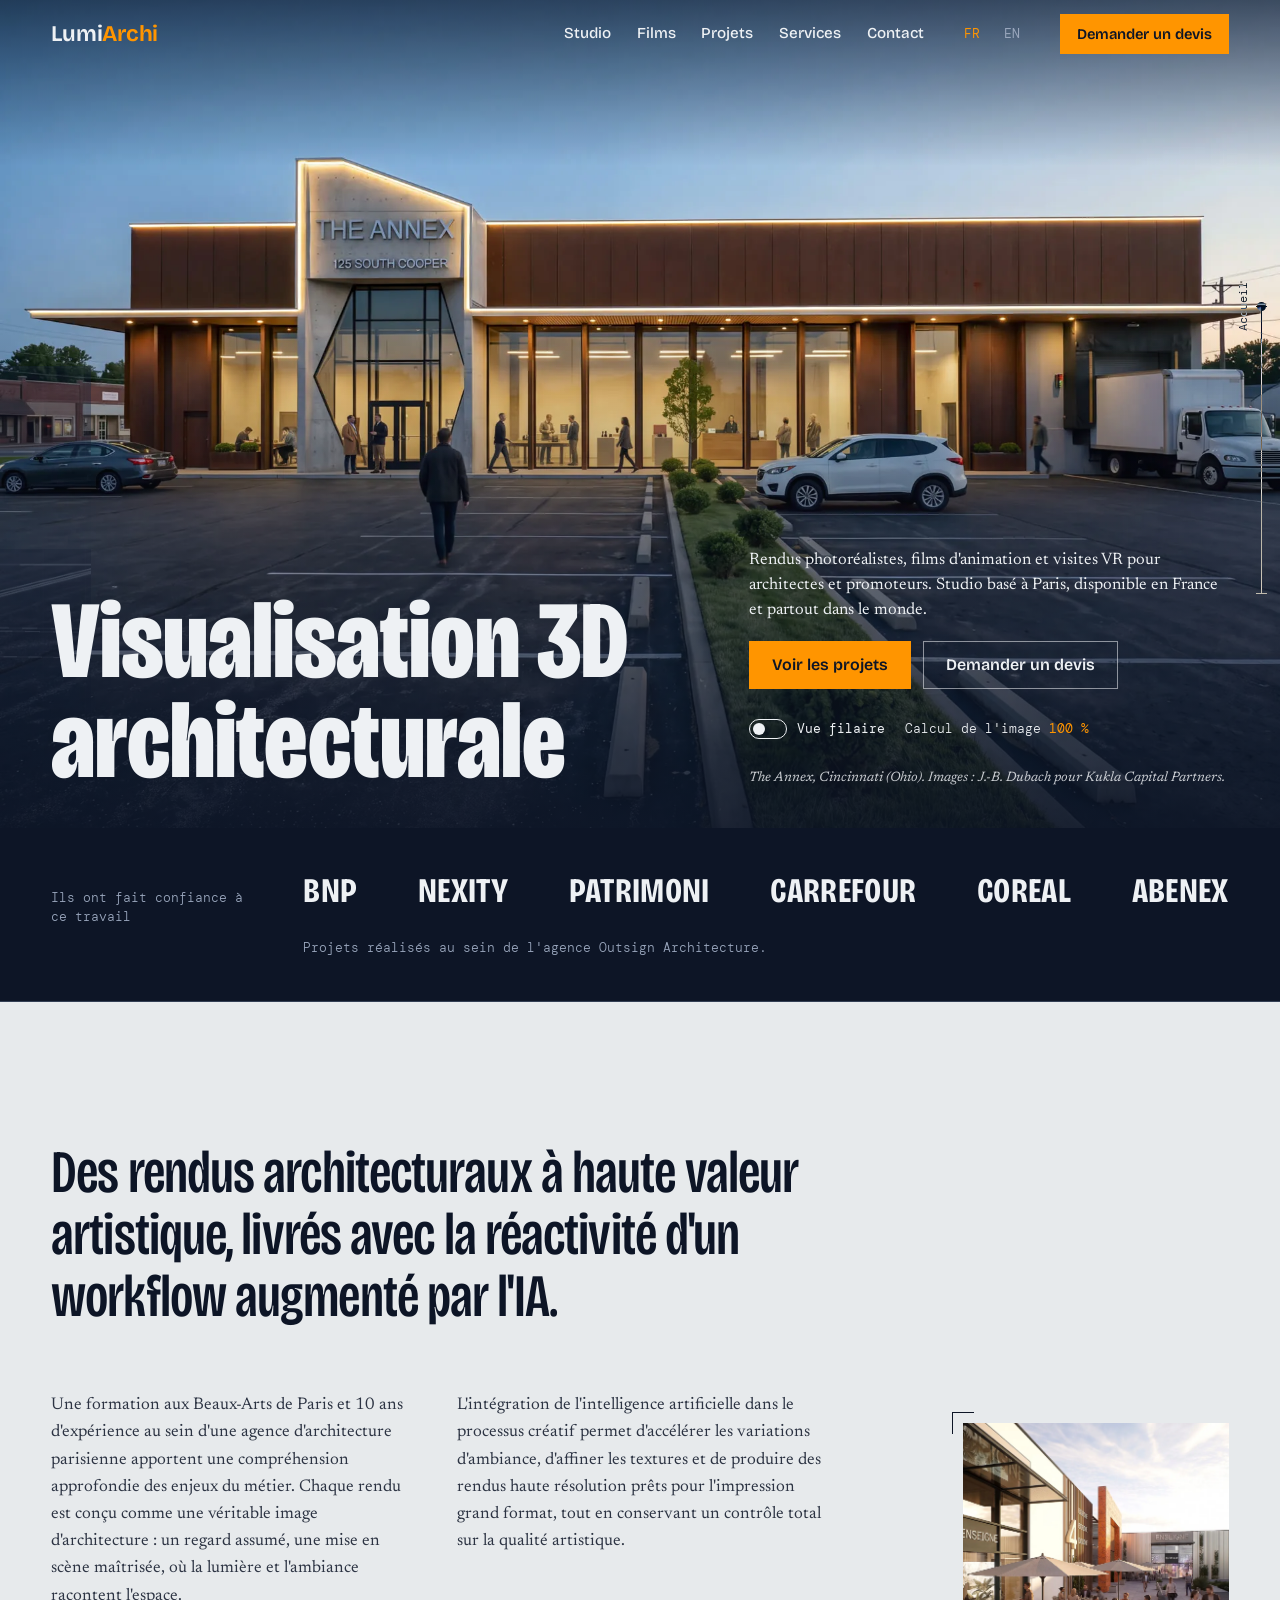
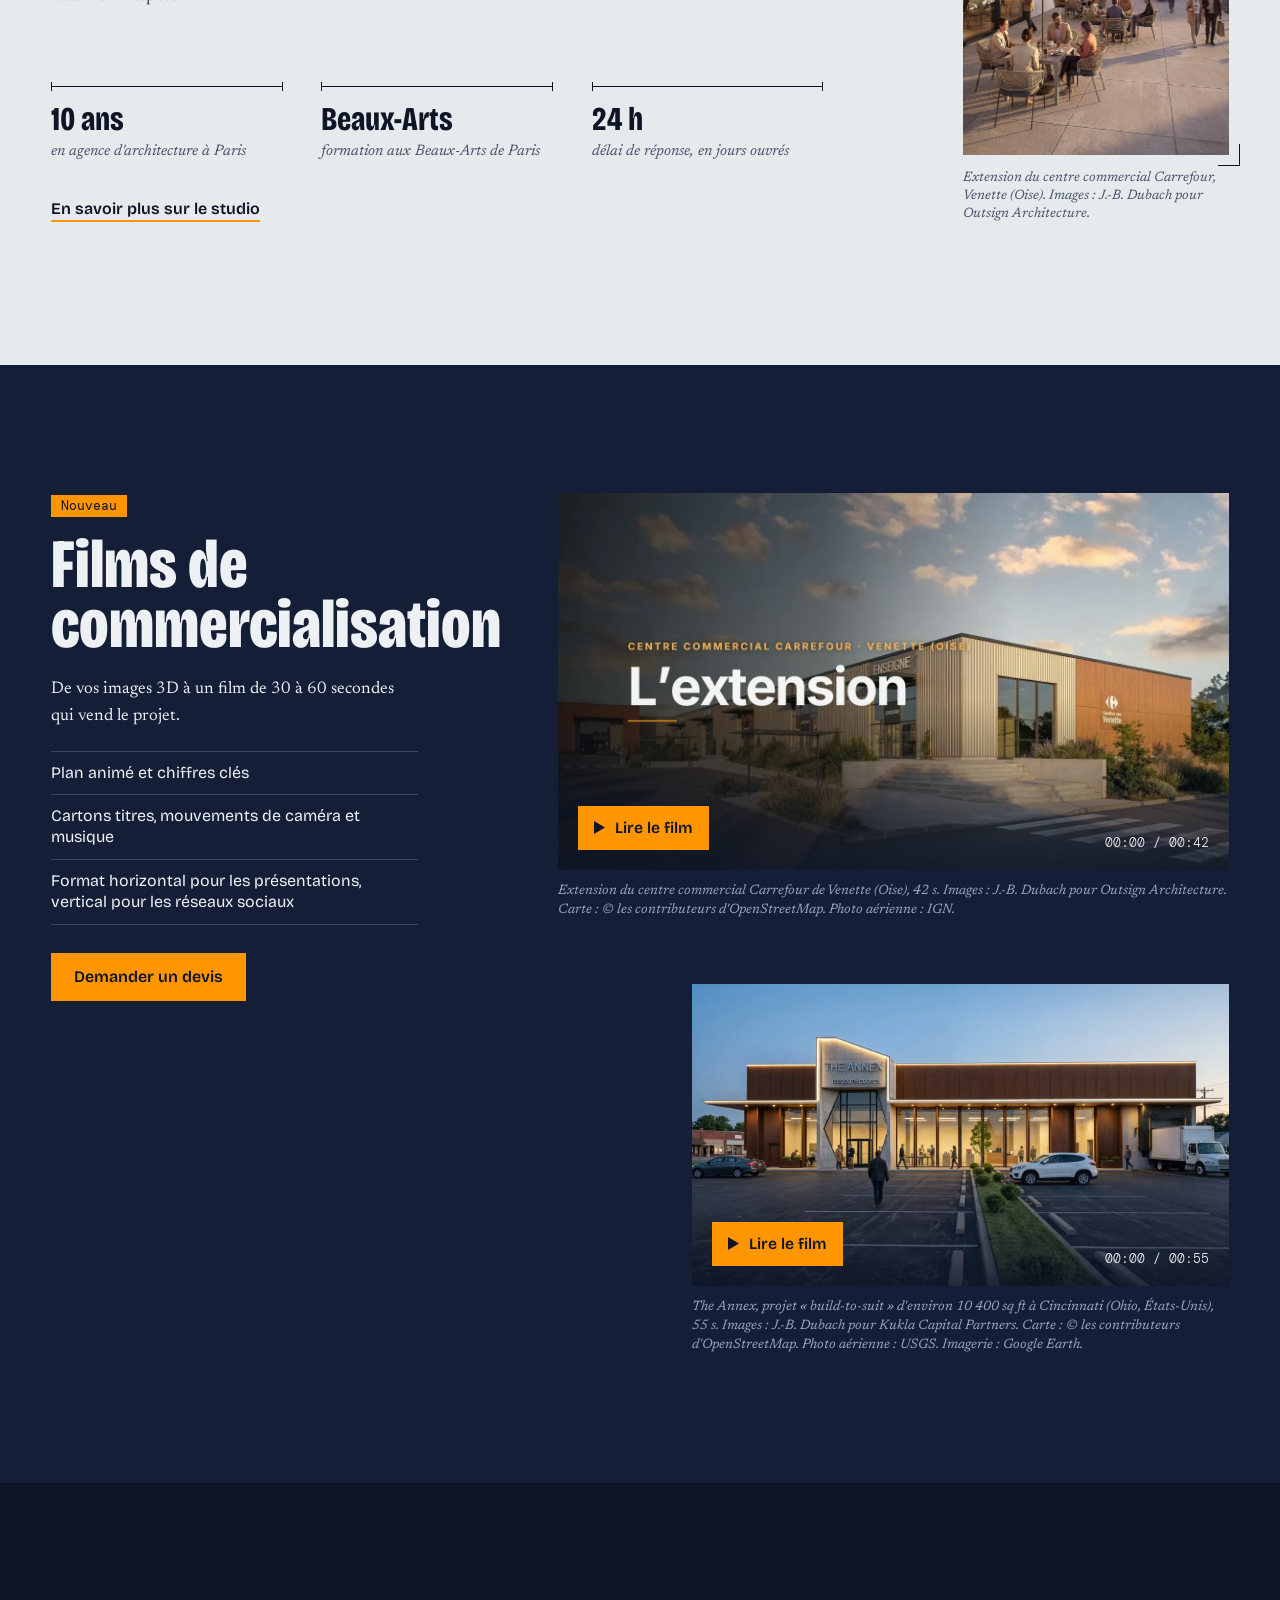
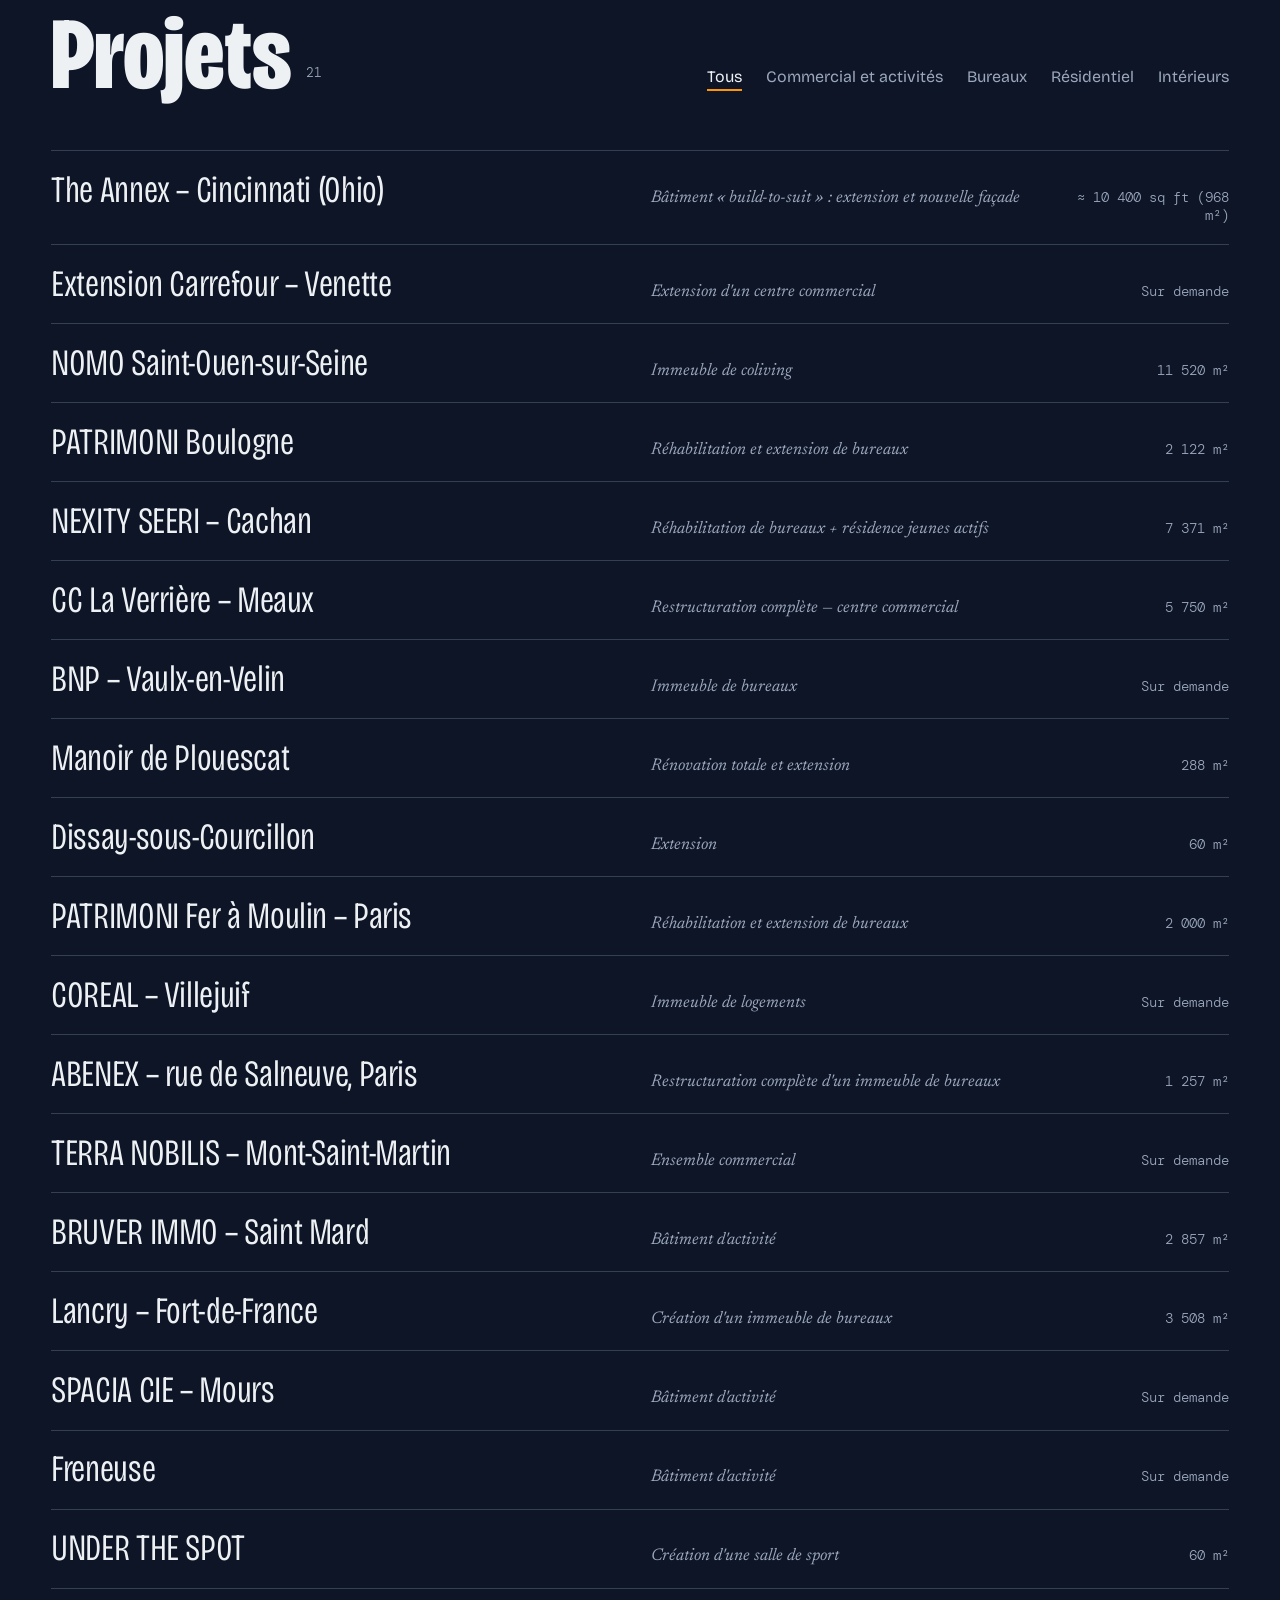
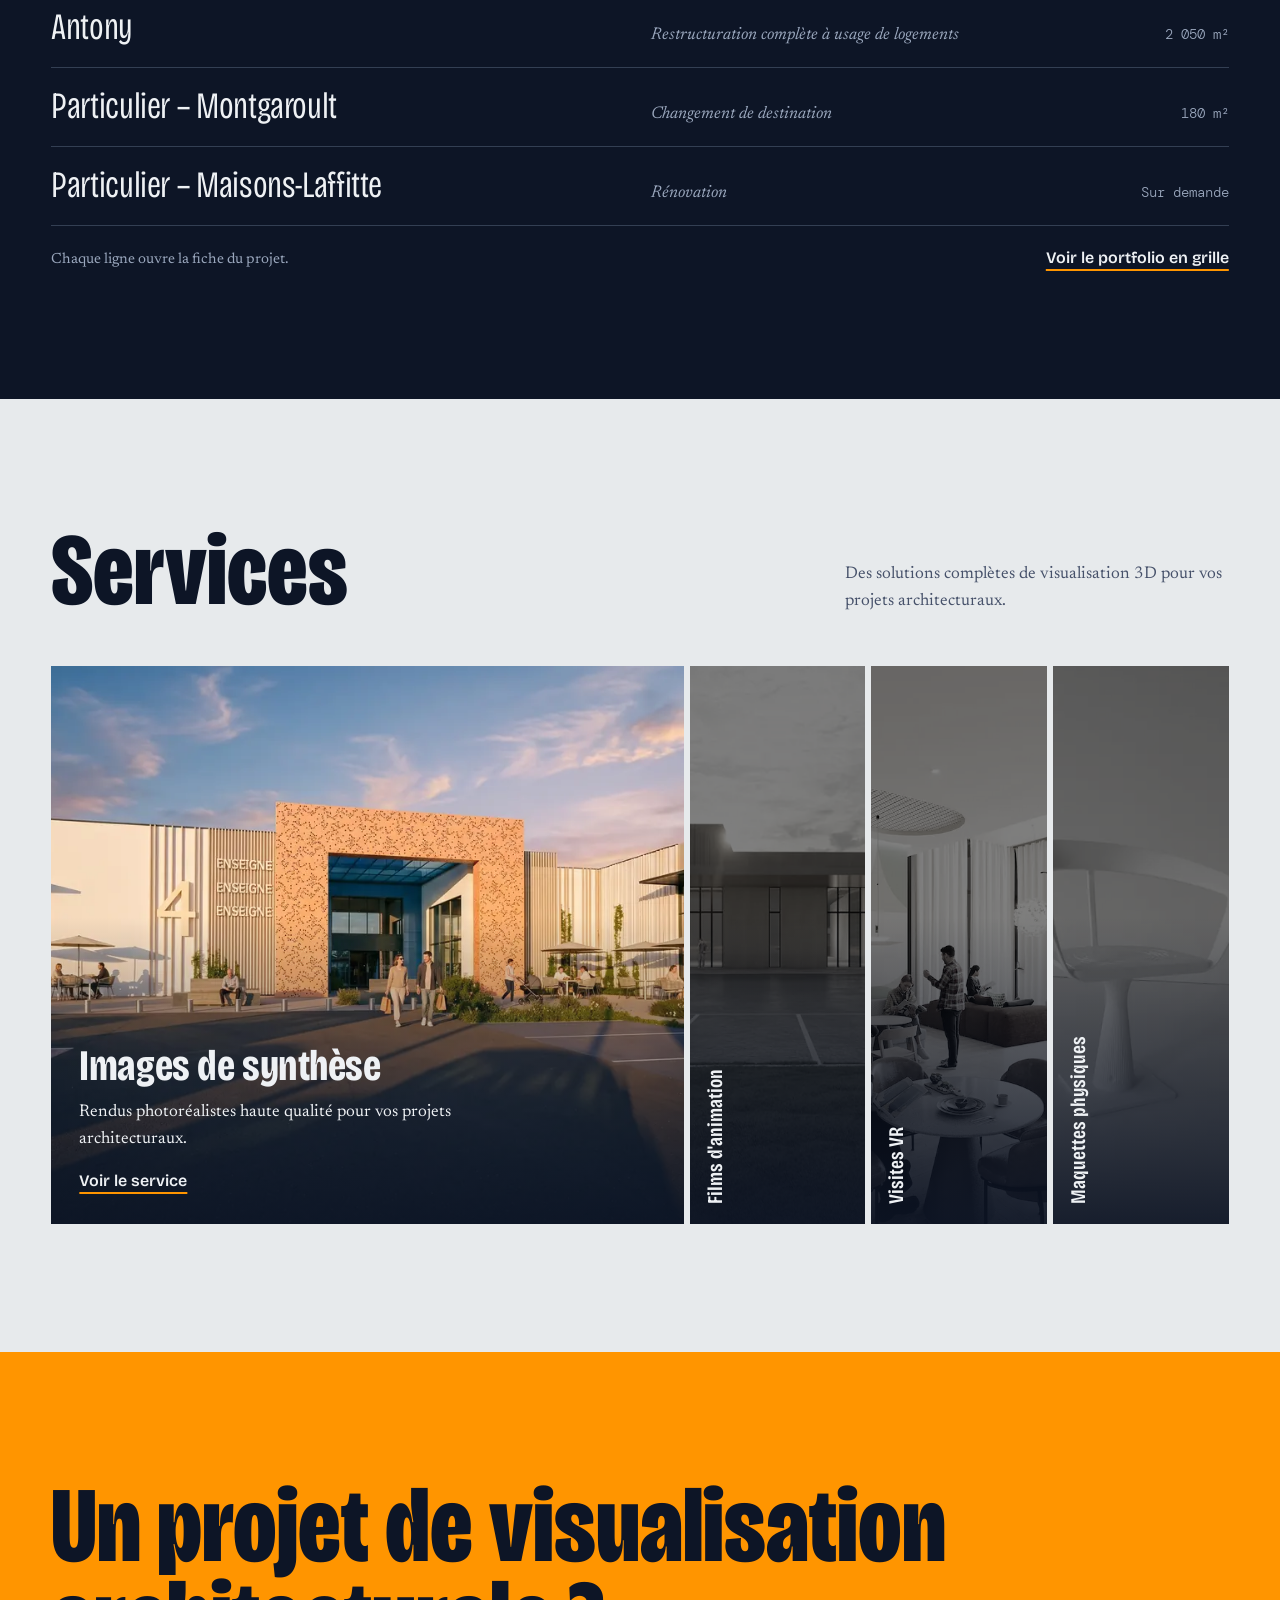
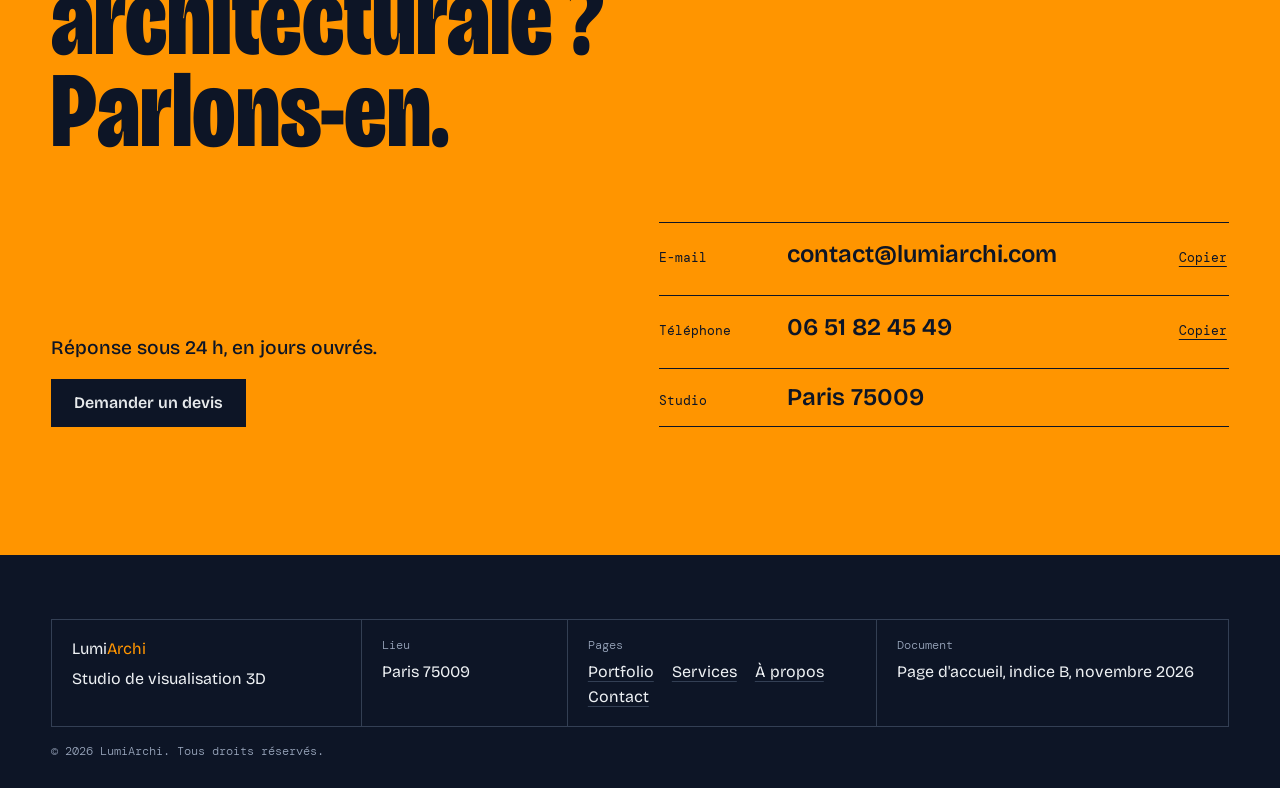
==== commit e181e70a: "Accueil : mire réduite et limitée au bâtiment, films avant projets - La mire filaire est environ tro" ====
--- a/index.html
+++ b/index.html
@@ -338,8 +338,8 @@
     <a class="logo" href="#accueil" aria-label="LumiArchi, accueil">Lumi<span>Archi</span></a>
     <nav class="nav-links" aria-label="Sections">
       <a href="#studio" data-en="Studio">Studio</a>
+      <a href="#films" data-en="Films">Films</a>
       <a href="#projets" data-en="Projects">Projets</a>
-      <a href="#films" data-en="Films">Films</a>
       <a href="#services" data-en="Services">Services</a>
       <a href="#contact" data-en="Contact">Contact</a>
     </nav>
@@ -353,8 +353,8 @@
 </header>
 <nav class="menu wrap" id="menu" aria-label="Menu" hidden>
   <a href="#studio" data-en="Studio">Studio</a>
+  <a href="#films" data-en="Films">Films</a>
   <a href="#projets" data-en="Projects">Projets</a>
-  <a href="#films" data-en="Films">Films</a>
   <a href="#services" data-en="Services">Services</a>
   <a href="#contact" data-en="Contact">Contact</a>
 </nav>
@@ -407,6 +407,48 @@
       <div class="im"><img src="a/portrait.webp" width="1100" height="1366" loading="lazy" alt="Terrasses de l'extension du centre commercial de Venette en fin de journée, clients attablés sous les parasols."></div>
       <figcaption data-en="Extension of the Carrefour shopping centre, Venette (Oise). Renders: J.-B. Dubach for Outsign Architecture.">Extension du centre commercial Carrefour, Venette (Oise). Images : J.-B. Dubach pour Outsign Architecture.</figcaption>
     </figure>
+  </div>
+</section>
+
+<section class="films" id="films" data-rail="Films" data-rail-en="Films">
+  <div class="wrap films-in">
+    <div class="films-txt">
+      <span class="etiq" data-en="New">Nouveau</span>
+      <h2 class="titre" data-en="Real-estate marketing films">Films de commercialisation</h2>
+      <p data-en="From your 3D renders to a 30 to 60-second film that sells the project.">De vos images 3D à un film de 30 à 60 secondes qui vend le projet.</p>
+      <ul>
+        <li data-en="Animated site plan and key figures">Plan animé et chiffres clés</li>
+        <li data-en="Title cards, camera moves and music">Cartons titres, mouvements de caméra et musique</li>
+        <li data-en="Landscape for presentations, vertical for social media">Format horizontal pour les présentations, vertical pour les réseaux sociaux</li>
+      </ul>
+      <a class="btn btn-lum" href="contact.html" data-en="Request a quote">Demander un devis</a>
+    </div>
+    <div class="films-liste">
+      <figure class="film" data-src="a/film-venette.mp4" data-d="42">
+        <div class="film-fr">
+          <img src="a/poster-venette.webp" width="1400" height="788" loading="lazy" alt="Affiche du film : l'extension du centre commercial Carrefour de Venette.">
+          <video muted playsinline preload="none" src="a/film-venette.mp4" tabindex="-1" aria-hidden="true"></video>
+          <button class="film-btn" type="button" aria-label="Lire le film Venette avec le son, 42 secondes" data-en-label="Play the Venette film with sound, 42 seconds">
+            <span class="chip"><svg viewBox="0 0 11 13" aria-hidden="true"><path d="M0 0l11 6.5L0 13z"/></svg><span data-en="Play the film">Lire le film</span></span>
+            <span class="tc">00:00 / 00:42</span>
+          </button>
+          <span class="film-bar"></span>
+        </div>
+        <figcaption data-en="Extension of the Carrefour shopping centre in Venette (Oise, France), 42 s. Renders: J.-B. Dubach for Outsign Architecture. Map: © OpenStreetMap contributors. Aerial photo: IGN.">Extension du centre commercial Carrefour de Venette (Oise), 42 s. Images : J.-B. Dubach pour Outsign Architecture. Carte : © les contributeurs d'OpenStreetMap. Photo aérienne : IGN.</figcaption>
+      </figure>
+      <figure class="film" data-src="a/film-annex.mp4" data-d="55">
+        <div class="film-fr">
+          <img src="a/poster-annex.webp" width="1400" height="788" loading="lazy" alt="Affiche du film : The Annex, Cincinnati, façade au crépuscule.">
+          <video muted playsinline preload="none" src="a/film-annex.mp4" tabindex="-1" aria-hidden="true"></video>
+          <button class="film-btn" type="button" aria-label="Lire le film The Annex avec le son, 55 secondes" data-en-label="Play The Annex film with sound, 55 seconds">
+            <span class="chip"><svg viewBox="0 0 11 13" aria-hidden="true"><path d="M0 0l11 6.5L0 13z"/></svg><span data-en="Play the film">Lire le film</span></span>
+            <span class="tc">00:00 / 00:55</span>
+          </button>
+          <span class="film-bar"></span>
+        </div>
+        <figcaption data-en="The Annex, a build-to-suit project of about 10,400 sq ft in Cincinnati (Ohio, USA), 55 s. Renders: J.-B. Dubach for Kukla Capital Partners. Map: © OpenStreetMap contributors. Aerial photo: USGS. Imagery: Google Earth.">The Annex, projet « build-to-suit » d'environ 10 400 sq ft à Cincinnati (Ohio, États-Unis), 55 s. Images : J.-B. Dubach pour Kukla Capital Partners. Carte : © les contributeurs d'OpenStreetMap. Photo aérienne : USGS. Imagerie : Google Earth.</figcaption>
+      </figure>
+    </div>
   </div>
 </section>
 
@@ -448,48 +490,6 @@
     <div class="plist-pied">
       <p data-en="Each line opens the project page.">Chaque ligne ouvre la fiche du projet.</p>
       <a class="lien" href="portfolio.html" data-en="See the portfolio as a grid">Voir le portfolio en grille</a>
-    </div>
-  </div>
-</section>
-
-<section class="films" id="films" data-rail="Films" data-rail-en="Films">
-  <div class="wrap films-in">
-    <div class="films-txt">
-      <span class="etiq" data-en="New">Nouveau</span>
-      <h2 class="titre" data-en="Real-estate marketing films">Films de commercialisation</h2>
-      <p data-en="From your 3D renders to a 30 to 60-second film that sells the project.">De vos images 3D à un film de 30 à 60 secondes qui vend le projet.</p>
-      <ul>
-        <li data-en="Animated site plan and key figures">Plan animé et chiffres clés</li>
-        <li data-en="Title cards, camera moves and music">Cartons titres, mouvements de caméra et musique</li>
-        <li data-en="Landscape for presentations, vertical for social media">Format horizontal pour les présentations, vertical pour les réseaux sociaux</li>
-      </ul>
-      <a class="btn btn-lum" href="contact.html" data-en="Request a quote">Demander un devis</a>
-    </div>
-    <div class="films-liste">
-      <figure class="film" data-src="a/film-venette.mp4" data-d="42">
-        <div class="film-fr">
-          <img src="a/poster-venette.webp" width="1400" height="788" loading="lazy" alt="Affiche du film : l'extension du centre commercial Carrefour de Venette.">
-          <video muted playsinline preload="none" src="a/film-venette.mp4" tabindex="-1" aria-hidden="true"></video>
-          <button class="film-btn" type="button" aria-label="Lire le film Venette avec le son, 42 secondes" data-en-label="Play the Venette film with sound, 42 seconds">
-            <span class="chip"><svg viewBox="0 0 11 13" aria-hidden="true"><path d="M0 0l11 6.5L0 13z"/></svg><span data-en="Play the film">Lire le film</span></span>
-            <span class="tc">00:00 / 00:42</span>
-          </button>
-          <span class="film-bar"></span>
-        </div>
-        <figcaption data-en="Extension of the Carrefour shopping centre in Venette (Oise, France), 42 s. Renders: J.-B. Dubach for Outsign Architecture. Map: © OpenStreetMap contributors. Aerial photo: IGN.">Extension du centre commercial Carrefour de Venette (Oise), 42 s. Images : J.-B. Dubach pour Outsign Architecture. Carte : © les contributeurs d'OpenStreetMap. Photo aérienne : IGN.</figcaption>
-      </figure>
-      <figure class="film" data-src="a/film-annex.mp4" data-d="55">
-        <div class="film-fr">
-          <img src="a/poster-annex.webp" width="1400" height="788" loading="lazy" alt="Affiche du film : The Annex, Cincinnati, façade au crépuscule.">
-          <video muted playsinline preload="none" src="a/film-annex.mp4" tabindex="-1" aria-hidden="true"></video>
-          <button class="film-btn" type="button" aria-label="Lire le film The Annex avec le son, 55 secondes" data-en-label="Play The Annex film with sound, 55 seconds">
-            <span class="chip"><svg viewBox="0 0 11 13" aria-hidden="true"><path d="M0 0l11 6.5L0 13z"/></svg><span data-en="Play the film">Lire le film</span></span>
-            <span class="tc">00:00 / 00:55</span>
-          </button>
-          <span class="film-bar"></span>
-        </div>
-        <figcaption data-en="The Annex, a build-to-suit project of about 10,400 sq ft in Cincinnati (Ohio, USA), 55 s. Renders: J.-B. Dubach for Kukla Capital Partners. Map: © OpenStreetMap contributors. Aerial photo: USGS. Imagery: Google Earth.">The Annex, projet « build-to-suit » d'environ 10 400 sq ft à Cincinnati (Ohio, États-Unis), 55 s. Images : J.-B. Dubach pour Kukla Capital Partners. Carte : © les contributeurs d'OpenStreetMap. Photo aérienne : USGS. Imagerie : Google Earth.</figcaption>
-      </figure>
     </div>
   </div>
 </section>
@@ -661,7 +661,10 @@
 const hero=$('.hero'), cv=$('.hero-fx'), himg=$('.hero-img'), ctx=cv.getContext('2d');
 const hudS=$('#hudS'), hudP=$('#hudP'), hudH=$('#hudH'), filT=$('#filT');
 const fil=new Image(); let filOK=false;
-const POS=[.5,.55];                     /* doit suivre object-position de .hero-img */
+const POS=[.5,.55];
+/* contour du bâtiment dans l'image (x, y de 0 à 1) : le filaire ne s'ouvre qu'à l'intérieur */
+const BAT=[[.019,.377],[.019,.383],[.097,.407],[.097,.573],[.940,.573],[.940,.395],[.987,.382],[.987,.371],[.941,.371],[.941,.270],[.380,.274],[.370,.253],[.270,.202],[.229,.202],[.229,.278],[.099,.278],[.099,.375]];
+let bat=[], bb={x:0,y:0,w:1,h:1};                     /* doit suivre object-position de .hero-img */
 let W=0,H=0, cov={x:0,y:0,w:0,h:0}, cells=[], frange=80;
 let phase='attente', t0=0, tiles=[], total=1500, raf=0, visible=true, veille=0, tenu=0;
 const lens={x:0,y:0,tx:0,ty:0,p:0,tp:0}; let full=0, fullT=0, hover=false, seeded=false;
@@ -673,9 +676,12 @@
   ctx.setTransform(dpr,0,0,dpr,0,0);
   const iw=fil.naturalWidth||1920, ih=fil.naturalHeight||1288, s=Math.max(W/iw,H/ih);
   cov.w=iw*s; cov.h=ih*s; cov.x=(W-cov.w)*POS[0]; cov.y=(H-cov.h)*POS[1];
-  if(!seeded){ lens.x=lens.tx=W*.66; lens.y=lens.ty=H*.34; seeded=true; }
+  bat=BAT.map(p=>[cov.x+p[0]*cov.w,cov.y+p[1]*cov.h]);
+  const xs=bat.map(p=>p[0]), ys=bat.map(p=>p[1]), bx0=Math.max(0,Math.min.apply(null,xs)), bx1=Math.min(W,Math.max.apply(null,xs));
+  bb={x:bx0,w:bx1-bx0,y:Math.min.apply(null,ys),h:Math.max.apply(null,ys)-Math.min.apply(null,ys)};
+  if(!seeded){ lens.x=lens.tx=bb.x+bb.w*.6; lens.y=lens.ty=bb.y+bb.h*.5; seeded=true; }
   /* trame de croisillons : losanges en quinconce, qui pavent tout le hero */
-  const cs=clamp(W/30,22,52), bas=H*(W<760?.5:.68); cells=[]; frange=cs*2;
+  const cs=clamp(W/48,13,28), bas=H*(W<760?.5:.68); cells=[]; frange=cs*1.5;
   for(let j=-1;j*cs/2<H+cs;j++) for(let i=-1;i*cs<W+cs;i++){
     const y=j*cs/2;   /* z : la trame s'efface sous le menu et avant le titre */
     cells.push({x:i*cs+(j&1?cs/2:0),y:y,a:cs/2,o:0,z:clamp((y-64)/48,0,1)*clamp((bas-y)/(H*.1),0,1)});
@@ -732,8 +738,8 @@
   full+=(fullT-full)*.12; if(Math.abs(fullT-full)<.0015) full=fullT;
   const guided=hover&&fine;
   const pose=now<tenu, auto=!guided&&!reduce&&!pose&&(fine||now<veille);
-  if(auto){ const a=now/1000, n=W<760;
-    lens.tx=W*((n?.6:.64)+.2*Math.sin(a*.31)); lens.ty=H*((n?.2:.3)+(n?.05:.1)*Math.sin(a*.43+1)); }
+  if(auto){ const a=now/1000;   /* seule, la mire se promène sur la façade */
+    lens.tx=bb.x+bb.w*(.5+.4*Math.sin(a*.31)); lens.ty=bb.y+bb.h*(.55+.22*Math.sin(a*.43+1)); }
   lens.tp=(fullT>.5||(reduce&&!guided)||(!guided&&!auto&&!pose))?0:1;
   const k=(guided||pose)?.2:.045;
   lens.x+=(lens.tx-lens.x)*k; lens.y+=(lens.ty-lens.y)*k; lens.p+=(lens.tp-lens.p)*.09;
@@ -746,8 +752,10 @@
   let vivant=false;
   if(full<.998){
     /* cœur ouvert en plein sur le filaire, croisillons seulement sur une frange de deux mailles */
-    const R=clamp(Math.min(W,H)*.3,110,250);
-    ctx.save(); ctx.beginPath();
+    const R=clamp(Math.min(W,H)*.1,40,84);
+    ctx.save();
+    ctx.beginPath(); bat.forEach((p,i)=>i?ctx.lineTo(p[0],p[1]):ctx.moveTo(p[0],p[1])); ctx.closePath(); ctx.clip();
+    ctx.beginPath();
     for(const c of cells){
       const t=lens.p*c.z*clamp((R+frange-Math.hypot(c.x-lens.x,c.y-lens.y))/frange,0,1);
       c.o=t>c.o?c.o+(t-c.o)*.22:Math.max(t,c.o-.022);
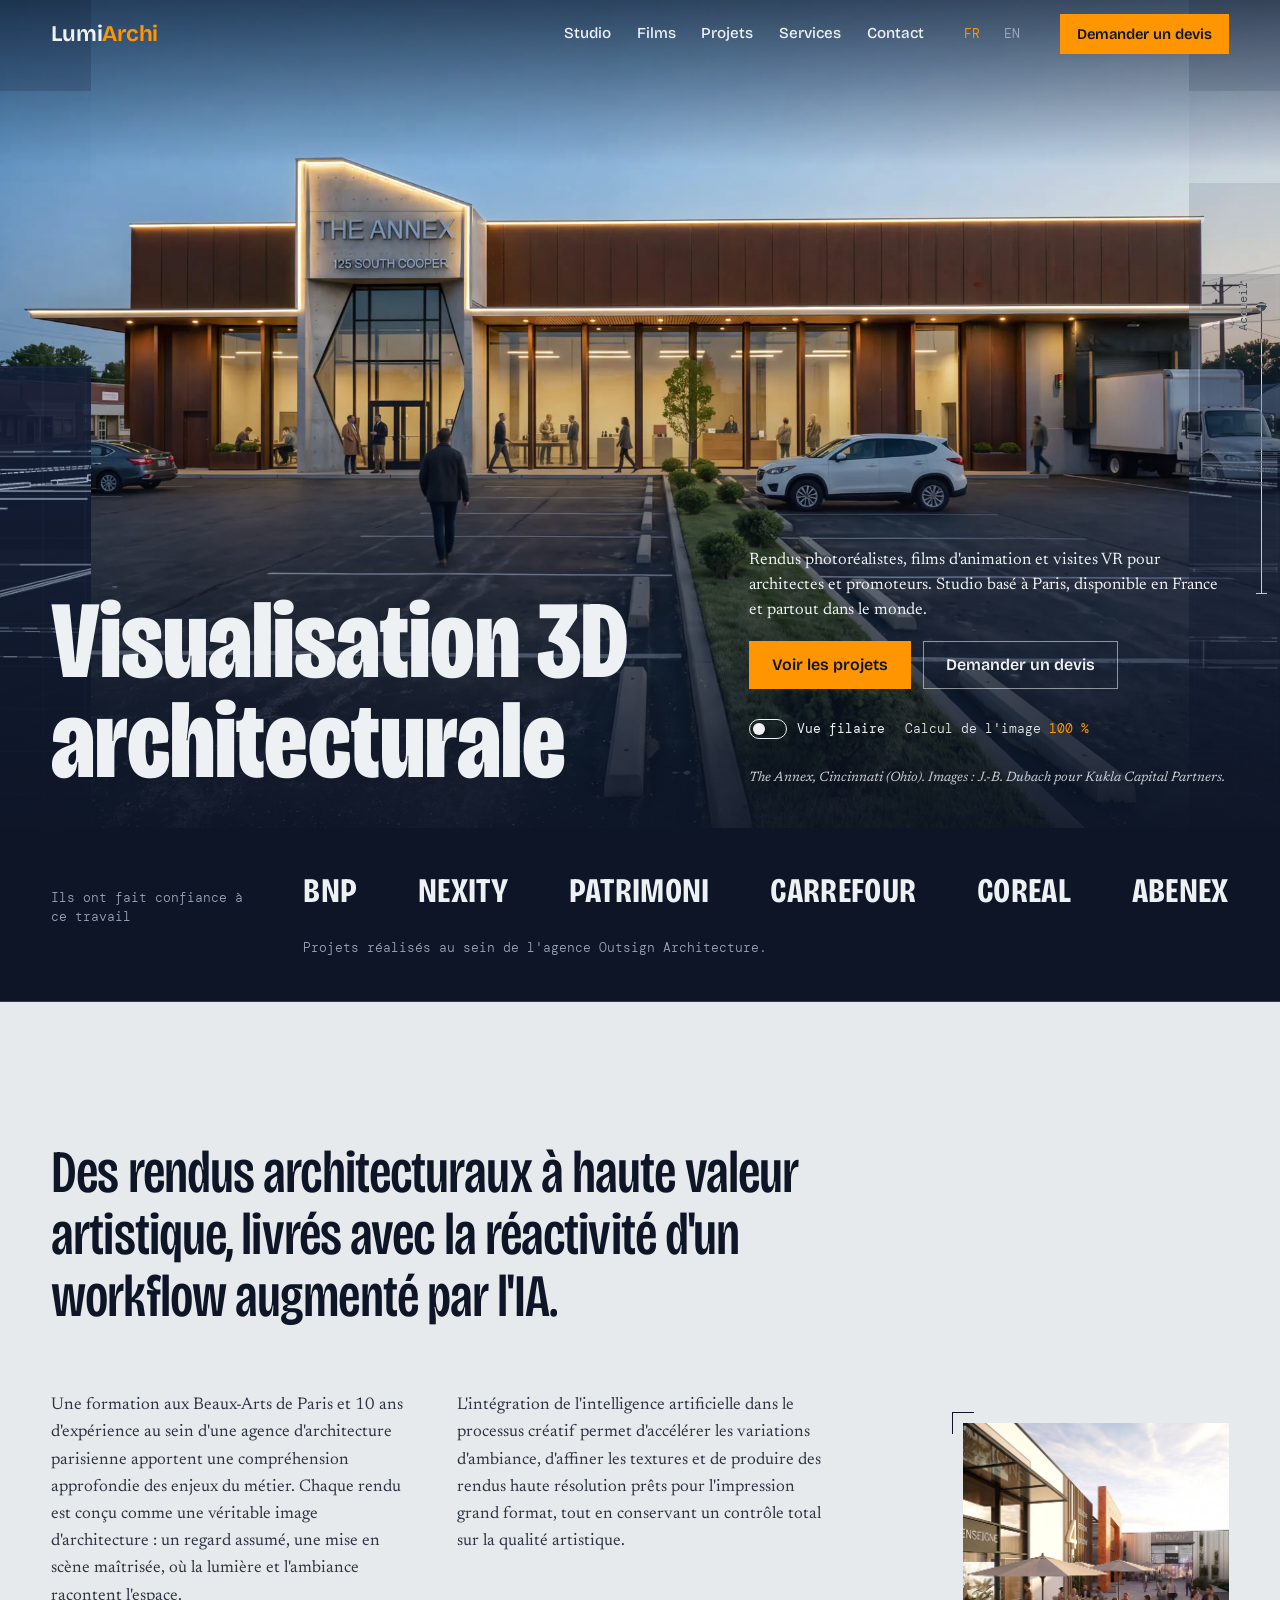
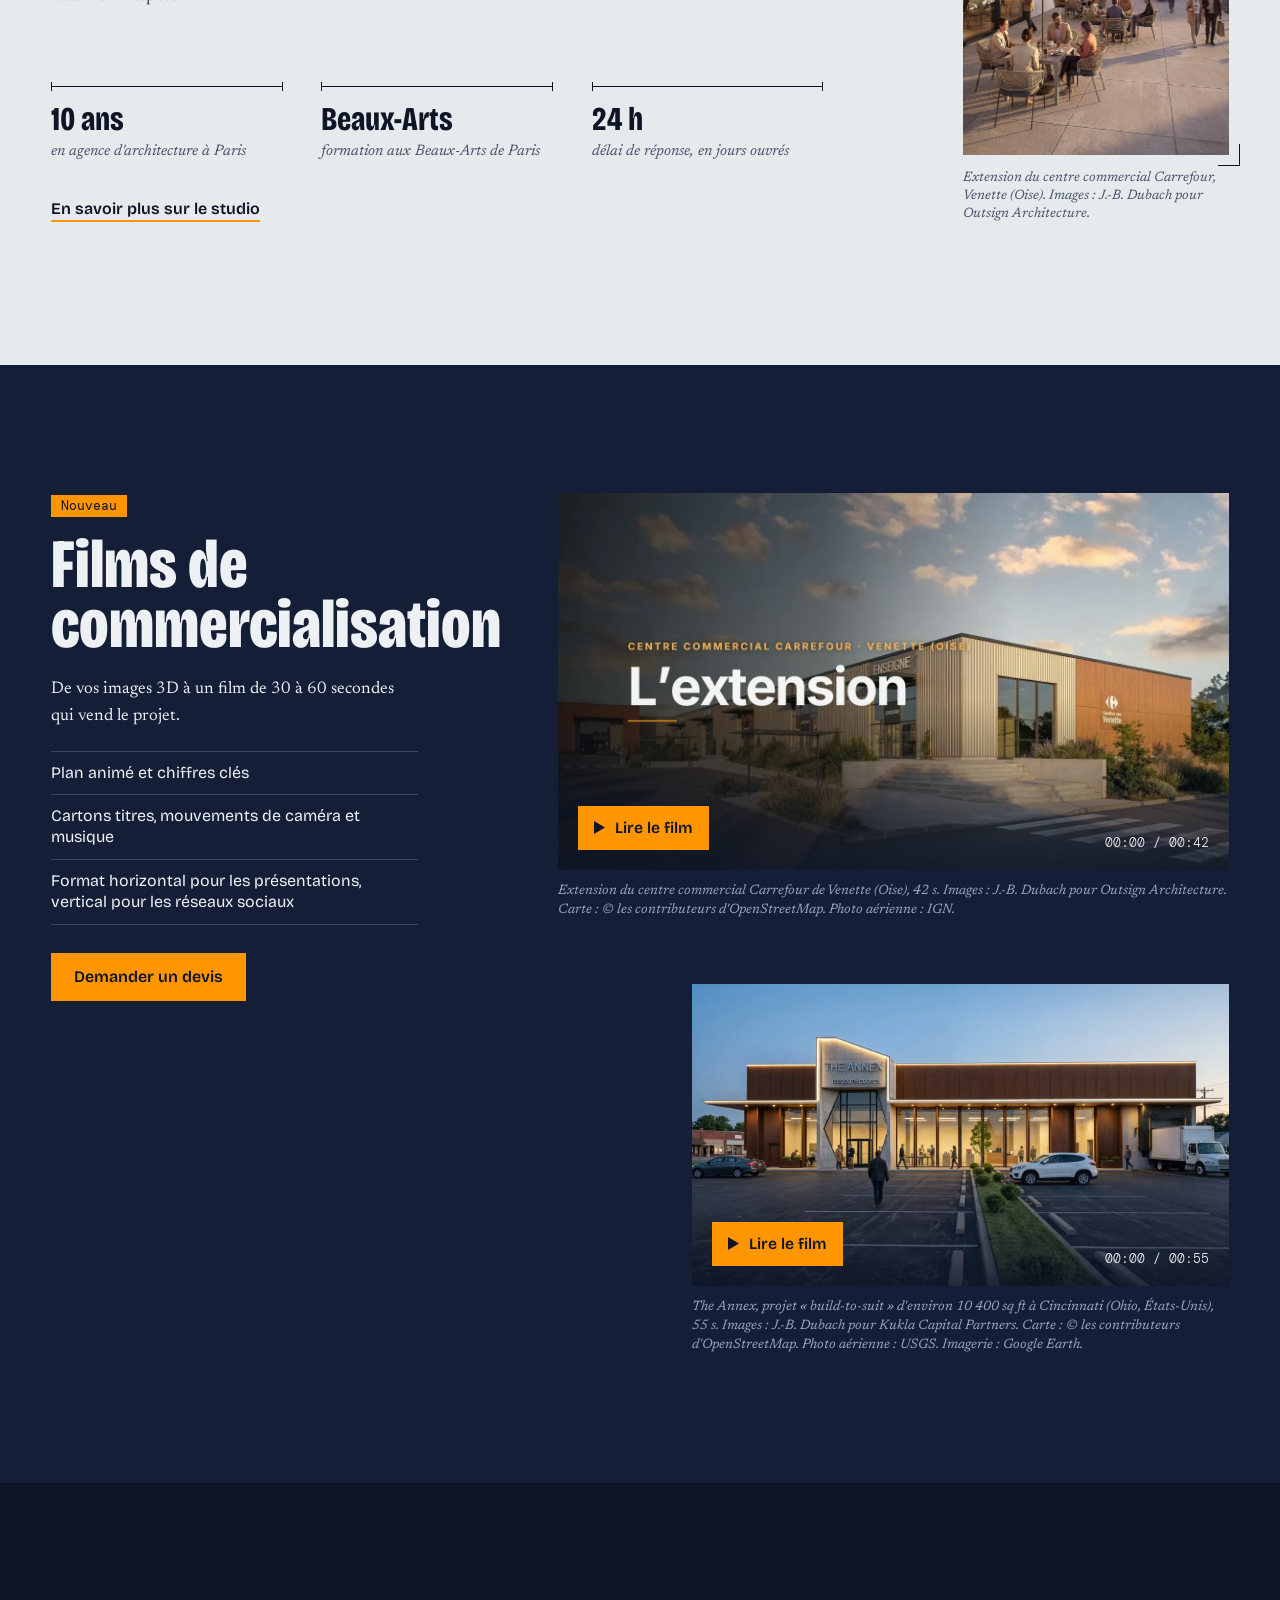
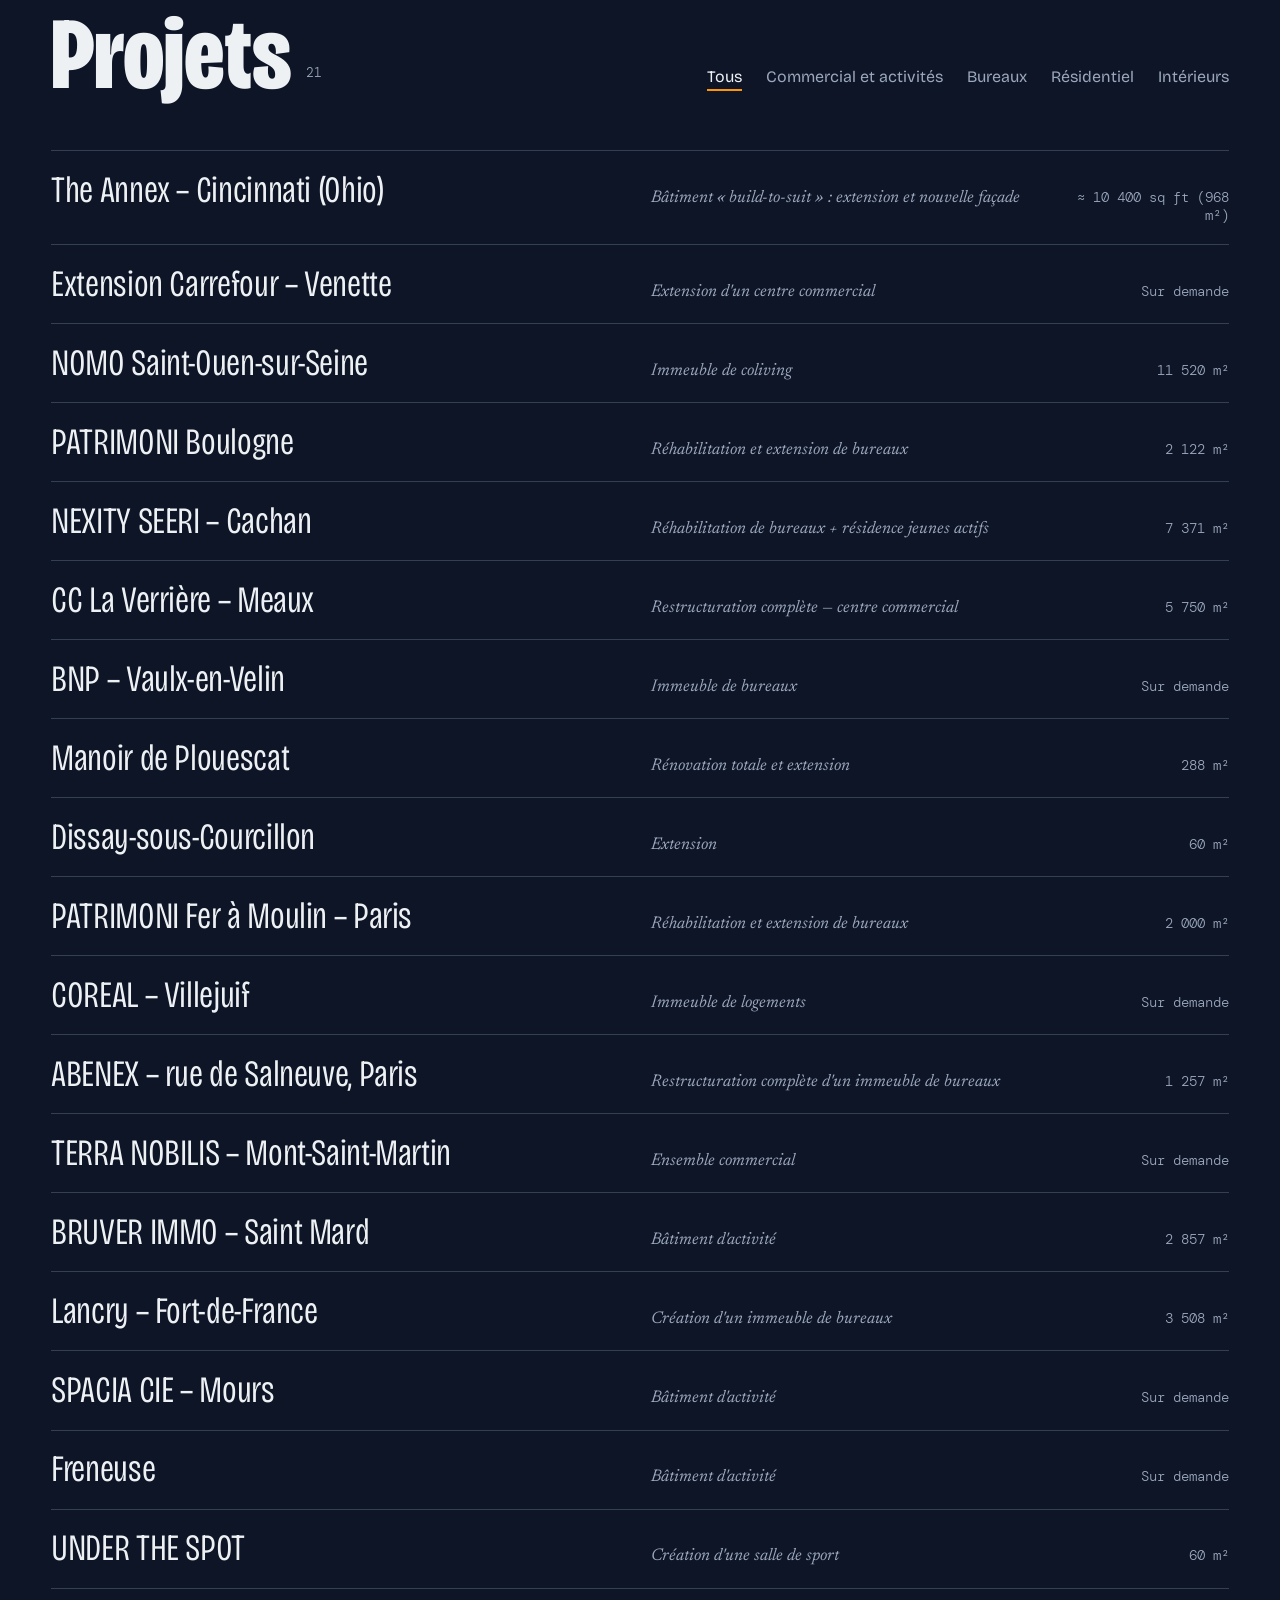
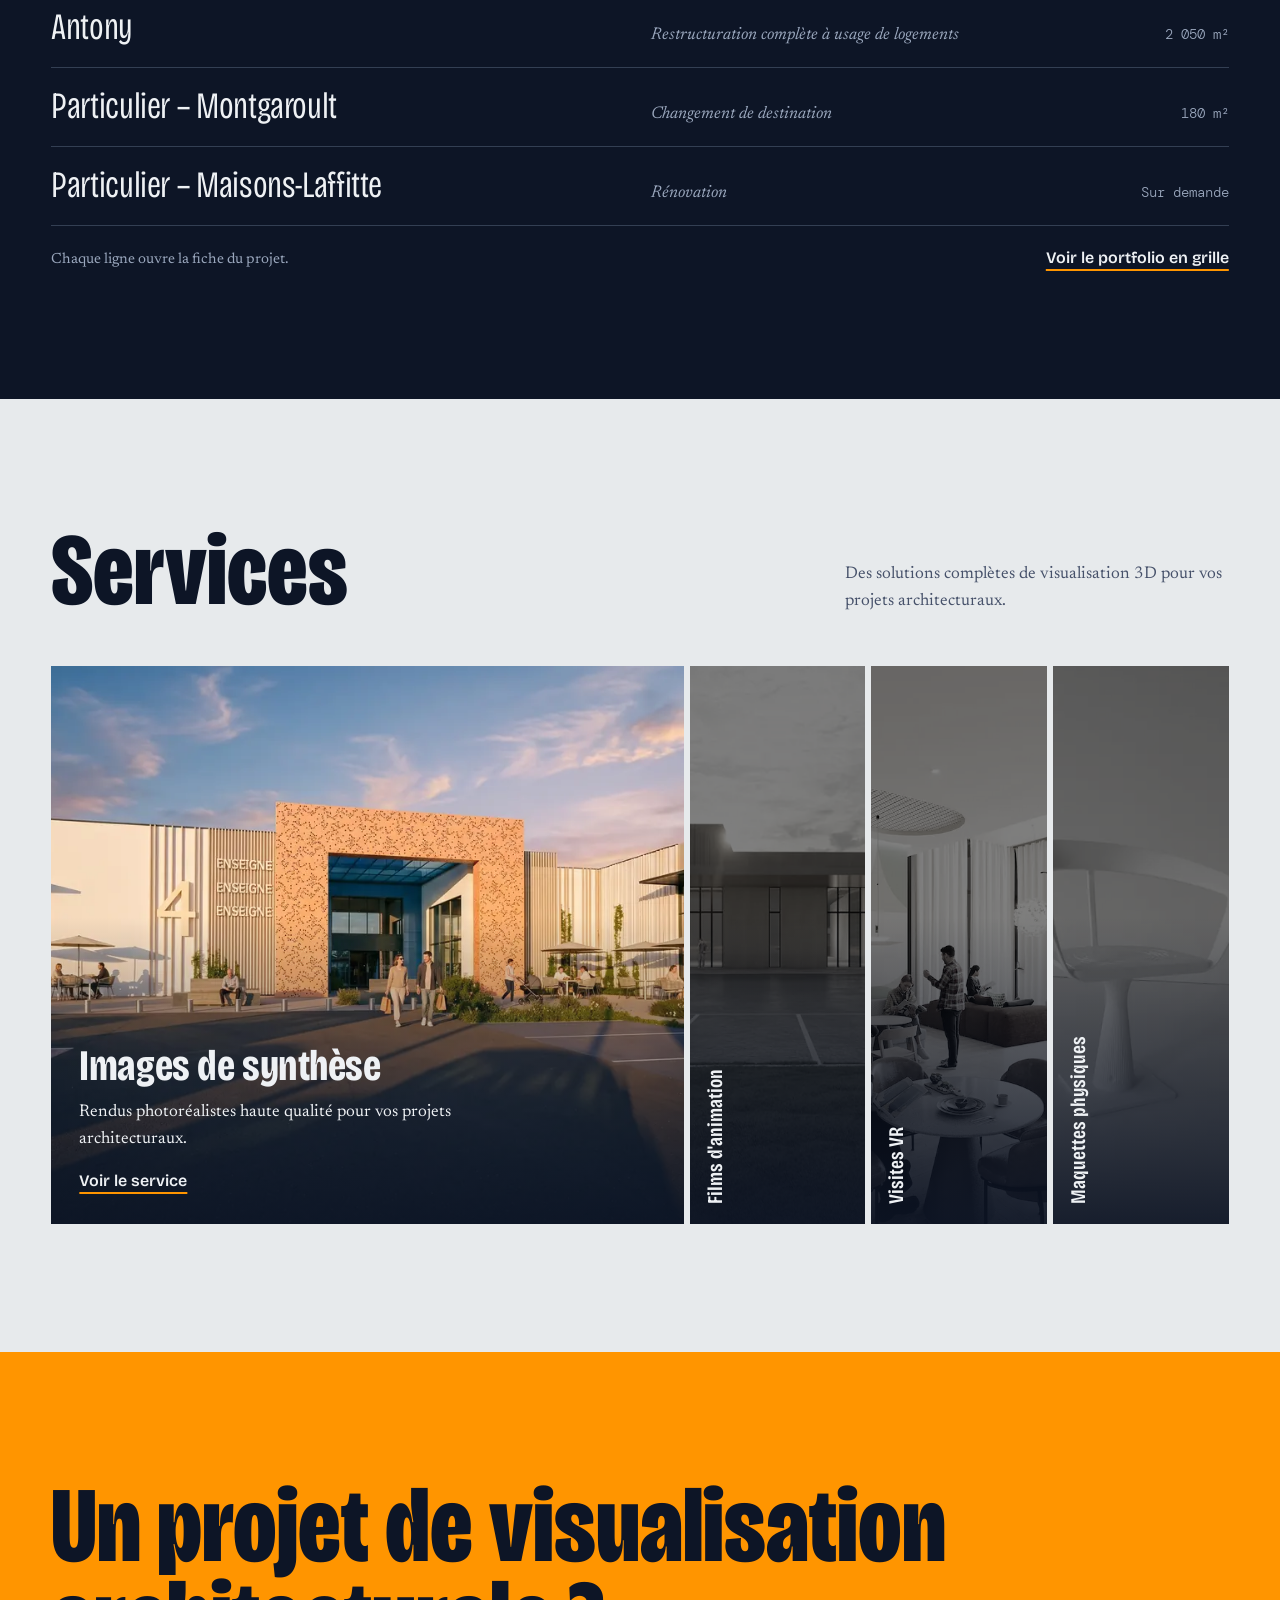
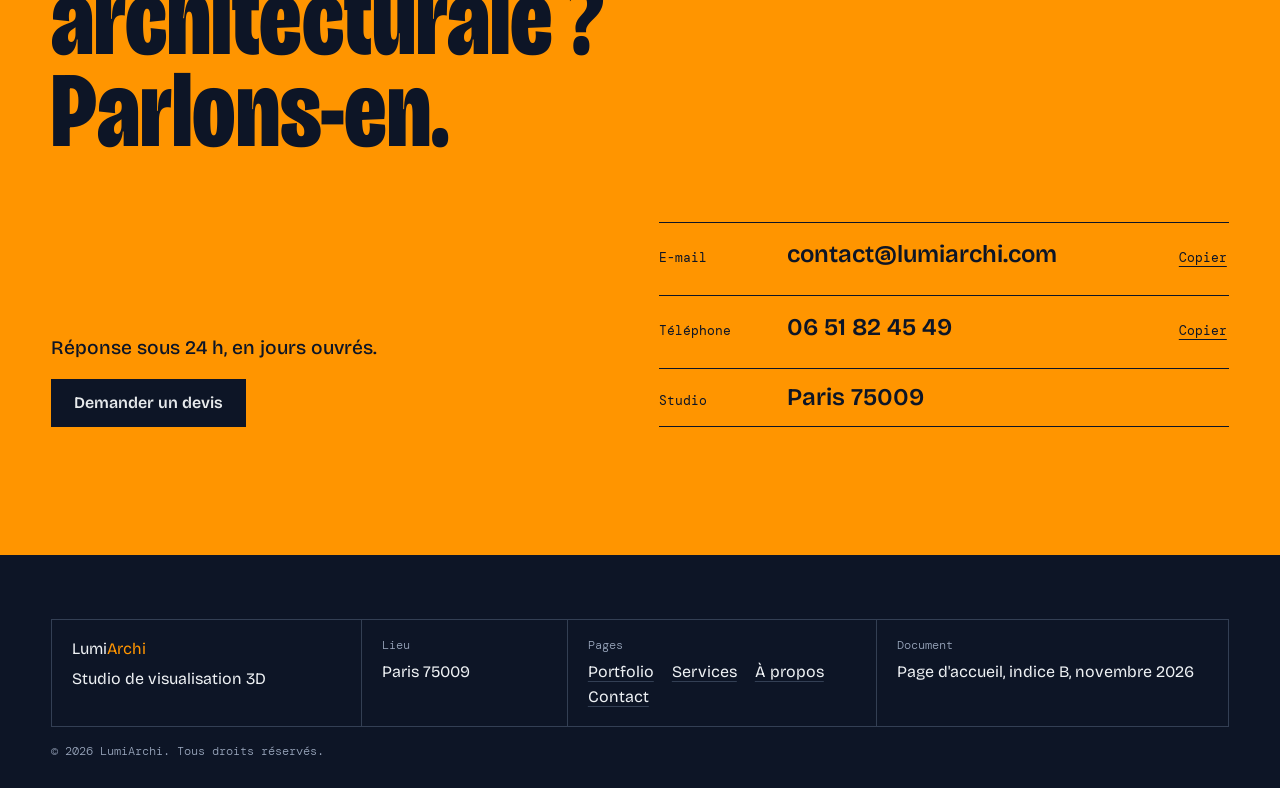
==== commit 570f80cc: "Accueil sur téléphone : même liste de projets et mêmes volets que sur ordinateur - Projets : la list" ====
--- a/index.html
+++ b/index.html
@@ -215,13 +215,16 @@
 .peek .clip{aspect-ratio:3/2;overflow:hidden;background:var(--nuit-2);clip-path:inset(0 100% 0 0);transition:clip-path .45s var(--ease)}
 .peek.on .clip{clip-path:inset(0)}
 .peek img{width:100%;height:100%;object-fit:cover}
+/* téléphone et tactile : même liste que sur ordinateur ; l'image du projet au milieu de l'écran s'affiche en bas, à la place du survol */
 @media (max-width:820px),(hover:none){
-  .prow a{grid-template-columns:104px minmax(0,1fr);align-items:start;column-gap:16px;row-gap:2px}
-  .prow .th{display:block;grid-row:1/span 3;width:104px;height:70px;object-fit:cover}
-  .prow .t,.prow .p,.prow .s{grid-column:2}
-  .prow .s{text-align:left}
+  .prow a{grid-template-columns:minmax(0,1fr) auto;column-gap:16px;row-gap:2px}
+  .prow .t{grid-column:1/-1}
   .prow .p{font-size:.95rem}
-  .peek{display:none}
+  .prow.vu a{padding-left:28px}
+  .prow.vu a::before{transform:scaleX(1)}
+  .prow.vu .t{font-weight:700}
+  .plist.suit .prow:not(.vu) a{opacity:.42}
+  .peek{left:auto;top:auto;right:12px;bottom:calc(12px + env(safe-area-inset-bottom,0px));width:min(62vw,320px);transform:none!important}
 }
 
 /* ---------- Films ---------- */
@@ -276,16 +279,14 @@
 .volet-corps p{margin:10px 0 16px;max-width:26rem}
 .volet-corps a{pointer-events:auto;font:600 1rem/1.2 var(--f-titre);text-decoration:underline;text-decoration-thickness:2px;text-underline-offset:6px;text-decoration-color:var(--lumiere)}
 .volet-corps a:hover{color:var(--lumiere)}
+/* téléphone : les mêmes volets, empilés ; on touche un volet pour l'ouvrir */
 @media (max-width:900px){
-  .volets{display:grid;grid-template-columns:repeat(2,minmax(0,1fr));gap:36px 20px;height:auto}
-  .volet,.volet.on{flex:none;overflow:visible;background:none;color:var(--encre)}
-  .volet>img,.volet.on>img{position:static;height:auto;aspect-ratio:3/2;filter:none;transform:none}
-  .volet::after,.volet-hit,.volet-v{display:none}
-  .volet-corps,.volet.on .volet-corps{position:static;width:auto;padding:14px 0 0;opacity:1;visibility:visible;transform:none;transition:none;pointer-events:auto}
-  .volet-corps p{color:var(--encre-2)}
-  .volet-corps a:hover{color:inherit;text-decoration-color:currentColor}
-}
-@media (max-width:560px){.volets{grid-template-columns:minmax(0,1fr)}}
+  .volets{flex-direction:column;height:auto}
+  .volet{flex:none;height:64px;transition:height .7s var(--ease)}
+  .volet.on{height:clamp(340px,96vw,520px)}
+  .volet-v{left:16px;right:16px;top:50%;bottom:auto;writing-mode:horizontal-tb;transform:translateY(-50%)}
+  .volet-corps{width:100%}
+}
 
 /* ---------- Contact ---------- */
 .contact{background:var(--lumiere);color:var(--encre);padding-block:clamp(72px,10vw,150px)}
@@ -736,7 +737,7 @@
   }
   /* repos : la loupe suit la souris, ou se promène seule */
   full+=(fullT-full)*.12; if(Math.abs(fullT-full)<.0015) full=fullT;
-  const guided=hover&&fine;
+  const guided=hover;
   const pose=now<tenu, auto=!guided&&!reduce&&!pose&&(fine||now<veille);
   if(auto){ const a=now/1000;   /* seule, la mire se promène sur la façade */
     lens.tx=bb.x+bb.w*(.5+.4*Math.sin(a*.31)); lens.ty=bb.y+bb.h*(.55+.22*Math.sin(a*.43+1)); }
@@ -856,7 +857,22 @@
     const r=a.getBoundingClientRect(); place(r.right-peek.offsetWidth-120,r.top+r.height/2); show(a); });
   a.addEventListener('blur',hide);
 });
-addEventListener('scroll',()=>{ if(pOn&&!fine) hide(); },{passive:true});
+/* sans souris : le projet qui passe au milieu de l'écran prend la place du survol */
+let suivi=0;
+function suivre(){
+  suivi=0;
+  const y=window.innerHeight*.42, r=plist.getBoundingClientRect();
+  let best=null, bd=1e9;
+  if(r.top<y&&r.bottom>y) rows.forEach(li=>{
+    if(li.classList.contains('off')) return;
+    const b=li.getBoundingClientRect(), dd=Math.abs((b.top+b.bottom)/2-y);
+    if(dd<bd){ bd=dd; best=li; }
+  });
+  rows.forEach(li=>li.classList.toggle('vu',li===best));
+  plist.classList.toggle('suit',!!best);
+  if(best) show($('a',best)); else hide();
+}
+if(!fine) addEventListener('scroll',()=>{ if(!suivi) suivi=requestAnimationFrame(suivre); },{passive:true});
 if('IntersectionObserver' in window&&fine){
   const pre=new IntersectionObserver(es=>{ if(es[0].isIntersecting){ pre.disconnect(); rows.forEach(li=>{ new Image().src=$('a',li).dataset.img; }); } },{rootMargin:'700px 0px'});
   pre.observe(plist);
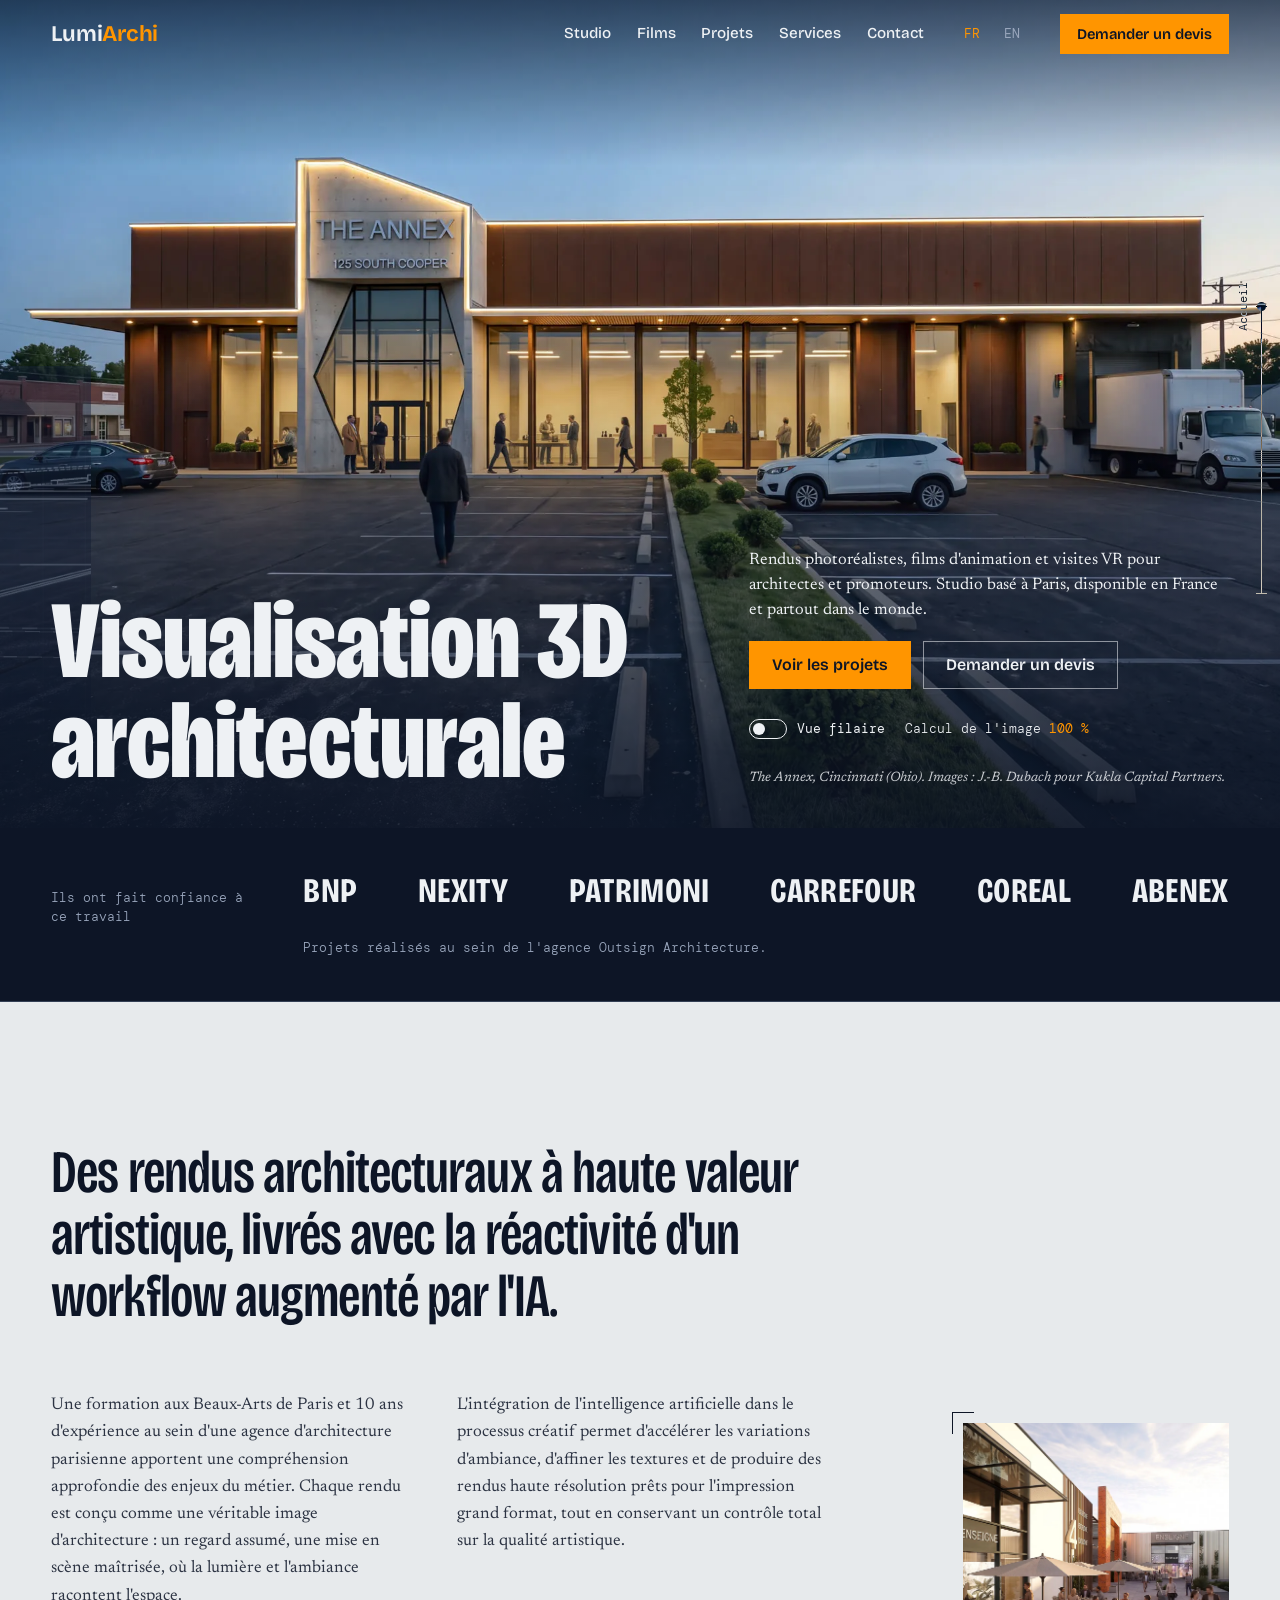
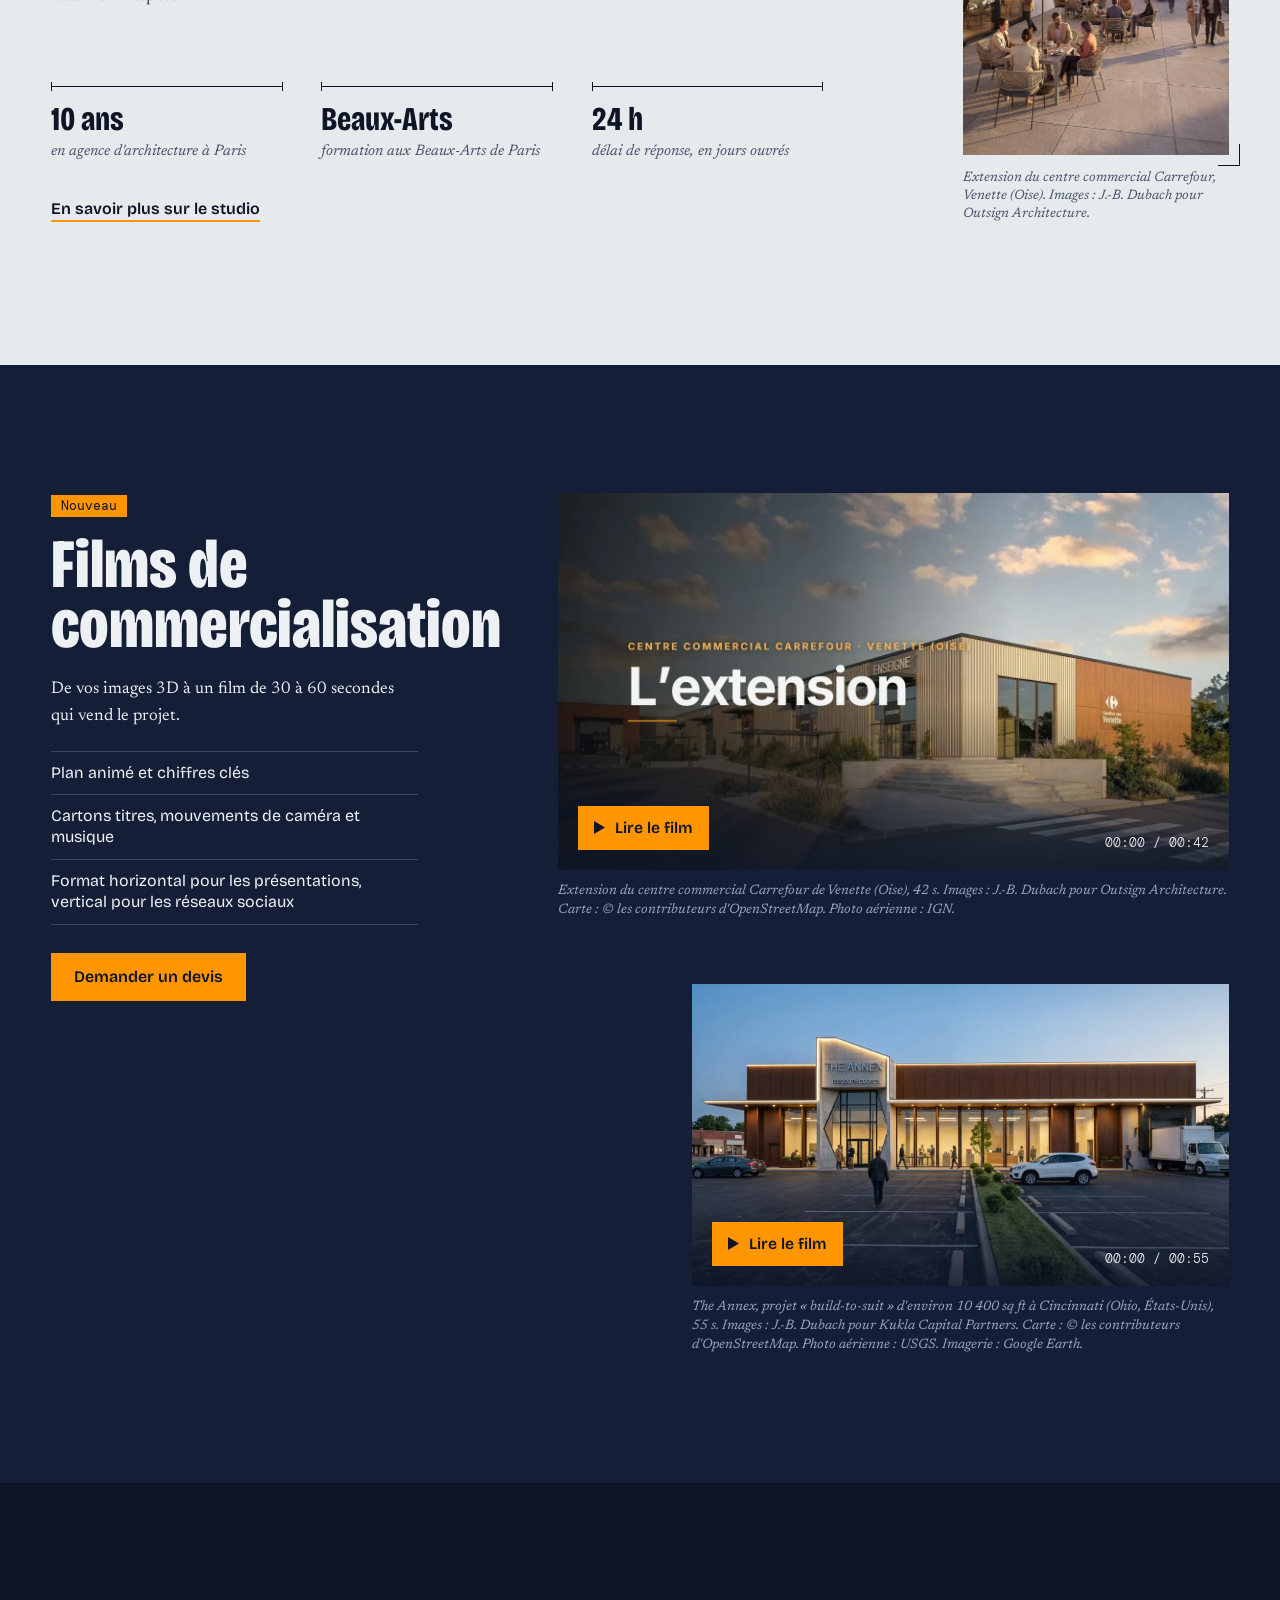
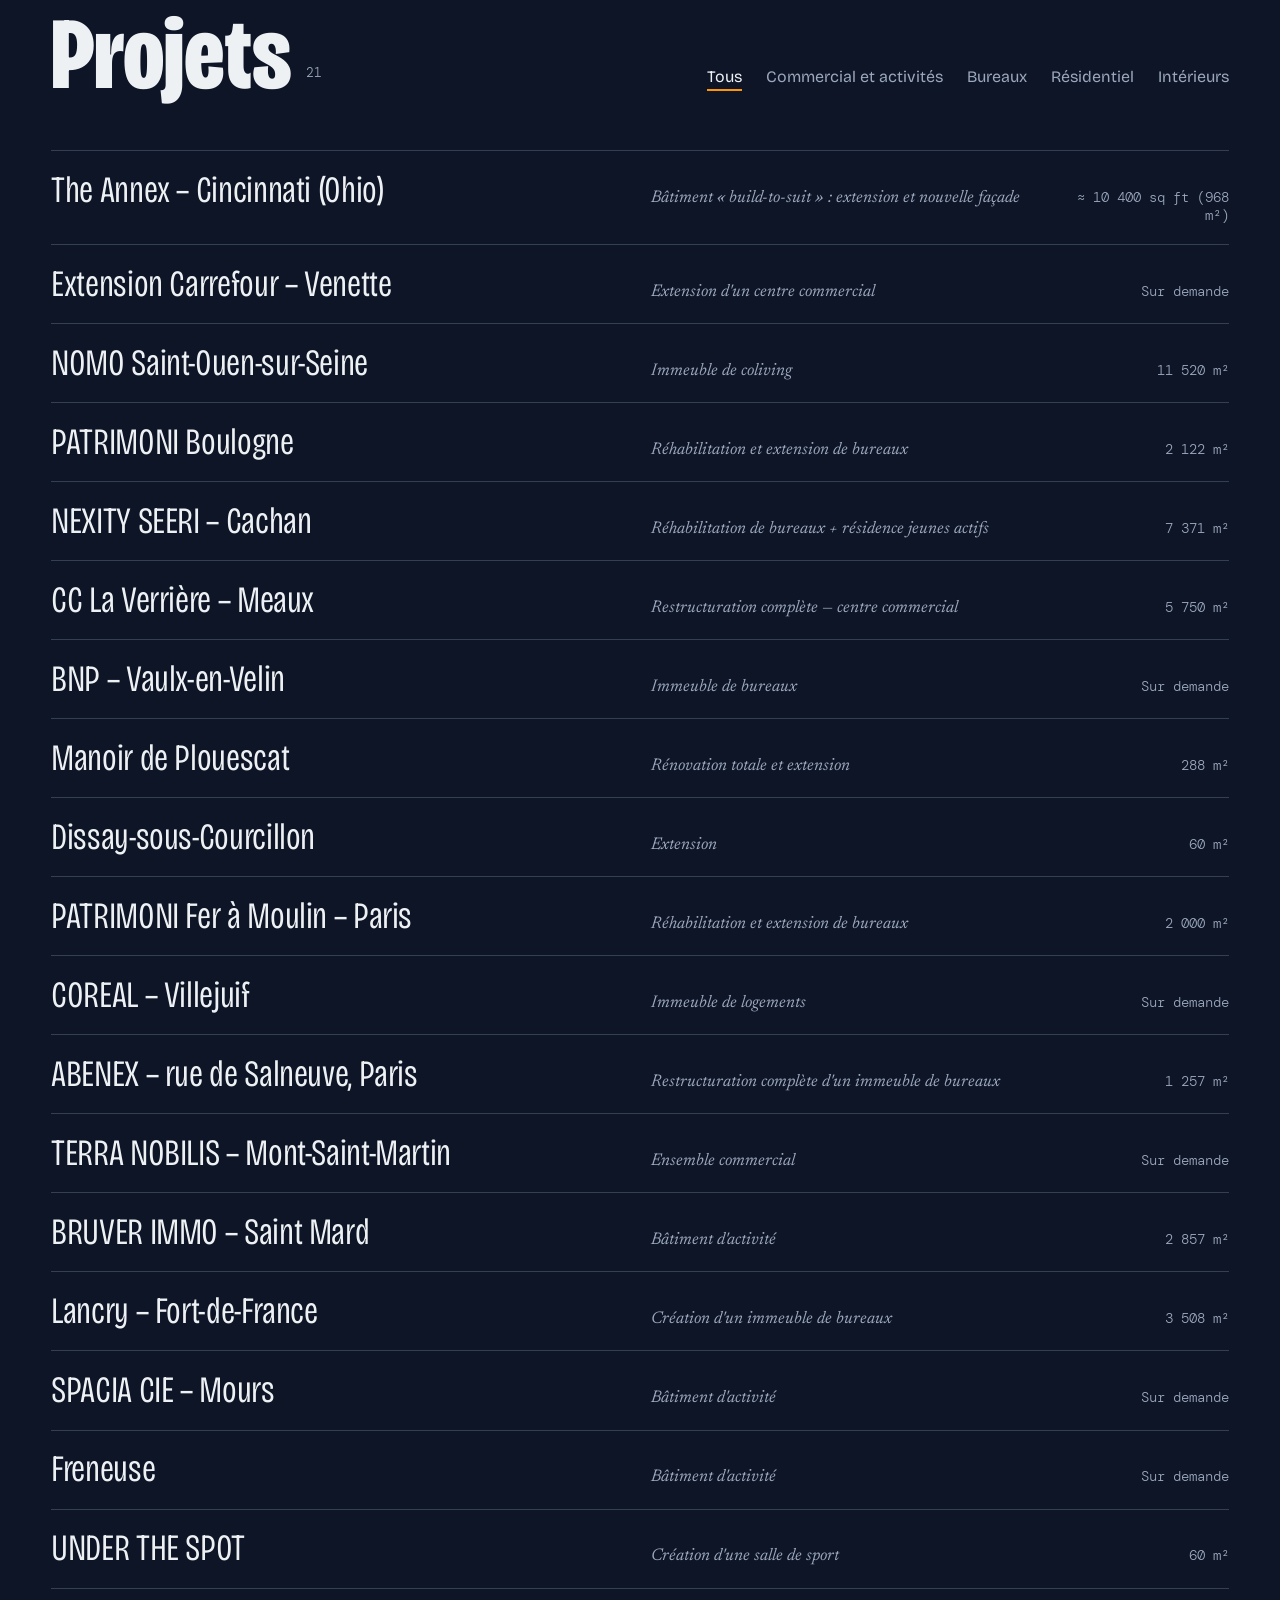
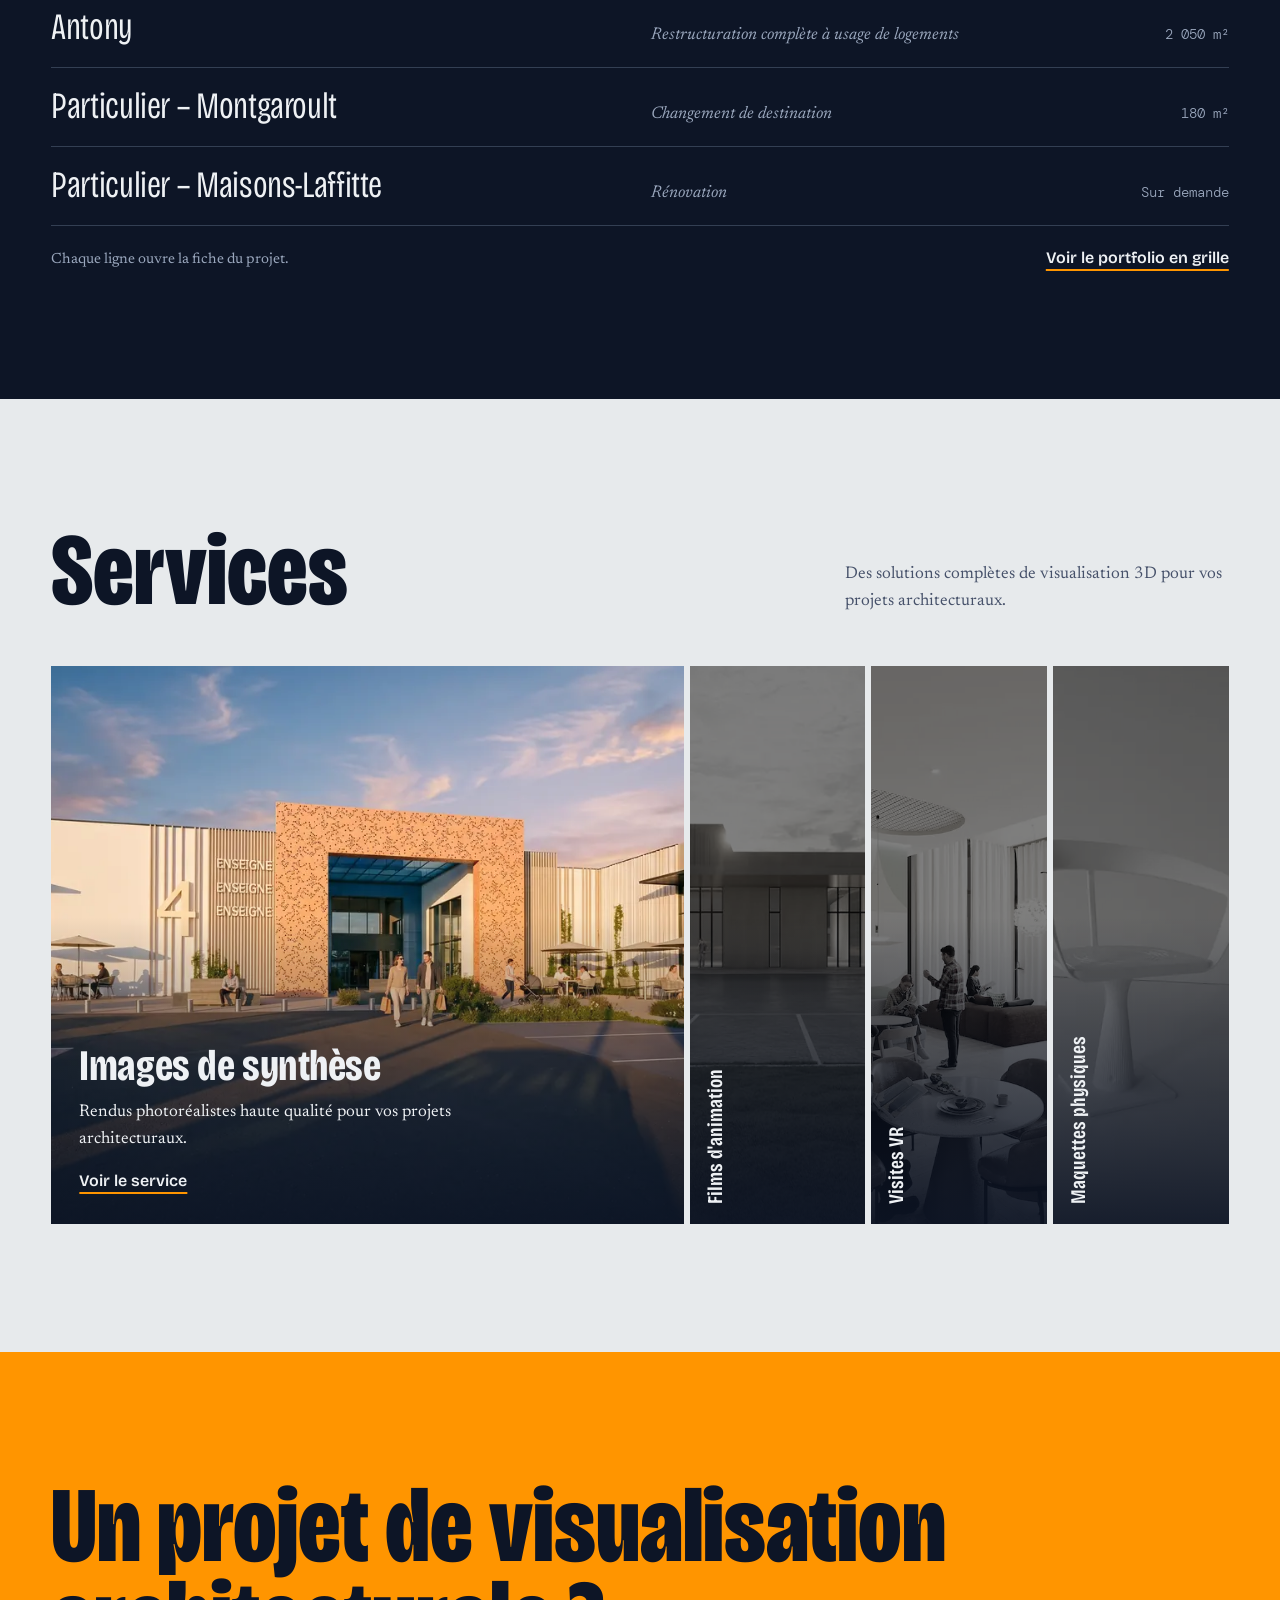
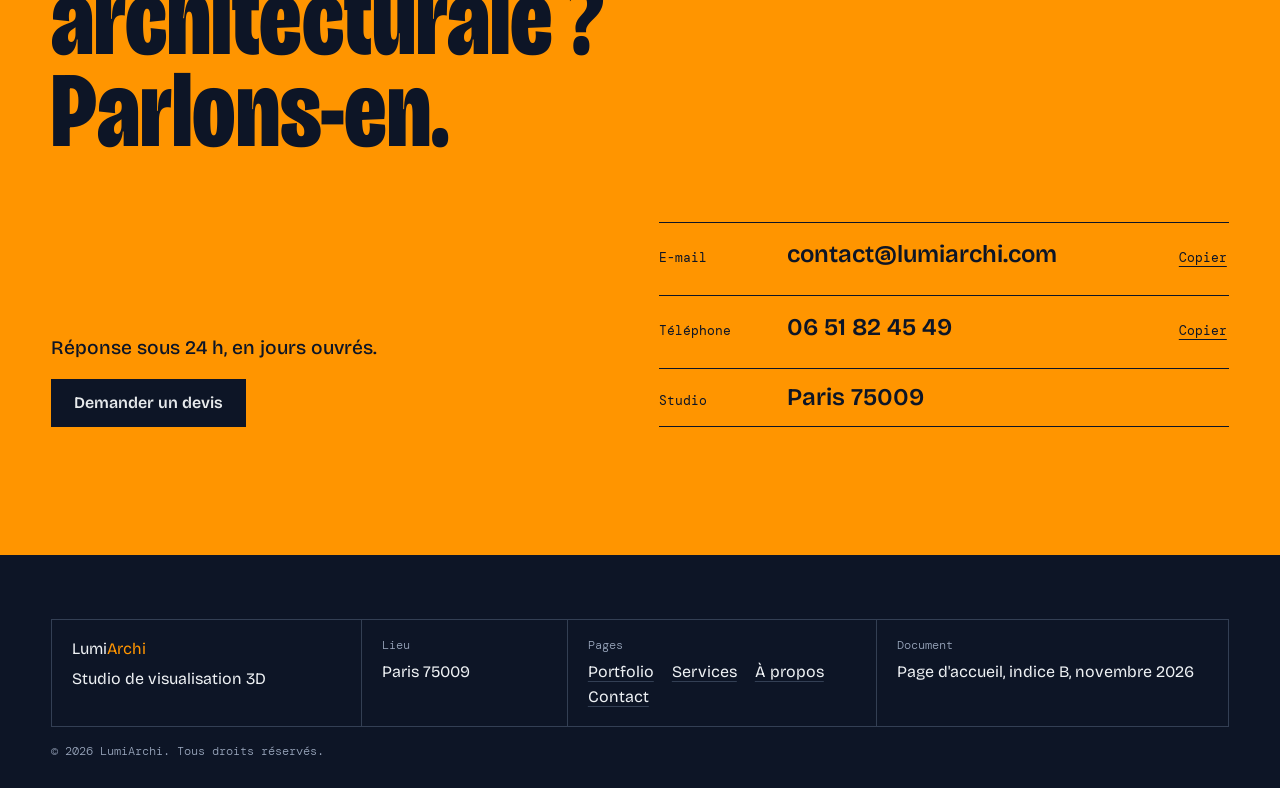
==== commit 6833e246: "Accueil sur téléphone : image du hero cadrée sur le sas d'entrée Sur les écrans de 760 px de large e" ====
--- a/index.html
+++ b/index.html
@@ -133,6 +133,7 @@
   .hero-foot{max-width:34rem}
 }
 @media (max-width:760px){
+  .hero-img{object-position:20% 55%}   /* téléphone : cadré sur le sas d'entrée */
   .si-fin{display:none}
   .hero::after{background:linear-gradient(180deg,color-mix(in srgb,var(--nuit) 66%,transparent) 0,transparent 18%,transparent 26%,color-mix(in srgb,var(--nuit) 82%,transparent) 52%,color-mix(in srgb,var(--nuit) 94%,transparent) 100%)}
 }
@@ -676,7 +677,7 @@
   cv.width=Math.round(W*dpr); cv.height=Math.round(H*dpr);
   ctx.setTransform(dpr,0,0,dpr,0,0);
   const iw=fil.naturalWidth||1920, ih=fil.naturalHeight||1288, s=Math.max(W/iw,H/ih);
-  cov.w=iw*s; cov.h=ih*s; cov.x=(W-cov.w)*POS[0]; cov.y=(H-cov.h)*POS[1];
+  cov.w=iw*s; cov.h=ih*s; cov.x=(W-cov.w)*(W<=760?.2:POS[0]);   /* même cadrage que .hero-img sur téléphone */ cov.y=(H-cov.h)*POS[1];
   bat=BAT.map(p=>[cov.x+p[0]*cov.w,cov.y+p[1]*cov.h]);
   const xs=bat.map(p=>p[0]), ys=bat.map(p=>p[1]), bx0=Math.max(0,Math.min.apply(null,xs)), bx1=Math.min(W,Math.max.apply(null,xs));
   bb={x:bx0,w:bx1-bx0,y:Math.min.apply(null,ys),h:Math.max.apply(null,ys)-Math.min.apply(null,ys)};
